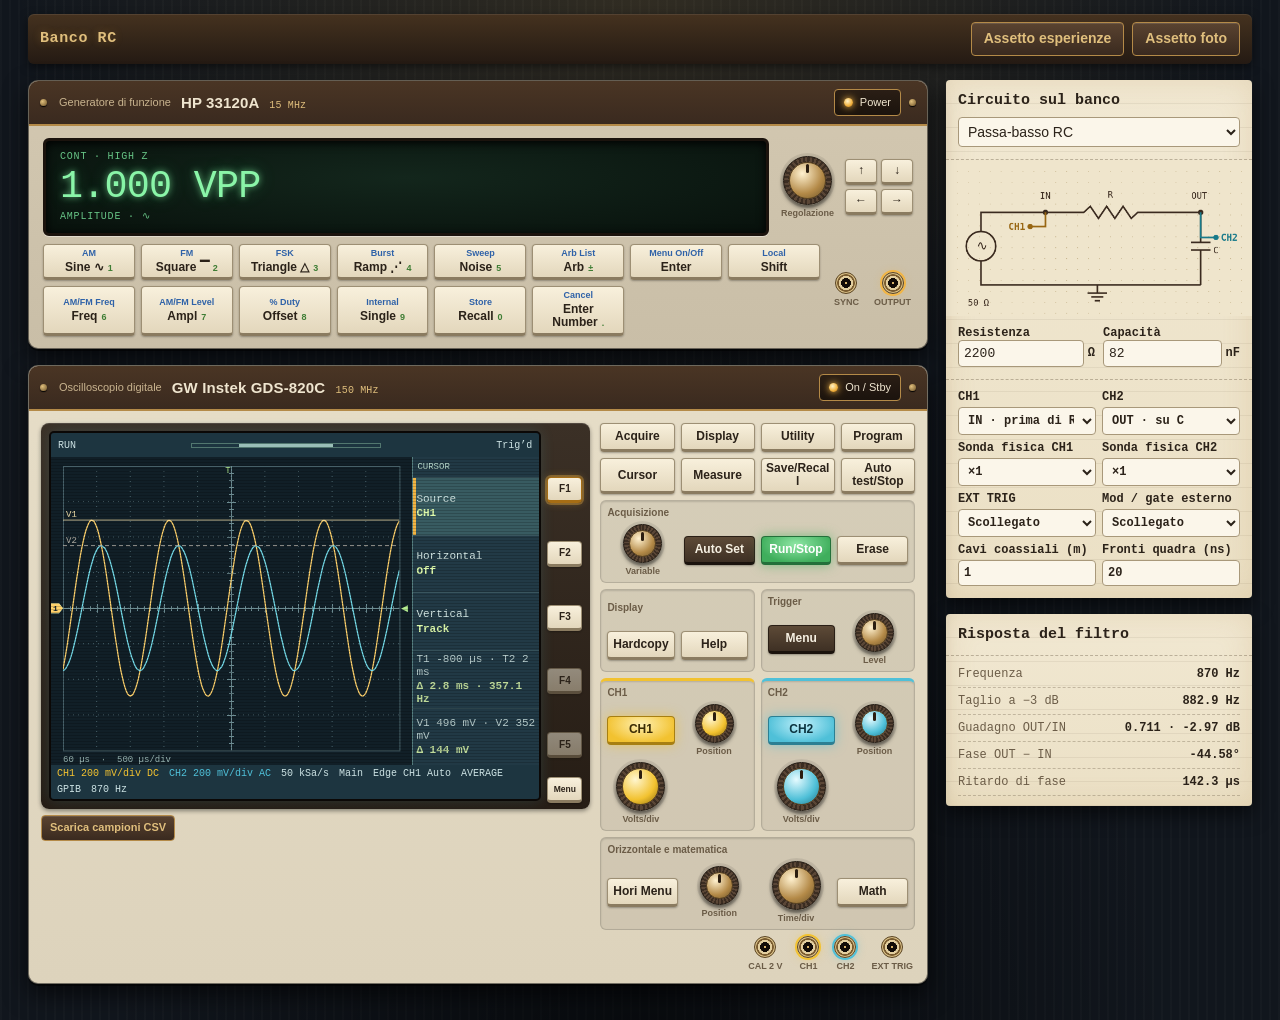
==== banco-rc.html @ 448e7e00 "Aggiunge assi del reticolo, marcatori dello zero e lettura della posizione Gli assi centrali hanno l" ====
<!doctype html>
<html lang="it">
  <head>
    <meta charset="utf-8" />
    <meta name="viewport" content="width=device-width,initial-scale=1" />
    <title>Banco RC · Laboratorio di misure</title>
    <meta name="theme-color" content="#3a2a1f" />
    <style>
/* Banco RC: laboratorio retrò in penombra. Legno scuro, bachelite crema,
   ottone, spie a incandescenza e fosfori verdi. Solo estetica: la
   disposizione dei comandi resta quella degli strumenti. */
:root {
  color-scheme: dark;
  --night: #11161d;
  --wood: #3a2a1f;
  --wood-dark: #241a13;
  --brass: #b48a48;
  --brass-light: #e0bf7d;
  --lamp: #f2b544;
  --lamp-soft: #f2b54455;
  --bakelite: #efe5cf;
  --bakelite-edge: #9d8f74;
  --hp-panel: #c9bea7;
  --gw-panel: #ddd3bc;
  --parchment: #ebe0c5;
  --ink: #2b2219;
  --ink-quiet: #6b5c47;
  --shift: #2f62a8;
  --digit: #3e7d34;
  --vfd: #8af5a8;
  --ch1: #f2c230;
  --ch2: #4fc0d8;
  --run: #3fae5c;
  --stop: #d2483c;
  --screen: #111e27;
  --ui: "Trebuchet MS", "Gill Sans", "Segoe UI", sans-serif;
  --type: "Courier New", Courier, monospace;
  --display: ui-monospace, "SF Mono", Consolas, monospace;
}
* {
  box-sizing: border-box;
}
body {
  margin: 0;
  min-height: 100vh;
  color: var(--bakelite);
  font: 14px/1.4 var(--ui);
  background-color: var(--night);
  background-image:
    radial-gradient(ellipse 70% 55% at 50% 0%, #f2b54424, transparent 70%),
    radial-gradient(ellipse at 50% 120%, #00000099, transparent 60%),
    repeating-linear-gradient(90deg, #ffffff05 0 2px, transparent 2px 9px);
}
button,
input,
select {
  font: inherit;
  color: inherit;
  border-radius: 4px;
}
button {
  cursor: pointer;
}
button:disabled {
  cursor: default;
}
button:focus-visible,
a:focus-visible,
input:focus-visible,
select:focus-visible {
  outline: 2px solid var(--lamp);
  outline-offset: 2px;
  box-shadow: 0 0 0 5px var(--lamp-soft);
}
.bench {
  max-width: 1450px;
  margin: auto;
  padding: 14px 28px 36px;
}

/* Barra superiore: un listello di legno con due interruttori in ottone. */
.toolbar {
  display: flex;
  align-items: center;
  justify-content: space-between;
  gap: 12px;
  margin-bottom: 16px;
  padding: 8px 12px;
  border-radius: 6px;
  background: linear-gradient(#45321f, var(--wood-dark));
  box-shadow:
    inset 0 1px 0 #ffffff14,
    0 3px 10px #00000080;
}
.product {
  font: 600 15px var(--type);
  letter-spacing: 0.04em;
  color: var(--brass-light);
  text-shadow: 0 0 8px #f2b54440;
}
.toolbar-actions {
  display: flex;
  gap: 8px;
  flex-wrap: wrap;
}
.toolbar-actions button,
.under-screen button {
  padding: 6px 12px;
  border: 1px solid var(--brass);
  background: linear-gradient(#5a4330, #3a2a1f);
  color: var(--brass-light);
  font-weight: 600;
  box-shadow: inset 0 1px 0 #ffffff1c;
  transition:
    background-color 0.15s,
    box-shadow 0.15s,
    color 0.15s;
}
.toolbar-actions button:hover,
.under-screen button:hover:not(:disabled) {
  color: #fff3d6;
  box-shadow:
    inset 0 1px 0 #ffffff26,
    0 0 10px var(--lamp-soft);
}
.toolbar-actions button:active,
.under-screen button:active:not(:disabled) {
  translate: 0 1px;
  box-shadow: inset 0 2px 4px #00000080;
}
.under-screen button:disabled {
  opacity: 0.45;
}

.workbench {
  display: grid;
  grid-template-columns: minmax(0, 1fr) 306px;
  gap: 18px;
  align-items: start;
}
.stack,
.sidebar {
  display: grid;
  gap: 16px;
  min-width: 0;
}

/* Strumenti: pannelli di bachelite con cornice di legno e viti d'ottone. */
.instrument {
  position: relative;
  min-width: 0;
  overflow: hidden;
  color: var(--ink);
  border-radius: 10px;
  border: 1px solid #00000080;
  box-shadow:
    inset 0 1px 0 #ffffff66,
    0 10px 24px #000000a6,
    0 2px 0 #00000080;
}
.generator {
  background: linear-gradient(#d3c8b1, var(--hp-panel));
}
.scope {
  background: linear-gradient(#e6ddc7, var(--gw-panel));
}
.rail {
  position: relative;
  display: flex;
  align-items: center;
  gap: 10px;
  padding: 8px 14px 8px 30px;
  color: var(--bakelite);
  background: linear-gradient(#4a3524, var(--wood));
  border-bottom: 2px solid var(--brass);
}
.rail::before,
.rail::after {
  content: "";
  position: absolute;
  top: 50%;
  width: 7px;
  height: 7px;
  margin-top: -3.5px;
  border-radius: 50%;
  background: radial-gradient(circle at 35% 35%, var(--brass-light), #6c5228);
  box-shadow: 0 1px 1px #000;
}
.rail::before {
  left: 11px;
}
.rail::after {
  right: 11px;
}
.rail > span {
  font-size: 11px;
  color: #c9b48f;
}
.rail h2 {
  margin: 0;
  font: 700 15px var(--ui);
  letter-spacing: 0.01em;
}
.rail small {
  margin-left: 6px;
  font: 10px var(--type);
  color: var(--brass-light);
  white-space: nowrap;
}
.power {
  margin-left: auto;
  margin-right: 12px;
  display: flex;
  align-items: center;
  gap: 7px;
  padding: 5px 9px;
  font-size: 11px;
  white-space: nowrap;
  color: var(--bakelite);
  background: linear-gradient(#2a1e15, #1b130d);
  border: 1px solid var(--brass);
}
.power i {
  width: 9px;
  height: 9px;
  border-radius: 50%;
  background: #4b2c22;
  box-shadow: inset 0 1px 2px #000;
  transition:
    background-color 0.2s,
    box-shadow 0.2s;
}
.power.live i {
  background: radial-gradient(circle at 40% 35%, #fff2c8, var(--lamp) 55%, #b46d12);
  box-shadow:
    0 0 6px var(--lamp),
    0 0 14px var(--lamp-soft);
}

/* Generatore: display a fluorescenza e legende blu (Shift) e verdi (cifre). */
.gen-body {
  display: grid;
  grid-template-columns: minmax(0, 1fr) auto;
  gap: 12px;
  padding: 12px 14px 8px;
}
.generator-screen {
  display: flex;
  flex-direction: column;
  justify-content: space-between;
  min-height: 91px;
  padding: 9px 14px;
  font-family: var(--display);
  color: var(--vfd);
  background: radial-gradient(ellipse at 50% 40%, #13261c, #08110c);
  border: 3px solid #1b130d;
  border-radius: 6px;
  box-shadow:
    inset 0 2px 10px #000,
    0 1px 0 #ffffff66;
}
.g-status,
.g-bottom {
  min-height: 1.18em;
  font-size: 10px;
  letter-spacing: 0.08em;
  color: #67c486;
}
.g-reading {
  font-size: clamp(23px, 3vw, 39px);
  line-height: 1.2;
  letter-spacing: -0.02em;
  text-shadow:
    0 0 6px #8af5a8aa,
    0 0 18px #3ddc7a55;
  overflow-wrap: anywhere;
}
.g-reading .flash {
  animation: digit-flash 1s steps(1) infinite;
}
@keyframes digit-flash {
  50% {
    opacity: 0.25;
  }
}
@media (prefers-reduced-motion: reduce) {
  .g-reading .flash {
    animation: none;
    text-decoration: underline;
  }
}
.gen-manual {
  display: flex;
  align-items: center;
  gap: 11px;
}
.gen-bottom {
  display: grid;
  grid-template-columns: minmax(0, 1fr) auto;
  gap: 12px;
  padding: 0 14px 12px;
}
.gen-keys {
  display: grid;
  grid-template-columns: repeat(8, minmax(0, 1fr));
  gap: 6px;
}

/* Tasti in bachelite: si abbassano quando premuti, si accendono come spie. */
.key {
  min-width: 0;
  min-height: 33px;
  padding: 3px 4px;
  font: 600 clamp(9px, 1vw, 12px) / 1.1 var(--ui);
  color: var(--ink);
  overflow-wrap: anywhere;
  background: linear-gradient(#f8f0dc, #e3d7bc);
  border: 1px solid var(--bakelite-edge);
  border-bottom: 3px solid #8a7b60;
  box-shadow: 0 1px 2px #0000004d;
  transition:
    background 0.12s,
    color 0.12s,
    box-shadow 0.12s,
    border-color 0.12s;
}
.key:hover:not(:disabled) {
  background: linear-gradient(#fff8e8, #ece1c7);
  box-shadow:
    0 1px 2px #0000004d,
    0 0 0 2px #f2b54433;
}
.key:active:not(:disabled) {
  translate: 0 2px;
  border-bottom-width: 1px;
  box-shadow: inset 0 2px 4px #00000059;
}
.key:disabled {
  opacity: 0.5;
}
.key .alt {
  display: block;
  margin-bottom: 3px;
  font: 600 9px var(--ui);
  color: var(--shift);
  transition:
    color 0.12s,
    background-color 0.12s;
}
.key .digit {
  margin-left: 4px;
  font: 700 9px var(--ui);
  color: var(--digit);
  transition:
    color 0.12s,
    background-color 0.12s;
}
/* Shift acceso: le funzioni blu si illuminano, le principali si attenuano. */
.generator.shift .gen-keys .key {
  color: #8d8270;
}
.generator.shift .gen-keys .key .alt {
  color: #fff;
  background: var(--shift);
  border-radius: 3px;
  box-shadow: 0 0 8px #2f62a899;
}
/* Enter Number: le cifre verdi diventano i tasti del tastierino. */
.generator.entry .gen-keys .key .digit {
  padding: 0 4px;
  color: #fff;
  background: var(--digit);
  border-radius: 3px;
  box-shadow: 0 0 8px #3e7d3499;
}
.key.slate {
  color: #f6f0e2;
  background: linear-gradient(#5d4a37, #3e3024);
  border-color: #2a1f16;
  border-bottom-color: #1b130d;
}
.key.slate:hover:not(:disabled) {
  background: linear-gradient(#6b5641, #47372a);
}
/* Spie: ambra per i tasti attivi, verde e rosso per Run/Stop. */
.key.active {
  color: #2b1a05;
  background: radial-gradient(ellipse at 50% 30%, #ffe3a3, var(--lamp) 70%);
  border-color: #a66d14;
  box-shadow:
    0 0 10px var(--lamp-soft),
    inset 0 0 6px #fff4d088;
}
.key.active .alt,
.key.active .digit {
  color: #4a2e08;
}
#g-shift.active {
  color: #fff;
  background: radial-gradient(ellipse at 50% 30%, #6d9be0, var(--shift) 75%);
  border-color: #1f467d;
  box-shadow: 0 0 12px #2f62a8aa;
}
#g-shift.active .alt {
  color: #e2ecff;
}
#s-run.active {
  color: #fff;
  background: radial-gradient(ellipse at 50% 30%, #8ee6a4, var(--run) 75%);
  border-color: #23703a;
  box-shadow: 0 0 12px #3fae5c99;
}
#s-run.stopped {
  color: #fff;
  background: radial-gradient(ellipse at 50% 30%, #f29a8f, var(--stop) 75%);
  border-color: #8a2a22;
  box-shadow: 0 0 12px #d2483c99;
}
.key.ch1.active {
  color: #3b2c05;
  background: radial-gradient(ellipse at 50% 30%, #fff0b0, var(--ch1) 75%);
  border-color: #a77f12;
  box-shadow: 0 0 12px #f2c23099;
}
.key.ch2.active {
  color: #0c3440;
  background: radial-gradient(ellipse at 50% 30%, #bff0fb, var(--ch2) 75%);
  border-color: #2b7f93;
  box-shadow: 0 0 12px #4fc0d899;
}
#s-math.active {
  color: #3a0f38;
  background: radial-gradient(ellipse at 50% 30%, #fbd6f9, #e59ce1 75%);
  border-color: #a25a9e;
  box-shadow: 0 0 12px #e59ce199;
}
.arrowpad {
  display: grid;
  grid-template-columns: repeat(2, 32px);
  gap: 4px;
}
.arrowpad .key {
  min-height: 26px;
}

/* Manopole zigrinate con cappuccio in ottone; colorate sui canali. */
.knob-wrap {
  display: flex;
  flex-direction: column;
  align-items: center;
  justify-content: center;
  gap: 3px;
  min-width: 0;
  text-align: center;
}
.dial {
  position: relative;
  flex: 0 0 auto;
  width: 39px;
  height: 39px;
  border-radius: 50%;
  border: 1px solid #1f1710;
  background: repeating-conic-gradient(#3b2d22 0deg 6deg, #5a4636 6deg 12deg);
  box-shadow:
    0 3px 4px #0000008c,
    0 0 0 3px #00000014;
  touch-action: none;
  cursor: grab;
  transform: rotate(var(--angle, 0deg));
  transition: box-shadow 0.15s;
}
.dial:active {
  cursor: grabbing;
}
.dial:hover {
  box-shadow:
    0 3px 4px #0000008c,
    0 0 0 3px var(--lamp-soft);
}
.dial.large {
  width: 49px;
  height: 49px;
}
.dial::before {
  content: "";
  position: absolute;
  inset: 5px;
  border-radius: 50%;
  background: radial-gradient(circle at 35% 30%, #fff1cf, var(--brass) 60%, #6e5429);
  border: 1px solid #5b4422;
}
.dial::after {
  content: "";
  position: absolute;
  top: 7px;
  left: calc(50% - 1.5px);
  width: 3px;
  height: 9px;
  border-radius: 3px;
  background: #2b1d10;
}
.section-ch1 .dial::before {
  background: radial-gradient(circle at 35% 30%, #fff6cf, var(--ch1) 60%, #8f6d0c);
}
.section-ch2 .dial::before {
  background: radial-gradient(circle at 35% 30%, #e6fbff, var(--ch2) 60%, #22758a);
}
.knob-wrap span {
  font: 600 9px var(--ui);
  color: var(--ink-quiet);
}

/* Connettori BNC: l'anello si accende col colore del segnale collegato. */
.g-jacks,
.scope-jacks {
  display: flex;
  align-items: center;
  gap: 11px;
}
.jack {
  display: flex;
  flex-direction: column;
  align-items: center;
  gap: 3px;
  padding: 2px;
  border: 0;
  background: none;
  font: 700 9px var(--ui);
  color: var(--ink-quiet);
  white-space: nowrap;
}
.jack i {
  width: 22px;
  height: 22px;
  border-radius: 50%;
  border: 1px solid #5b4422;
  background: radial-gradient(
    circle,
    #d8b36b 0 8%,
    #120c08 9% 34%,
    #e3cf9f 36% 49%,
    #7a5c30 52% 60%,
    #d6bd85 64% 77%,
    #6e5429 78%
  );
  transition: box-shadow 0.2s;
}
.jack:hover i {
  box-shadow: 0 0 0 3px var(--lamp-soft);
}
.jack.connected i {
  box-shadow:
    0 0 0 2px var(--lamp),
    0 0 10px var(--lamp-soft);
}
#bnc-ch1.connected i {
  box-shadow:
    0 0 0 2px var(--ch1),
    0 0 10px #f2c23088;
}
#bnc-ch2.connected i {
  box-shadow:
    0 0 0 2px var(--ch2),
    0 0 10px #4fc0d888;
}

/* Oscilloscopio: cornice scura e schermo con righe di scansione. */
.scope-body {
  display: grid;
  grid-template-columns: minmax(0, 1fr) 36%;
  gap: 10px;
  padding: 12px 12px 0;
}
.scope-monitor {
  display: grid;
  grid-template-columns: minmax(0, 1fr) 35px;
  gap: 6px;
  padding: 8px;
  border-radius: 8px;
  background: linear-gradient(#3b3026, #261d15);
  box-shadow:
    inset 0 1px 0 #ffffff1f,
    0 2px 4px #00000066;
}
.lcd {
  min-width: 0;
  overflow: hidden;
  color: #cce2e3;
  font: 10px var(--display);
  background: var(--screen);
  border: 2px solid #0b0806;
  border-radius: 5px;
  box-shadow:
    0 0 14px #4fc0d826,
    inset 0 0 18px #000000a6;
}
.lcd-top {
  display: flex;
  align-items: center;
  justify-content: space-between;
  gap: 7px;
  height: 24px;
  padding: 0 7px;
  white-space: nowrap;
  background: #1d3540;
}
.memory {
  position: relative;
  width: 40%;
  height: 5px;
  border: 1px solid #52776f;
}
.memory::before {
  content: "";
  position: absolute;
  inset: 0 var(--view-right, 25%) 0 var(--view-left, 25%);
  background: #9abeb7;
}
.lcd-body {
  position: relative;
  display: grid;
  grid-template-columns: minmax(0, 1fr) 26%;
  height: clamp(218px, 24vw, 311px);
}
.lcd-body::after {
  content: "";
  position: absolute;
  inset: 0;
  pointer-events: none;
  background: repeating-linear-gradient(#00000000 0 2px, #0000002e 2px 3px);
}
.no-menu .lcd-body {
  grid-template-columns: minmax(0, 1fr);
}
#trace {
  display: block;
  width: 100%;
  height: 100%;
  min-width: 0;
}
.screen-menu {
  display: grid;
  grid-template-rows: 20px repeat(5, minmax(0, 1fr));
  min-width: 0;
  background: #213945;
  border-left: 1px solid #557e7f;
}
.screen-menu[hidden],
.help-pane[hidden],
.notice[hidden] {
  display: none;
}
.screen-title {
  padding: 5px 4px;
  overflow: hidden;
  font-size: 9px;
  color: #bddecf;
  white-space: nowrap;
  text-overflow: ellipsis;
}
.softrow {
  padding: 2px 3px;
  overflow: hidden;
  text-align: left;
  white-space: normal;
  font: clamp(8px, 0.9vw, 11px) / 1.15 var(--display);
  color: #d5e9e6;
  background: #223a46;
  border: 0;
  border-top: 1px solid #39555e;
  border-radius: 0;
  transition: background-color 0.12s;
}
.softrow:hover:not(:disabled) {
  background: #2c4a57;
}
.softrow b {
  display: block;
  margin-top: 2px;
  font-weight: 550;
  color: #ddf9aa;
  overflow-wrap: anywhere;
}
.softrow.selected {
  background: #385b61;
  box-shadow: inset 3px 0 0 var(--lamp);
}
.softrow:disabled {
  opacity: 0.84;
}
.help-pane {
  position: absolute;
  inset: 0 26% 0 0;
  margin: 0;
  padding: 10px;
  overflow: auto;
  white-space: pre-wrap;
  line-height: 1.6;
  background: #172b35;
}
.no-menu .help-pane {
  right: 0;
}
.lcd-status {
  display: flex;
  flex-wrap: wrap;
  align-items: center;
  gap: 5px 10px;
  min-height: 30px;
  padding: 4px 6px;
  line-height: 1.1;
  background: #1d3540;
}
.lcd-status span:first-child {
  color: var(--ch1);
}
.lcd-status span:nth-child(2) {
  color: var(--ch2);
}
.lcd.off .lcd-top,
.lcd.off .lcd-body,
.lcd.off .lcd-status {
  visibility: hidden;
}
.scope-soft {
  display: grid;
  grid-template-rows: repeat(5, 1fr) 22px;
  gap: 4px;
  align-items: center;
  padding-top: 29px;
}
.scope-soft .key {
  min-height: 26px;
  padding-inline: 0;
  font: 700 10px var(--ui);
  white-space: nowrap;
  overflow-wrap: normal;
}
#menu-toggle {
  font-size: 8.5px;
}
/* Il tasto F accanto alla voce selezionata si accende come la voce. */
.scope-soft .key.selected {
  border-color: #a66d14;
  box-shadow:
    0 0 0 2px var(--lamp-soft),
    0 0 8px var(--lamp-soft);
}
.under-screen {
  display: flex;
  align-items: center;
  gap: 8px;
  padding-top: 6px;
}
.under-screen button {
  padding: 4px 8px;
  font-size: 11px;
}
.scope-controls {
  display: grid;
  grid-template-columns: repeat(4, minmax(0, 1fr));
  align-content: start;
  gap: 6px;
}
.scope-controls .key {
  min-height: 29px;
}
.control-group {
  grid-column: span 2;
  display: grid;
  grid-template-columns: repeat(2, minmax(0, 1fr));
  align-items: center;
  gap: 6px;
  min-width: 0;
  padding: 6px;
  background: #00000010;
  border: 1px solid #00000024;
  border-radius: 6px;
  box-shadow: inset 0 1px 2px #00000026;
}
.control-group.full {
  grid-column: span 4;
  grid-template-columns: repeat(4, minmax(0, 1fr));
}
.control-group h3 {
  grid-column: 1/-1;
  margin: 0;
  font: 700 10px var(--ui);
  color: var(--ink-quiet);
}
.section-ch1 {
  border-top: 3px solid var(--ch1);
}
.section-ch2 {
  border-top: 3px solid var(--ch2);
}
.scope-jacks {
  justify-content: flex-end;
  padding: 4px 12px 10px;
}

/* Schede laterali: fogli di quaderno battuti a macchina. */
.lab-card {
  overflow: hidden;
  color: var(--ink);
  border-radius: 4px;
  background:
    repeating-linear-gradient(#00000000 0 23px, #6b5c4718 23px 24px),
    linear-gradient(#f1e8d2, var(--parchment));
  box-shadow:
    0 8px 20px #00000099,
    inset 0 0 30px #b48a4830;
}
.lab-card header {
  display: grid;
  gap: 8px;
  padding: 12px;
  border-bottom: 1px dashed #6b5c4766;
}
.lab-card h2 {
  margin: 0;
  font: 700 15px var(--type);
}
.lab-card select,
.lab-card input {
  width: 100%;
  min-width: 0;
  padding: 5px;
  color: var(--ink);
  background: #fbf6ea;
  border: 1px solid #a8987a;
}
.lab-card select:hover,
.lab-card input:hover {
  border-color: var(--brass);
}
.lab-card input:invalid {
  border-color: var(--stop);
  box-shadow: 0 0 0 2px #d2483c33;
}
.lab-card label {
  font: 600 12px var(--type);
}
.parameter-row {
  display: grid;
  grid-template-columns: 1fr 1fr;
  gap: 8px;
  padding: 10px 12px 12px;
}
.parameter-row label span {
  display: flex;
  align-items: center;
  gap: 4px;
}
.parameter-row input {
  font: 13px var(--type);
}
#schematic {
  display: block;
  width: 100%;
  height: auto;
}
.patch {
  display: grid;
  grid-template-columns: 1fr 1fr;
  gap: 6px;
  padding: 10px 12px 12px;
  border-top: 1px dashed #6b5c4766;
  font-size: 11px;
}
.patch label {
  display: grid;
  gap: 3px;
}
.results {
  margin: 0;
  padding: 5px 12px 10px;
}
.results div {
  display: flex;
  justify-content: space-between;
  gap: 6px;
  padding: 6px 0;
  border-bottom: 1px dashed #6b5c4755;
}
.results dt {
  font: 12px var(--type);
  color: var(--ink-quiet);
}
.results dd {
  margin: 0;
  font: 700 12px var(--type);
  text-align: right;
  font-variant-numeric: tabular-nums;
}

/* Avvisi: un cartellino che si accende in basso a destra. */
.notice {
  position: fixed;
  right: 14px;
  bottom: 14px;
  z-index: 5;
  max-width: min(400px, 90vw);
  padding: 10px 14px;
  color: var(--bakelite);
  background: linear-gradient(#45321f, var(--wood-dark));
  border: 1px solid var(--brass);
  border-left: 4px solid var(--lamp);
  border-radius: 5px;
  box-shadow: 0 6px 16px #000000b3;
}
.sr-only {
  position: absolute;
  width: 1px;
  height: 1px;
  overflow: hidden;
  clip-path: inset(50%);
}
dialog {
  max-width: min(360px, 90vw);
  padding: 17px;
  color: var(--ink);
  background: linear-gradient(#f1e8d2, var(--parchment));
  border: 1px solid var(--brass);
  border-radius: 6px;
  box-shadow: 0 12px 36px #000000b3;
}
dialog::backdrop {
  background: #0b0f14b3;
}
dialog h2 {
  margin: 0;
  font: 700 18px var(--type);
}
dialog form,
dialog label {
  display: grid;
  gap: 8px;
}
dialog form > div {
  display: flex;
  justify-content: flex-end;
  gap: 8px;
}
dialog input,
dialog select {
  padding: 5px;
  color: var(--ink);
  background: #fbf6ea;
  border: 1px solid #a8987a;
}

@media (max-width: 1200px) {
  .workbench {
    grid-template-columns: minmax(0, 1fr) 250px;
  }
  .bench {
    padding-inline: 20px;
  }
}
@media (max-width: 1000px) {
  .workbench {
    grid-template-columns: 1fr;
  }
  .sidebar {
    grid-template-columns: 1fr 1fr;
  }
  .lcd-body {
    height: clamp(230px, 34vw, 330px);
  }
  .key {
    font-size: 11px;
  }
}
@media (max-width: 620px) {
  .bench {
    padding: 10px 8px 24px;
  }
  .toolbar {
    padding: 6px 8px;
  }
  .toolbar-actions button {
    padding: 5px 8px;
    font-size: 12px;
  }
  .rail > span {
    display: none;
  }
  .gen-keys {
    grid-template-columns: repeat(4, minmax(0, 1fr));
  }
  .gen-body,
  .gen-bottom {
    gap: 6px;
    padding-inline: 8px;
  }
  .generator-screen {
    padding-inline: 7px;
  }
  .scope-body {
    grid-template-columns: 1fr;
    padding-inline: 6px;
  }
  .scope-controls .key {
    min-height: 33px;
  }
  .sidebar {
    grid-template-columns: 1fr;
  }
  .lcd-body {
    height: 230px;
  }
  .screen-title {
    font-size: 8px;
  }
  .softrow {
    font-size: 9px;
  }
}
@media (prefers-reduced-motion: reduce) {
  .key,
  .dial,
  .jack i,
  .power i,
  .softrow {
    transition: none;
  }
}
    </style>
  </head>
  <body>
    <main class="bench">
      <header class="toolbar">
        <span class="product">Banco RC</span>
        <div class="toolbar-actions">
          <button type="button" id="lab-preset">Assetto esperienze</button
          ><button type="button" id="reset-lab">Assetto foto</button>
        </div>
      </header>
      <div class="workbench">
        <div class="stack">
          <section class="instrument generator" aria-labelledby="gen-title">
            <header class="rail">
              <span>Generatore di funzione</span>
              <h2 id="gen-title">HP 33120A <small>15 MHz</small></h2>
              <button id="g-power" class="power" title="Accensione generatore">
                <i></i> Power
              </button>
            </header>
            <div class="gen-body">
              <div class="generator-screen" id="generator-screen">
                <div class="g-status" id="g-status"></div>
                <output class="g-reading" id="g-reading"></output>
                <div class="g-bottom" id="g-bottom"></div>
              </div>
              <div class="gen-manual" id="gen-manual"></div>
            </div>
            <div class="gen-bottom">
              <div class="gen-keys" id="gen-keys"></div>
              <div class="g-jacks" id="g-jacks"></div>
            </div>
          </section>
          <section class="instrument scope" aria-labelledby="scope-title">
            <header class="rail">
              <span>Oscilloscopio digitale</span>
              <h2 id="scope-title">
                GW Instek GDS-820C <small>150 MHz</small>
              </h2>
              <button id="s-power" class="power" title="Accensione o standby">
                <i></i> On / Stby
              </button>
            </header>
            <div class="scope-body">
              <div class="scope-left">
                <div class="scope-monitor">
                  <div class="lcd" id="lcd">
                    <div class="lcd-top">
                      <span id="run-state">RUN</span
                      ><span class="memory" aria-hidden="true"></span
                      ><span id="trigger-state"></span>
                    </div>
                    <div class="lcd-body">
                      <canvas
                        id="trace"
                        aria-label="Graticolo e forme d’onda di CH1 e CH2"
                      ></canvas>
                      <div id="screen-menu" class="screen-menu"></div>
                      <pre
                        class="help-pane"
                        id="help-pane"
                        hidden
                        tabindex="0"
                      ></pre>
                    </div>
                    <div class="lcd-status" id="lcd-status"></div>
                  </div>
                  <div id="scope-soft" class="scope-soft"></div>
                </div>
                <div class="under-screen">
                  <button id="csv" type="button">Scarica campioni CSV</button>
                </div>
              </div>
              <div class="scope-controls" id="scope-controls"></div>
            </div>
            <div class="scope-jacks" id="scope-jacks"></div>
          </section>
        </div>
        <aside class="sidebar">
          <section class="lab-card">
            <header>
              <h2>Circuito sul banco</h2>
              <label for="circuit" class="sr-only"
                >Configurazione circuito</label
              ><select id="circuit">
                <option value="rc">Passa-basso RC</option>
                <option value="direct">Collegamento diretto</option>
                <option value="open">Uscita scollegata</option>
              </select>
            </header>
            <canvas
              id="schematic"
              width="560"
              height="286"
              role="img"
              aria-label="Schema elettrico con resistenza in serie, condensatore verso massa e nodi IN e OUT"
            ></canvas>
            <div class="parameter-row" id="parameters">
              <label
                >Resistenza
                <span
                  ><input
                    id="resistance"
                    type="number"
                    min="1"
                    max="10000000"
                    step="any"
                    value="2200"
                  />
                  Ω</span
                ></label
              ><label
                >Capacità
                <span
                  ><input
                    id="capacitance"
                    type="number"
                    min="0.001"
                    max="10000000"
                    step="any"
                    value="82"
                  />
                  nF</span
                ></label
              >
            </div>
            <div class="patch" id="patch"></div>
          </section>
          <section class="lab-card">
            <header><h2>Risposta del filtro</h2></header>
            <dl class="results" id="response"></dl>
          </section>
        </aside>
      </div>
      <p id="notice" class="notice" role="status" hidden></p>
    </main>
    <script>
"use strict";

const Physics = (() => {
  const TAU = 2 * Math.PI;
  const clamp = (x, min, max) => Math.min(max, Math.max(min, x));
  const frac = (x) => x - Math.floor(x);
  const mix = (a, b, f) => a + (b - a) * f;

  // Costanti fisiche del banco.
  // GDS-820C: ingresso 1 MΩ ±2 % con circa 22 pF (manuale, cap. 8).
  // Cavo coassiale RG-58 C/U: circa 101 pF/m (valore nominale di catalogo).
  // Sonda ×10 compensata: 10 MΩ con 10–15 pF alla punta (dispense del corso).
  // Accoppiamento AC: banda da 10 Hz a −3 dB (manuale, cap. 8).
  // Cavo RG-58: 50 Ω, fattore di velocità 0,66, cioè circa 5 ns/m.
  const SCOPE_R = 1e6,
    SCOPE_C = 22e-12,
    CABLE_C_PER_M = 101e-12,
    CABLE_DELAY_PER_M = 1 / (0.66 * 299792458),
    PROBE_TIP_C = 13e-12,
    AC_CORNER_HZ = 10;
  // Fronti del generatore (User's Guide, cap. 8): quadra < 20 ns,
  // triangolo, rampa e arbitrarie 40 ns tipici. La sinusoide è piatta.
  const EDGE_DEFAULT = 20e-9,
    EDGE_SLOW = 40e-9;
  const cableDelay = (lab) => (lab.cable ?? 1) * CABLE_DELAY_PER_M;
  function edgeTau(g, lab) {
    if (g.wave === "SQUARE") return (lab.genEdge ?? EDGE_DEFAULT) / 2.2;
    if (["TRIANGLE", "RAMP", "ARB"].includes(g.wave)) return EDGE_SLOW / 2.2;
    return 0;
  }

  const defaults = {
    "EXP RISE": (p) => Math.exp(5 * (p - 1)),
    "EXP FALL": (p) => Math.exp(-5 * p),
    "NEG RAMP": (p) => 1 - 2 * p,
    SINC: (p) => {
      const x = 6 * (2 * p - 1) * Math.PI;
      return Math.abs(x) < 1e-9 ? 1 : Math.sin(x) / x;
    },
    CARDIAC: (p) => {
      const peaks = [
        [0.18, 0.13, 0.038],
        [0.38, -0.14, 0.017],
        [0.41, 1, 0.014],
        [0.44, -0.24, 0.02],
        [0.68, 0.25, 0.065],
      ];
      return peaks.reduce(
        (sum, [center, height, width]) =>
          sum + height * Math.exp(-((p - center) ** 2) / (2 * width ** 2)),
        0,
      );
    },
  };
  const factoryArbs = Object.fromEntries(
    Object.entries(defaults).map(([name, fn]) => [
      name,
      Array.from({ length: 512 }, (_, i) => fn(i / 511)),
    ]),
  );
  const normalizations = new WeakMap();
  function arbValue(points, p) {
    if (!normalizations.has(points)) {
      const lo = Math.min(...points),
        hi = Math.max(...points);
      normalizations.set(points, [lo, hi]);
    }
    const [lo, hi] = normalizations.get(points);
    const i = p * points.length;
    return hi === lo
      ? 0
      : (2 *
          (mix(
            points[Math.floor(i)],
            points[(Math.floor(i) + 1) % points.length],
            frac(i),
          ) -
            lo)) /
          (hi - lo) -
          1;
  }
  function noise(i) {
    let n = (i | 0) ^ 0x11fb972c;
    n = Math.imul(n ^ (n >>> 16), 0x45d9f3b);
    n = Math.imul(n ^ (n >>> 16), 0x45d9f3b);
    return ((n ^ (n >>> 16)) >>> 0) / 2147483648 - 1;
  }
  function shape(name, phase, duty = 50, points = factoryArbs["EXP RISE"]) {
    const p = frac(phase);
    switch (name) {
      case "SINE":
        return Math.sin(TAU * p);
      case "SQUARE":
        return p < duty / 100 ? 1 : -1;
      case "TRIANGLE":
        return 1 - 4 * Math.abs(p - 0.5);
      case "RAMP":
        return 2 * p - 1;
      case "ARB":
        return arbValue(points, p);
      case "NOISE":
        return noise(Math.floor(phase));
      default:
        return 0;
    }
  }
  function source(g, t, external) {
    if (!g.on) return 0;
    const { freq, amp, offset, wave, mode, settings } = g;
    const scale = g.term === "50 Ω" ? 2 : 1;
    const modTime = g.singleMode ? t - g.firedAt : t;
    const fmFreq = g.fmFreq ?? g.modFreq;
    let phase = t * freq,
      amplitude = amp / 2;
    if (mode === "AM") {
      const m =
        settings.amSource === "INT"
          ? shape(settings.amShape, t * g.modFreq)
          : external(t);
      // Profondità 0 %: metà dell'ampiezza impostata; 100 %: l'ampiezza
      // impostata al picco della modulante (User's Guide, «Modulation Depth»).
      amplitude *= (1 + (g.depth / 100) * m) / 2;
    }
    if (mode === "FM") {
      // Integrale della modulante: la fase resta continua.
      const cycles = t * fmFreq;
      const integral = periodicPrimitive(settings.fmShape, cycles);
      phase += (g.deviation * integral) / fmFreq;
    }
    if (mode === "FSK") {
      if (settings.fskSource === "INT") {
        const elapsed = t * settings.fskRate;
        const high =
          (Math.floor(elapsed / 2) + Math.max(0, frac(elapsed / 2) * 2 - 1)) /
          settings.fskRate;
        phase += (settings.fskFreq - freq) * high;
      } else {
        const elapsed = t * (external.periodHz ?? 0);
        if (elapsed) {
          const high =
            (Math.floor(elapsed) / 2 + Math.min(0.5, frac(elapsed))) /
            external.periodHz;
          phase += (settings.fskFreq - freq) * high;
        }
      }
    }
    if (mode === "BURST") {
      const elapsed = g.singleMode
        ? modTime
        : frac(t * settings.burstRate) / settings.burstRate;
      const start = settings.burstPhase / 360;
      if (settings.burstSource === "EXT") {
        phase = t * freq + start;
        if (external(t) <= 0) phase = start;
      } else {
        phase =
          elapsed < 0 || elapsed * freq >= settings.burstCount
            ? start
            : elapsed * freq + start;
      }
    }
    if (mode === "SWEEP") {
      const { startFreq, stopFreq, sweepTime, sweepMode } = settings;
      const x = g.singleMode
        ? clamp(modTime, 0, sweepTime)
        : frac(t / sweepTime) * sweepTime;
      const logRatio = Math.log(stopFreq / startFreq);
      phase =
        sweepMode === "LOG" && Math.abs(logRatio) > 1e-10
          ? (startFreq * sweepTime * Math.expm1((logRatio * x) / sweepTime)) /
            logRatio
          : startFreq * x + ((stopFreq - startFreq) * x * x) / (2 * sweepTime);
      const totalPhase =
        sweepMode === "LOG" && Math.abs(logRatio) > 1e-10
          ? (sweepTime * (stopFreq - startFreq)) / logRatio
          : (sweepTime * (startFreq + stopFreq)) / 2;
      phase += g.singleMode
        ? Math.min(0, modTime) * startFreq +
          Math.max(0, modTime - sweepTime) * stopFreq
        : Math.floor(t / sweepTime) * totalPhase;
    }
    if (wave === "NOISE") phase = t * 20e6;
    return (
      scale *
      (offset +
        amplitude *
          shape(wave, phase, g.duty, g.arbs[g.arb] ?? factoryArbs[g.arb]))
    );
  }
  const primitives = {};
  function periodicPrimitive(name, phase) {
    if (name === "SINE") return (1 - Math.cos(TAU * phase)) / TAU;
    if (!primitives[name]) {
      const values = [0];
      for (let i = 0; i < 1024; i++)
        values.push(values.at(-1) + shape(name, (i + 0.5) / 1024) / 1024);
      primitives[name] = values;
    }
    const values = primitives[name];
    const pos = 1024 * frac(phase),
      i = Math.floor(pos);
    return (
      Math.floor(phase) * values.at(-1) +
      mix(values[i], values[i + 1], frac(pos))
    );
  }

  const cAdd = (a, b) => [a[0] + b[0], a[1] + b[1]];
  const cMul = (a, b) => [a[0] * b[0] - a[1] * b[1], a[0] * b[1] + a[1] * b[0]];
  const cDiv = (a, b) => {
    const d = b[0] * b[0] + b[1] * b[1];
    return [(a[0] * b[0] + a[1] * b[1]) / d, (a[1] * b[0] - a[0] * b[1]) / d];
  };
  const polar = (z) => ({
    gain: Math.hypot(...z),
    phase: Math.atan2(z[1], z[0]),
  });

  // Carico di un ingresso: cavo BNC diretto (×1) oppure sonda compensata.
  function inputLoad(probe) {
    return probe === 1
      ? { conductance: 1 / SCOPE_R, cap: SCOPE_C, cable: true }
      : { conductance: 1 / (probe * SCOPE_R), cap: PROBE_TIP_C, cable: false };
  }
  function load(lab, node) {
    const cable = CABLE_C_PER_M * (lab.cable ?? 1);
    const direct = lab.circuit === "direct";
    const here = (n) => n === node || (direct && node === "in" && n === "out");
    // Nel collegamento diretto il cavo del generatore entra nel primo canale.
    let shared = direct && node === "in";
    let conductance = 0,
      cap = 0;
    for (const c of lab.channels) {
      if (!here(c.node)) continue;
      const input = inputLoad(c.probe);
      conductance += input.conductance;
      cap += input.cap;
      if (input.cable) {
        if (shared) shared = false;
        else cap += cable;
      }
    }
    if (here(lab.ext)) {
      conductance += 1 / SCOPE_R;
      cap += SCOPE_C + cable;
    }
    // Il cavo del generatore è una linea adattata (Rs = Z0 = 50 Ω): al suo
    // capo il nodo vede di nuovo 50 Ω con la tensione ritardata, senza la
    // capacità del cavo. I cavi verso l'oscilloscopio sono tronchi aperti:
    // fino a circa 20 MHz per 1–2 m equivalgono alla loro capacità.
    return { conductance, cap };
  }

  function transfer(lab, hz) {
    if (lab.circuit === "open")
      return [
        [0, 0],
        [0, 0],
      ];
    const delay = TAU * hz * cableDelay(lab);
    const lag = [Math.cos(delay), -Math.sin(delay)];
    return nodeTransfer(lab, hz).map((h) => cMul(h, lag));
  }
  function nodeTransfer(lab, hz) {
    const input = load(lab, "in"),
      output = load(lab, "out");
    const w = TAU * hz;
    const yi = [input.conductance, w * input.cap];
    if (lab.circuit === "direct") {
      const h = cDiv([1, 0], cAdd([1, 0], cMul([50, 0], yi)));
      return [h, h];
    }
    const yo = [output.conductance, w * (output.cap + lab.c)];
    const ratio = cDiv([1, 0], cAdd([1, 0], cMul([lab.r, 0], yo)));
    const h1 = cDiv(
      [1, 0],
      cAdd([1, 0], cMul([50, 0], cAdd(yi, cMul(yo, ratio)))),
    );
    return [h1, cMul(h1, ratio)];
  }

  function response(lab, hz) {
    const pair = transfer(lab, hz);
    const ratio = pair[0][0] || pair[0][1] ? cDiv(pair[1], pair[0]) : [0, 0];
    const out = load(lab, "out");
    return {
      ...polar(ratio),
      cutoff:
        lab.circuit === "rc"
          ? (1 / lab.r + out.conductance) / (TAU * (lab.c + out.cap))
          : Infinity,
    };
  }

  // Integratore esatto del circuito per un ingresso costante su ogni passo.
  function stepper(lab, dt) {
    const input = load(lab, "in"),
      output = load(lab, "out");
    if (lab.circuit === "open") return () => [0, 0];
    const dc = nodeTransfer(lab, 0).map((z) => z[0]);
    if (lab.circuit === "direct") {
      const q = input.cap
        ? Math.exp((-dt * (0.02 + input.conductance)) / input.cap)
        : 0;
      return (state, u) => {
        const v = dc[0] * u + q * (state[0] - dc[0] * u);
        return [v, v];
      };
    }
    const gr = 1 / lab.r,
      gi = 0.02 + input.conductance + gr;
    const go = gr + output.conductance,
      co = output.cap + lab.c;
    if (!input.cap) {
      const q = Math.exp((-dt * (go - (gr * gr) / gi)) / co);
      return (state, u) => {
        const v = dc[1] * u + q * (state[1] - dc[1] * u);
        return [(0.02 * u + gr * v) / gi, v];
      };
    }
    const a = -gi / input.cap,
      b = gr / input.cap,
      c = gr / co,
      d = -go / co;
    const distance = Math.hypot(a - d, 2 * Math.sqrt(b * c));
    const fast = (a + d - distance) / 2;
    const slow = (gi * go - gr * gr) / (input.cap * co * fast);
    const fastFactor = Math.exp(dt * fast),
      slowFactor = Math.exp(dt * slow);
    const k = (slowFactor - fastFactor) / (slow - fast);
    const e00 = fastFactor + k * (a - fast),
      e11 = fastFactor + k * (d - fast);
    return (state, u) => {
      const x = state[0] - dc[0] * u,
        y = state[1] - dc[1] * u;
      return [dc[0] * u + e00 * x + k * b * y, dc[1] * u + k * c * x + e11 * y];
    };
  }

  // Costante di tempo più rapida del circuito, per scegliere il passo.
  function fastestTau(lab) {
    if (lab.circuit === "open") return Infinity;
    const cap = load(lab, "in").cap;
    return cap ? 50 * cap : Infinity;
  }

  // Regime periodico ai nodi IN e OUT su un periodo del generatore.
  function steadyTable(g, lab, minTau = Infinity) {
    const period = 1 / g.freq;
    const tau = Math.min(minTau, fastestTau(lab));
    const wanted = Number.isFinite(tau) ? period / (tau / 4) : 0;
    const points = clamp(2 ** Math.ceil(Math.log2(Math.max(1, wanted))), 2048, 131072);
    const dt = period / points;
    const advance = stepper(lab, dt);
    const delay = cableDelay(lab);
    let forcing = Float64Array.from({ length: points }, (_, i) =>
      source(g, (i + 0.5) * dt - delay, () => 0),
    );
    const tg = edgeTau(g, lab);
    if (tg && dt < 20 * tg) forcing = firstOrder(forcing, dt, tg, false, null);
    const run = (state) => {
      for (const value of forcing) state = advance(state, value);
      return state;
    };
    const v = run([0, 0]),
      x = run([1, 0]),
      y = run([0, 1]);
    const a = 1 - (x[0] - v[0]),
      b = -(y[0] - v[0]),
      c = -(x[1] - v[1]),
      d = 1 - (y[1] - v[1]);
    const det = a * d - c * b;
    let state =
      Math.abs(det) > 1e-14
        ? [(d * v[0] - b * v[1]) / det, (a * v[1] - c * v[0]) / det]
        : [0, 0];
    const values = [new Float64Array(points), new Float64Array(points)];
    for (let i = 0; i < points; i++) {
      values[0][i] = state[0];
      values[1][i] = state[1];
      state = advance(state, forcing[i]);
    }
    return { period, dt, values };
  }

  // Evoluzione non periodica (modulazioni, rumore) su un intervallo.
  function transientTable(g, lab, t0, t1, external, minTau = Infinity) {
    const highest =
      g.wave === "NOISE"
        ? 20e6
        : Math.max(
            g.freq,
            g.freq + g.deviation * (g.mode === "FM"),
            g.mode === "FSK" ? g.settings.fskFreq : 0,
            g.mode === "SWEEP" ? g.settings.startFreq : 0,
            g.mode === "SWEEP" ? g.settings.stopFreq : 0,
          );
    const warm = Math.min(lab.r * lab.c * 5, t1 - t0);
    const start = t0 - warm;
    const tau = Math.min(minTau, fastestTau(lab));
    const byEdges = Number.isFinite(tau) ? (t1 - start) / (tau / 2) : 0;
    const n = clamp(
      Math.ceil(Math.max((t1 - start) * highest * 36, byEdges)),
      1024,
      40000,
    );
    const dt = (t1 - start) / n;
    const advance = stepper(lab, dt);
    const dc = nodeTransfer(lab, 0).map((z) => z[0]);
    const delay = cableDelay(lab);
    // Stato iniziale: punto di lavoro in continua per il valor medio della
    // sorgente, così anche le costanti di tempo lunghe partono a regime.
    let mean = 0;
    for (let i = 0; i < 4096; i++)
      mean += source(g, start + ((i + 0.5) * (t1 - start)) / 4096, external) / 4096;
    let state = dc.map((h) => h * mean);
    const values = [new Float64Array(n + 1), new Float64Array(n + 1)];
    const tg = edgeTau(g, lab),
      edge = tg && dt < 20 * tg ? Math.exp(-dt / tg) : 0;
    let u = mean;
    for (let i = 0; i <= n; i++) {
      if (i) {
        const raw = source(g, start + (i - 0.5) * dt - delay, external);
        u = edge ? edge * u + (1 - edge) * raw : raw;
        state = advance(state, u);
      }
      values[0][i] = state[0];
      values[1][i] = state[1];
    }
    return { start, dt, values };
  }

  const periodicLookup = (values, period) => {
    const n = values.length;
    return (t) => {
      const p = frac(t / period) * n,
        i = Math.floor(p) % n;
      return mix(values[i], values[(i + 1) % n], p - Math.floor(p));
    };
  };
  const linearLookup = (values, start, dt) => (t) => {
    const p = clamp((t - start) / dt, 0, values.length - 1 - 1e-9);
    const i = Math.floor(p);
    return mix(values[i], values[i + 1], p - i);
  };

  function steady(g, lab) {
    const scale = g.term === "50 Ω" ? 2 : 1;
    if (!g.on || lab.circuit === "open") return () => [0, 0];
    if (g.wave === "SINE") {
      const dc = transfer(lab, 0).map((z) => scale * g.offset * z[0]);
      const ac = transfer(lab, g.freq).map(polar);
      return (t) =>
        ac.map(
          ({ gain, phase }, i) =>
            dc[i] +
            ((scale * g.amp) / 2) * gain * Math.sin(TAU * g.freq * t + phase),
        );
    }
    const table = steadyTable(g, lab);
    const a = periodicLookup(table.values[0], table.period),
      b = periodicLookup(table.values[1], table.period);
    return (t) => [a(t), b(t)];
  }

  function signal(g, lab, t0, t1, external) {
    if (g.mode === "CONT" && g.wave !== "NOISE") return steady(g, lab);
    if (!g.on) return () => [0, 0];
    const table = transientTable(g, lab, t0, t1, external);
    const a = linearLookup(table.values[0], table.start, table.dt),
      b = linearLookup(table.values[1], table.start, table.dt);
    return (t) => [a(t), b(t)];
  }

  // Stadio d'ingresso dell'oscilloscopio: accoppiamento AC (passa-alto a
  // 10 Hz) e banda analogica (passa-basso del primo ordine a 150 MHz o al
  // limite di 20 MHz). Il primo ordine dà un tempo di salita 0,35/B: 2,3 ns.
  function frontEndGain(spec, hz) {
    let h = [1, 0];
    if (spec.ac) {
      const x = hz / AC_CORNER_HZ;
      h = cDiv([0, x], [1, x]);
    }
    return cDiv(h, [1, hz / spec.bw]);
  }
  function firstOrder(u, dt, tau, highpass, init) {
    const n = u.length,
      out = new Float64Array(n);
    const a = Math.exp(-dt / tau);
    let x = init;
    if (init === null) {
      // Regime periodico: x(0) = x(T).
      let r = 0;
      for (let i = 0; i < n; i++) r = a * r + (1 - a) * u[i];
      x = r / -Math.expm1((-n * dt) / tau);
    }
    for (let i = 0; i < n; i++) {
      x = a * x + (1 - a) * u[i];
      out[i] = highpass ? u[i] - x : x;
    }
    return out;
  }
  function frontEndTable(u, dt, spec, periodic, bias = 0) {
    let y = u;
    if (spec.ac)
      y = firstOrder(y, dt, 1 / (TAU * AC_CORNER_HZ), true, periodic ? null : bias);
    const tl = 1 / (TAU * spec.bw);
    if (dt < 20 * tl) y = firstOrder(y, dt, tl, false, periodic ? null : y[0]);
    return y;
  }

  const videoStandards = {
    ntsc: { lines: 525, fields: 60000 / 1001 },
    pal: { lines: 625, fields: 50 },
    secam: { lines: 625, fields: 50 },
  };
  function videoAt(kind, t) {
    const { lines, fields } = videoStandards[kind];
    const lineTime = 2 / (lines * fields);
    const phase = frac(t / lineTime);
    if (phase < 0.074) return -0.3;
    if (phase < 0.18 || phase > 0.97) return 0;
    return 0.1 + 0.55 * Math.sin((Math.PI * (phase - 0.18)) / 0.79) ** 2;
  }
  // Uscita di compensazione sonde: onda quadra 0–2 V a 1 kHz.
  const calibrationAt = (t) => (frac(1000 * t) < 0.5 ? 2 : 0);

  function periodicNode(fn, period, spec, points = 4096) {
    const dt = period / points;
    const u = Float64Array.from({ length: points }, (_, i) => fn(i * dt));
    return periodicLookup(frontEndTable(u, dt, spec, true), period);
  }

  // Tensione all'ingresso BNC di ogni canale dopo lo stadio analogico.
  // specs[i] = { node, ac, bw }. Restituisce t → [v0, v1, ...].
  function analog(g, lab, specs, t0, t1, external) {
    const scale = g.term === "50 Ω" ? 2 : 1;
    const minTau = Math.min(...specs.map((spec) => 1 / (TAU * spec.bw)));
    const on = g.on && lab.circuit !== "open";
    const periodic = g.mode === "CONT" && g.wave !== "NOISE";
    const dc = transfer(lab, 0).map((z) => scale * g.offset * z[0]);
    let table = null,
      transient = null;
    const fns = specs.map((spec) => {
      const node = spec.node;
      if (node === "cal")
        return periodicNode(calibrationAt, 1e-3, spec);
      if (node in videoStandards) {
        const { lines, fields } = videoStandards[node];
        return periodicNode((t) => videoAt(node, t), 2 / (lines * fields), spec, 2048);
      }
      if (node !== "in" && node !== "out") return () => 0;
      if (!on) return () => 0;
      const k = node === "in" ? 0 : 1;
      if (periodic && g.wave === "SINE") {
        const h = cMul(transfer(lab, g.freq)[k], frontEndGain(spec, g.freq));
        const { gain, phase } = polar(h);
        const a = ((scale * g.amp) / 2) * gain,
          w = TAU * g.freq,
          d = spec.ac ? 0 : dc[k];
        return (t) => d + a * Math.sin(w * t + phase);
      }
      if (periodic) {
        table ??= steadyTable(g, lab, minTau);
        const y = frontEndTable(table.values[k], table.dt, spec, true);
        return periodicLookup(y, table.period);
      }
      transient ??= transientTable(g, lab, t0, t1, external, minTau);
      const u = transient.values[k];
      const y = frontEndTable(u, transient.dt, spec, false, u.reduce((a, b) => a + b, 0) / u.length);
      return linearLookup(y, transient.start, transient.dt);
    });
    return (t) => fns.map((fn) => fn(t));
  }

  function crossings(values, level, rising, dt, start = 0) {
    const result = [];
    for (let i = 1; i < values.length; i++) {
      const a = values[i - 1],
        b = values[i];
      if (rising ? a < level && b >= level : a > level && b <= level)
        result.push(start + (i - 1 + (level - a) / (b - a)) * dt);
    }
    return result;
  }
  // Passaggi per un livello con isteresi: un nuovo passaggio conta solo dopo
  // che il segnale è tornato oltre la banda dal lato opposto.
  function crossingsWithHysteresis(values, level, rising, dt, band) {
    const result = [];
    let armed = false;
    for (let i = 1; i < values.length; i++) {
      const a = values[i - 1],
        b = values[i];
      if (rising ? b < level - band : b > level + band) armed = true;
      if (armed && (rising ? a < level && b >= level : a > level && b <= level)) {
        result.push((i - 1 + (level - a) / (b - a)) * dt);
        armed = false;
      }
    }
    return result;
  }
  function measures(values, dt, measuredPeriod) {
    if (values.length < 2) return {};
    let lo = Infinity,
      hi = -Infinity,
      sum = 0,
      square = 0;
    for (const v of values) {
      lo = Math.min(lo, v);
      hi = Math.max(hi, v);
      sum += v;
      square += v * v;
    }
    const vpp = hi - lo,
      middle = (hi + lo) / 2;
    // Vhi e Vlo: livello più frequente di ciascuna metà (media dei campioni
    // della classe). Se l'istogramma non ha un picco netto, come in una rampa,
    // si usano il massimo e il minimo.
    const bins = new Uint32Array(64),
      sums = new Float64Array(64);
    if (vpp)
      for (const v of values) {
        const k = Math.min(63, Math.floor(((v - lo) / vpp) * 64));
        bins[k]++;
        sums[k] += v;
      }
    const level = (from, to, fallback) => {
      let index = from,
        total = 0;
      for (let i = from; i < to; i++) {
        total += bins[i];
        if (bins[i] > bins[index]) index = i;
      }
      const distinct = bins[index] >= Math.max(3, (2.5 * total) / (to - from));
      return distinct ? sums[index] / bins[index] : fallback;
    };
    const vhi = vpp ? level(32, 64, hi) : hi,
      vlo = vpp ? level(0, 32, lo) : lo;
    const hysteresis = 0.1 * vpp;
    const up = crossingsWithHysteresis(values, middle, true, dt, hysteresis),
      down = crossingsWithHysteresis(values, middle, false, dt, hysteresis);
    const period = measuredPeriod ?? up[1] - up[0];
    const positiveEnd = down.find((t) => t > up[0]);
    const negativeEnd = up.find((t) => t > down[0]);
    function transition(rising) {
      const a = crossings(
        values,
        vlo + (rising ? 0.1 : 0.9) * (vhi - vlo),
        rising,
        dt,
      )[0];
      const b = crossings(
        values,
        vlo + (rising ? 0.9 : 0.1) * (vhi - vlo),
        rising,
        dt,
      ).find((t) => t >= a);
      return b - a;
    }
    const first = Math.ceil(up[0] / dt),
      last = Math.ceil(up[1] / dt);
    const average =
      last > first
        ? values.slice(first, last).reduce((a, b) => a + b, 0) / (last - first)
        : sum / values.length;
    return {
      Vpp: vpp,
      Vamp: vhi - vlo,
      Vavg: average,
      Vrms: Math.sqrt(square / values.length),
      Vhi: vhi,
      Vlo: vlo,
      Vmax: hi,
      Vmin: lo,
      Freq: 1 / period,
      Period: period,
      Risetime: transition(true),
      Falltime: transition(false),
      "+Width": positiveEnd - up[0],
      "−Width": negativeEnd - down[0],
      Duty: ((positiveEnd - up[0]) / period) * 100,
    };
  }

  // Spettro di ampiezza (valore efficace per bin) su N campioni qualsiasi,
  // con il guadagno coerente della finestra compensato.
  function spectrum(data, window) {
    const n = data.length;
    if (n < 2) return new Float64Array(1);
    const x = new Float64Array(n);
    let sum = 0;
    for (let i = 0; i < n; i++) {
      const p = (TAU * i) / (n - 1);
      const weight =
        {
          Hanning: 0.5 - 0.5 * Math.cos(p),
          Blackman: 0.42 - 0.5 * Math.cos(p) + 0.08 * Math.cos(2 * p),
          Flattop:
            0.21557895 -
            0.41663158 * Math.cos(p) +
            0.277263158 * Math.cos(2 * p) -
            0.083578947 * Math.cos(3 * p) +
            0.006947368 * Math.cos(4 * p),
        }[window] ?? 1;
      x[i] = (Number.isFinite(data[i]) ? data[i] : 0) * weight;
      sum += weight;
    }
    const cos = Float64Array.from({ length: n }, (_, i) => Math.cos((TAU * i) / n));
    const sin = Float64Array.from({ length: n }, (_, i) => Math.sin((TAU * i) / n));
    const half = Math.floor(n / 2);
    const out = new Float64Array(half + 1);
    for (let k = 0; k <= half; k++) {
      let re = 0,
        im = 0,
        index = 0;
      for (let i = 0; i < n; i++) {
        re += x[i] * cos[index];
        im -= x[i] * sin[index];
        index += k;
        if (index >= n) index -= n;
      }
      out[k] =
        (Math.hypot(re, im) / sum) *
        (k === 0 || (n % 2 === 0 && k === half) ? 1 : Math.SQRT2);
    }
    return out;
  }

  return {
    clamp,
    mix,
    shape,
    factoryArbs,
    load,
    transfer,
    response,
    signal,
    analog,
    frontEndGain,
    source,
    crossings,
    measures,
    spectrum,
    videoStandards,
    videoAt,
    calibrationAt,
    constants: { SCOPE_R, SCOPE_C, CABLE_C_PER_M, CABLE_DELAY_PER_M, PROBE_TIP_C, AC_CORNER_HZ, EDGE_DEFAULT },
  };
})();

if (typeof module !== "undefined") module.exports = Physics;
    </script>
    <script>
"use strict";
const $ = (id) => document.getElementById(id);
const { clamp, mix } = Physics;
const copy = (value) => structuredClone(value);
const next = (items, value, delta = 1) =>
  items[
    (Math.max(0, items.indexOf(value)) +
      (delta % items.length) +
      items.length) %
      items.length
  ];
const palette = ["#ffd26c", "#76deec", "#f0a5ef", "#aada91", "#f3a77d"];
const timeSteps = Array.from({ length: 11 }, (_, i) =>
  [1, 2.5, 5].map((v) => Number((v * 10 ** (i - 9)).toPrecision(3))),
)
  .flat()
  .filter((v) => v <= 10);
const voltSteps = Array.from({ length: 4 }, (_, i) =>
  [1, 2, 5].map((v) => v * 10 ** (i - 3)),
)
  .flat()
  .filter((v) => v >= 0.002);
const lengths = [500, 1250, 2500, 5000, 12500, 25000, 50000, 125000];
const measureNames = [
  "—",
  "Vpp",
  "Vamp",
  "Vavg",
  "Vrms",
  "Vhi",
  "Vlo",
  "Vmax",
  "Vmin",
  "Freq",
  "Period",
  "Risetime",
  "Falltime",
  "+Width",
  "−Width",
  "Duty",
];
const channel = () => ({
  on: true,
  scale: 0.2,
  pos: 0,
  coupling: "DC",
  invert: false,
  bw: false,
  probe: 1,
});
const scopeDefault = () => ({
  on: true,
  running: true,
  menu: "Cursor",
  menuOn: true,
  channels: [channel(), { ...channel(), coupling: "AC" }],
  time: 0.0005,
  pos: 60e-6,
  horizontal: "Main",
  zoom: 0.00025,
  trigType: "Edge",
  trigSource: "CH1",
  trigMode: "Auto",
  level: 0,
  slope: "Rising",
  trigCoupling: "DC",
  reject: "Off",
  noiseReject: false,
  videoStandard: "NTSC",
  videoField: "Line",
  videoLine: 1,
  pulseWhen: "<",
  pulseWidth: 0.0005,
  delayType: "Time",
  delayTime: 0.001,
  delayEvents: 2,
  delayLevel: "USER",
  startLevel: 0,
  acq: "Average",
  avg: 16,
  recordLength: 500,
  draw: "Vector",
  persist: false,
  contrast: 75,
  grid: "Full",
  math: false,
  operation: "CH1+CH2",
  mathPos: 0,
  fftSource: 0,
  fftWindow: "Hanning",
  fftUnit: 20,
  fftPos: 0,
  fftCursorF: [1, 2],
  fftCursorM: [0, -1],
  selected: "CH1",
  cursorSource: 0,
  cursorTMode: "Off",
  cursorVMode: "Track",
  // Cursori in divisioni dal centro del reticolo: restano fermi sullo schermo
  // e la lettura segue la scala (T1 −800 µs, T2 2 ms, V1 496 mV, V2 352 mV
  // nella foto, a 500 µs/div e 200 mV/div).
  cursorT: [-1.6, 4],
  cursorV: [2.48, 1.76],
  metrics: ["Vpp", "Freq", "Vrms", "Period", "—"],
  slot: 1,
  saveType: "Setup",
  refSource: "CH1",
  refSlot: "A",
  refs: { A: false, B: false },
  refY: { A: 0, B: 0 },
  lang: "English",
  beep: "Off",
  printer: "HP",
  iface: "GPIB",
  addr: 1,
  baud: 9600,
  parity: "None",
  stopBits: 1,
  goSource: 0,
  goTolerance: 10,
  goTemplate: "Auto",
  goPosition: 0,
  goAction: "Continue",
  goWhen: "Violating",
  goActive: false,
  programMode: "Edit",
  programStep: 1,
  programItem: "Memory",
  programCycles: 1,
  programFrom: 1,
  programTo: 1,
  programBound: "From",
});
const genDefault = () => ({
  on: true,
  freq: 870,
  amp: 1,
  offset: 0,
  wave: "SINE",
  mode: "CONT",
  term: "HIGH Z",
  duty: 50,
  modFreq: 100,
  fmFreq: 10,
  depth: 100,
  deviation: 100,
  arb: "EXP RISE",
  arbs: {},
  singleMode: false,
  firedAt: 0,
  settings: {
    amShape: "SINE",
    amSource: "INT",
    fmShape: "SINE",
    burstCount: 1,
    burstRate: 100,
    burstPhase: 0,
    burstSource: "INT",
    fskFreq: 100,
    fskRate: 10,
    fskSource: "INT",
    startFreq: 100,
    stopFreq: 1000,
    sweepTime: 1,
    sweepMode: "LINEAR",
    powerOn: "DEFAULT",
    comma: "ON",
    hpib: 10,
    iface: "HP-IB",
    baud: 9600,
    parity: "NONE",
    calCount: 0,
  },
});
// Stato all'accensione del 33120A (User's Guide, p. 123). Le voci di sistema
// e di interfaccia restano in memoria non volatile.
function factoryGen(previous = genDefault()) {
  const base = genDefault();
  const kept = ["powerOn", "comma", "hpib", "iface", "baud", "parity", "calCount"];
  return {
    ...base,
    on: true,
    freq: 1000,
    amp: 0.1,
    term: "50 Ω",
    arbs: previous.arbs,
    settings: {
      ...base.settings,
      ...Object.fromEntries(kept.map((k) => [k, previous.settings[k]])),
    },
  };
}
const labDefault = () => ({
  circuit: "rc",
  r: 2200,
  c: 82e-9,
  channels: [
    { node: "in", probe: 1 },
    { node: "out", probe: 1 },
  ],
  ext: "none",
  mod: "none",
  cable: 1,
  // Fronti della quadra del 33120A: dichiarati < 20 ns (User's Guide, cap. 8).
  genEdge: 20e-9,
});
let g = genDefault(),
  s = scopeDefault(),
  lab = labDefault();
let menuGroup = 0,
  menuIndex = 0,
  menuLevel = -1,
  menuValue,
  genShift = false,
  digit = 0;
let genField = "amp",
  genUnit = "Vpp",
  genEntry = null,
  genArbDraft,
  genAction = null,
  genReadout = "";
let genQueue = [],
  calibrated = false,
  menuEdited = false;
let preferredRow = 0,
  help = null,
  undo = null,
  capture,
  clearScreen = false;
let cachedRows,
  menuSignature = "",
  noticeTimer,
  runningProgram,
  goCount = [0, 0];
// Lettura della posizione verticale mentre si gira POSITION (manuale,
// figura 5-2): resta a schermo per qualche secondo.
let positionReadout = null;
let lastFrame = 0,
  overlay = [],
  changeRevision = 0;
const epoch = performance.now();
const now = () => (performance.now() - epoch) / 1000;
const marks = {
  SINE: "∿",
  SQUARE: "▔▁",
  TRIANGLE: "△",
  RAMP: "⋰",
  NOISE: "Noise",
  ARB: "Arb",
  DC: "DC",
};

function stored(key, fallback) {
  try {
    return JSON.parse(localStorage.getItem("banco-rc-" + key)) ?? fallback;
  } catch {
    return fallback;
  }
}
function save(key, value) {
  try {
    localStorage.setItem("banco-rc-" + key, JSON.stringify(value));
    return true;
  } catch {
    say("Memoria locale non disponibile");
    return false;
  }
}
function say(message) {
  $("notice").textContent = message;
  $("notice").hidden = false;
  clearTimeout(noticeTimer);
  noticeTimer = setTimeout(() => {
    $("notice").hidden = true;
  }, 4200);
}
function changed(reacquire = true) {
  if (reacquire) {
    clearScreen = false;
    lastTrigger = -Infinity;
    changeRevision++;
    if (s.running) {
      pending = null;
      nextArm = 0;
    }
  }
  render();
}
function si(n, unit, digits = 4) {
  if (!Number.isFinite(n)) return "—";
  if (n === 0) return "0 " + unit;
  const scale = [
    [1e9, "G"],
    [1e6, "M"],
    [1e3, "k"],
    [1, ""],
    [1e-3, "m"],
    [1e-6, "µ"],
    [1e-9, "n"],
    [1e-12, "p"],
  ].find(([x]) => Math.abs(n) >= x) ?? [1e-12, "p"];
  return (
    Number((n / scale[0]).toPrecision(digits))
      .toString()
      .replace("e+", "e") +
    " " +
    scale[1] +
    unit
  );
}
function scaleStep(list, x, d) {
  if (!list.length) return x;
  const current = list.reduce(
    (best, value, i) =>
      Math.abs(Math.log(value / x)) < Math.abs(Math.log(list[best] / x))
        ? i
        : best,
    0,
  );
  return list[clamp(current + d, 0, list.length - 1)];
}
function button(label, action, options = {}) {
  const b = document.createElement("button");
  b.type = "button";
  b.className = "key " + (options.className ?? "");
  if (options.id) b.id = options.id;
  if (options.alt) {
    const alt = document.createElement("span");
    alt.className = "alt";
    alt.textContent = options.alt;
    b.append(alt);
  }
  b.append(label);
  if (options.digit) {
    const n = document.createElement("span");
    n.className = "digit";
    n.textContent = options.digit;
    b.append(n);
  }
  if (options.title) b.title = options.title;
  b.addEventListener("click", action);
  return b;
}
function dial(id, label, action, large = false) {
  const wrap = document.createElement("div");
  wrap.className = "knob-wrap";
  const cap = document.createElement("button");
  cap.type = "button";
  cap.id = id;
  cap.className = large ? "dial large" : "dial";
  cap.setAttribute("aria-label", label);
  cap.title = label + " · trascina, usa la rotella o premi le frecce";
  const caption = document.createElement("span");
  caption.textContent = label;
  wrap.append(cap, caption);
  let angle = -22,
    origin,
    travel = 0;
  const turn = (delta) => {
    angle += 15 * delta;
    cap.style.setProperty("--angle", angle + "deg");
    action(delta);
  };
  cap.addEventListener(
    "wheel",
    (e) => {
      e.preventDefault();
      turn(e.deltaY < 0 ? 1 : -1);
    },
    { passive: false },
  );
  cap.addEventListener("keydown", (e) => {
    if (
      [
        "ArrowUp",
        "ArrowRight",
        "ArrowDown",
        "ArrowLeft",
        " ",
        "Enter",
      ].includes(e.key)
    ) {
      e.preventDefault();
      turn(["ArrowDown", "ArrowLeft"].includes(e.key) ? -1 : 1);
    }
  });
  cap.addEventListener("pointerdown", (e) => {
    origin = [e.clientX, e.clientY];
    travel = 0;
    cap.setPointerCapture(e.pointerId);
  });
  cap.addEventListener("pointermove", (e) => {
    if (!origin) return;
    const total = Math.trunc(
      (e.clientX - origin[0] + origin[1] - e.clientY) / 8,
    );
    if (total !== travel) {
      turn(clamp(total - travel, -12, 12));
      travel = total;
    }
  });
  for (const type of ["pointerup", "pointercancel", "lostpointercapture"])
    cap.addEventListener(type, () => {
      origin = null;
    });
  cap.addEventListener("click", (e) => {
    if (travel === 0 && e.detail > 0) turn(e.shiftKey ? -1 : 1);
  });
  return wrap;
}
const genGroups = [
  "A: MOD MENU",
  "B: SWP MENU",
  "C: EDIT MENU",
  "D: SYS MENU",
  "E: I/O MENU",
  "F: CAL MENU",
];
const numberItem = (name, key, min, max, unit, step) => ({
  name,
  key,
  min,
  max,
  unit,
  step,
});
const choice = (name, key, options) => ({ name, key, options });
const command = (name, fn) => ({ name, fn });
const waves = ["SINE", "SQUARE", "TRIANGLE", "RAMP"];
const modulationShapes = [...waves, "NOISE", "ARB"];
function genItems() {
  const arbNames = Object.keys(g.arbs);
  return [
    [
      choice("AM SHAPE", "amShape", modulationShapes),
      choice("AM SOURCE", "amSource", ["INT", "EXT"]),
      choice("FM SHAPE", "fmShape", modulationShapes),
      numberItem("BURST CNT", "burstCount", 1, 50000, "", 1),
      numberItem("BURST RATE", "burstRate", 0.01, 50000, "Hz", 1),
      numberItem("BURST PHAS", "burstPhase", -360, 360, "°", 1),
      choice("BURST SRC", "burstSource", ["INT", "EXT"]),
      numberItem("FSK FREQ", "fskFreq", 0.01, maxFrequency(), "Hz", 10),
      numberItem("FSK RATE", "fskRate", 0.01, 50000, "Hz", 1),
      choice("FSK SRC", "fskSource", ["INT", "EXT"]),
    ],
    [
      numberItem("START F", "startFreq", 0.01, maxFrequency(), "Hz", 10),
      numberItem("STOP F", "stopFreq", 0.01, maxFrequency(), "Hz", 10),
      numberItem("SWP TIME", "sweepTime", 0.001, 500, "s", 0.01),
      choice("SWP MODE", "sweepMode", ["LINEAR", "LOG"]),
    ],
    [
      command("NEW ARB", () => openArb()),
      ...(genArbDraft
        ? [
            command("POINTS", () => openArb("points")),
            command("LINE EDIT", () => openArb("line")),
            command("POINT EDIT", () => openArb("point")),
            command("INVERT", () => {
              genArbDraft = genArbDraft.map((x) => -x);
              say("Campioni invertiti");
            }),
            command("SAVE AS", () => openArb("save")),
          ]
        : []),
      command("DELETE", () =>
        arbNames.length
          ? openArb("delete")
          : say("Nessuna forma d’onda utente"),
      ),
    ],
    [
      choice("OUT TERM", "term", ["50 Ω", "HIGH Z"]),
      choice("POWER ON", "powerOn", ["DEFAULT", "LAST STATE"]),
      command("ERROR", () =>
        setGenMessage(genQueue.length ? genQueue.shift() : "0  NO ERROR"),
      ),
      command("TEST", () => setGenMessage("VIRTUAL TEST OK")),
      choice("COMMA", "comma", ["OFF", "ON"]),
      command("REVISION", () => setGenMessage("WEB · FW N/D")),
    ],
    [
      numberItem("HPIB ADDR", "hpib", 0, 30, "", 1),
      choice("INTERFACE", "iface", ["HP-IB", "RS-232"]),
      choice("BAUD RATE", "baud", [300, 600, 1200, 2400, 4800, 9600]),
      choice("PARITY", "parity", ["NONE", "EVEN", "ODD"]),
      command("LANGUAGE", () => setGenMessage("SCPI")),
    ],
    [
      command(calibrated ? "UNSECURED" : "SECURED", setCalibrationLock),
      ...(calibrated
        ? [
            command("CALIBRATE", () => {
              g.settings.calCount++;
              setGenMessage("VIRTUAL CAL");
            }),
          ]
        : []),
      command("CAL COUNT", () => setGenMessage(String(g.settings.calCount))),
      command("MESSAGE", () => setGenMessage("WEB SIM")),
    ],
  ];
}
function maxFrequency() {
  const points = g.arbs[g.arb]?.length ?? 0;
  const limit =
    {
      SINE: 15e6,
      SQUARE: 15e6,
      TRIANGLE: 1e5,
      RAMP: 1e5,
      ARB: points >= 12288 ? 200e3 : points >= 8193 ? 2.5e6 : 5e6,
    }[g.wave] ?? 15e6;
  // In burst la portante non supera 5 MHz (User's Guide, cap. 8).
  return g.mode === "BURST" ? Math.min(limit, 5e6) : limit;
}
// Le forme arbitrarie che non usano tutta la scala del DAC hanno un'ampiezza
// massima ridotta: la SINC arriva a 6,084 Vpp su 50 Ω (User's Guide, p. 59).
function arbAmplitudeFactor() {
  if (g.wave !== "ARB") return 1;
  const points = g.arbs[g.arb] ?? Physics.factoryArbs[g.arb];
  return Math.min(1, (Math.max(...points) - Math.min(...points)) / 2);
}
// Vincoli fra ampiezza e offset: |Voffset| + Vpp/2 ≤ Vmax e |Voffset| ≤ 2·Vpp,
// con Vmax = 5 V su 50 Ω e 10 V ad alta impedenza (User's Guide, pp. 60–62).
function rangeG(field) {
  const half = g.term === "HIGH Z" ? 10 : 5;
  const offset = Math.abs(g.offset);
  const offsetLimit =
    g.wave === "DC" ? half : Math.min(half - g.amp / 2, 2 * g.amp);
  return {
    freq: [0.0001, maxFrequency()],
    amp: [
      Math.max(g.term === "HIGH Z" ? 0.1 : 0.05, offset / 2),
      Math.min(2 * half * arbAmplitudeFactor(), 2 * (half - offset)),
    ],
    offset: [-offsetLimit, offsetLimit],
    duty: g.freq <= 5e6 ? [20, 80] : [40, 60],
    modFreq: [0.01, 20000],
    fmFreq: [0.01, 10000],
    depth: [0, 120],
    deviation: [0.01, Math.max(0.01, Math.min(g.freq, 15e6 - g.freq))],
  }[field];
}
function editGen(field, value) {
  if (!Number.isFinite(value)) {
    genQueue.push("DATA OUT OF RANGE");
    return;
  }
  const [lo, hi] = rangeG(field);
  // Dal pannello lo strumento corregge il valore e mostra MAX o MIN VALUE.
  if (value > hi * (1 + 1e-12)) setGenMessage("MAX VALUE");
  else if (value < lo * (1 - 1e-12) - 1e-15) setGenMessage("MIN VALUE");
  g[field] = Number(clamp(value, lo, hi).toPrecision(10));
  if (field === "freq") {
    g.duty = clamp(g.duty, ...rangeG("duty"));
    g.deviation = clamp(g.deviation, ...rangeG("deviation"));
    g.settings.startFreq = Math.min(g.settings.startFreq, maxFrequency());
    g.settings.stopFreq = Math.min(g.settings.stopFreq, maxFrequency());
  }
}
function genUnits() {
  if (["freq", "modFreq", "fmFreq", "deviation"].includes(genField))
    return [
      ["MHz", 1e6],
      ["kHz", 1e3],
      ["Hz", 1],
    ];
  // Le frecce confermano in V; con Shift in mV (User's Guide, pp. 20–21:
  // 50 mVrms si ottengono con «Shift ↓»).
  const milli = genShift ? 0.001 : 1,
    m = genShift ? "m" : "";
  if (genField === "amp")
    return [
      [m + "Vpp", milli],
      [m + "Vrms", milli],
      ["dBm", 1],
    ];
  if (genField === "offset")
    return [
      [m + "V", milli],
      [m + "V", milli],
      [m + "V", milli],
    ];
  return [
    ["%", 1],
    ["%", 1],
    ["%", 1],
  ];
}
function waveRms() {
  switch (g.wave) {
    case "SINE":
      return 1 / (2 * Math.SQRT2);
    case "SQUARE":
      return 0.5;
    case "ARB": {
      const points = g.arbs[g.arb] ?? Physics.factoryArbs[g.arb];
      return (
        0.5 *
        Math.sqrt(
          points.reduce(
            (sum, _, i) =>
              sum +
              Physics.shape("ARB", i / points.length, g.duty, points) ** 2,
            0,
          ) / points.length,
        )
      );
    }
    default:
      return 1 / (2 * Math.sqrt(3));
  }
}
function commitNumber(index, current = false) {
  if (!genEntry) return;
  const unit = current ? genUnit : genUnits()[index][0];
  const factor = current ? 1 : genUnits()[index][1];
  const raw = Number(genEntry.replace(",", "."));
  if (genEntry.trim() && Number.isFinite(raw)) {
    let value = raw * factor;
    if (/rms/i.test(unit)) value /= waveRms();
    if (unit === "dBm") {
      if (g.term === "HIGH Z") {
        setGenMessage("dBm REQUIRES 50 Ω");
        genEntry = null;
        return;
      }
      value = Math.sqrt(50 * 0.001 * 10 ** (raw / 10)) / waveRms();
    }
    editGen(genField, value);
    if (genField === "amp") genUnit = unit.replace(/^m/, "");
  }
  genEntry = null;
}
function setGenMessage(message) {
  genReadout = message;
}
function chooseGenWave(wave) {
  g.wave = wave;
  if (["NOISE", "DC"].includes(wave)) {
    g.mode = "CONT";
    genField = wave === "DC" ? "offset" : "amp";
  }
  const before = [g.freq, g.amp];
  editGen("freq", g.freq);
  // Cambiando funzione ampiezza e offset si adattano ai nuovi limiti.
  if (wave !== "DC") {
    g.amp = clamp(g.amp, ...rangeG("amp"));
    g.offset = clamp(g.offset, ...rangeG("offset"));
  }
  if (g.freq !== before[0]) setGenMessage("FREQ LIMIT");
  else if (g.amp !== before[1]) setGenMessage("AMPL LIMIT");
  else if (genReadout === "MAX VALUE") genReadout = "";
}
function currentGenItem() {
  return genItems()[menuGroup][menuIndex];
}
function enterGen() {
  if (genAction) {
    if (genAction.type === "state") {
      const states = stored("genStates", {});
      if (genAction.store) {
        states[genAction.slot] = g;
        if (save("genStates", states)) say("Stato generatore salvato");
      } else {
        const saved =
          genAction.slot === 0
            ? stored("genLast", null)
            : states[genAction.slot];
        if (saved) {
          const arbs = g.arbs;
          g = { ...genDefault(), ...saved, on: true, arbs };
          if (
            !Object.hasOwn(arbs, g.arb) &&
            !Object.hasOwn(Physics.factoryArbs, g.arb)
          )
            g.arb = "SINC";
        } else say("Memoria vuota");
      }
    } else if (genAction.type === "arb") {
      g.arb = genAction.name;
      chooseGenWave("ARB");
    }
    genAction = null;
    return;
  }
  if (genEntry !== null) {
    commitNumber(2, true);
    return;
  }
  if (menuLevel < 0) return;
  if (menuLevel !== 2) {
    moveGenMenu(1);
    return;
  }
  const item = currentGenItem();
  if (item.fn) item.fn();
  else if (item.key === "term") {
    const factor = menuValue === g.term ? 1 : menuValue === "HIGH Z" ? 2 : 0.5;
    g.term = menuValue;
    g.amp *= factor;
    g.offset *= factor;
    if (g.term === "HIGH Z" && genUnit === "dBm") genUnit = "Vpp";
  } else g.settings[item.key] = menuValue;
  if (!item.fn) setGenMessage("ENTERED");
  menuEdited = false;
  menuLevel = -1;
}
function moveGenMenu(d) {
  menuLevel = clamp(menuLevel + d, 0, 2);
  if (menuLevel === 2) {
    const item = currentGenItem();
    menuValue = item.key === "term" ? g.term : g.settings[item.key];
  }
}
function genRotate(d) {
  if (!g.on) return;
  genReadout = "";
  if (genAction?.type === "state")
    genAction.slot = clamp(genAction.slot + d, genAction.store ? 1 : 0, 3);
  else if (genAction?.type === "arb")
    genAction.name = next(
      [...Object.keys(Physics.factoryArbs), ...Object.keys(g.arbs)],
      genAction.name,
      d,
    );
  else if (menuLevel === 0) {
    menuGroup = (menuGroup + (d % 6) + 6) % 6;
    menuIndex = 0;
  } else if (menuLevel === 1)
    menuIndex =
      (menuIndex +
        (d % genItems()[menuGroup].length) +
        genItems()[menuGroup].length) %
      genItems()[menuGroup].length;
  else if (menuLevel === 2) {
    const item = currentGenItem();
    menuEdited = true;
    if (item.options) menuValue = next(item.options, menuValue, d);
    if (item.step)
      menuValue = Number(
        clamp(
          menuValue + d * item.step * 10 ** digit,
          item.min,
          item.max,
        ).toPrecision(10),
      );
  } else if (genEntry === null) {
    const v = g[genField];
    const base = {
      freq: 1,
      amp: 0.01,
      offset: 0.01,
      duty: 1,
      modFreq: 1,
      fmFreq: 1,
      depth: 1,
      deviation: 1,
    }[genField];
    editGen(genField, v + d * base * 10 ** digit);
  }
  changed();
}
function genArrow(key) {
  if (!g.on) return;
  genReadout = "";
  if (genShift && key === "left" && genEntry === null) {
    genShift = false;
    menuLevel = 1;
    changed(false);
    return;
  }
  if (genEntry !== null) {
    if (key === "left") genEntry = genEntry.slice(0, -1);
    else {
      commitNumber(["up", "down", "right"].indexOf(key));
      genShift = false;
    }
  } else if (menuLevel >= 0 && ["up", "down"].includes(key))
    moveGenMenu(key === "up" ? -1 : 1);
  else if (
    (menuLevel >= 0 && (menuLevel < 2 || currentGenItem().options)) ||
    genAction
  ) {
    genRotate(["left", "up"].includes(key) ? -1 : 1);
    return;
  } else if (key === "left" || key === "right")
    digit = clamp(digit + (key === "left" ? 1 : -1), -4, 7);
  changed();
}
function genKey(key, digitKey) {
  if (key === "power") {
    if (g.on) {
      save("genLast", g);
      g.on = false;
    } else {
      const prior = stored("genLast", g);
      const arbs = g.arbs;
      g =
        g.settings.powerOn === "LAST STATE"
          ? { ...prior, on: true, arbs }
          : factoryGen(g);
      genField = "freq";
      genUnit = "Vpp";
    }
    menuLevel = -1;
    genEntry = null;
    genShift = false;
    genAction = null;
    genReadout = "";
    changed();
    return;
  }
  if (!g.on) return;
  genReadout = "";
  if (key === "Shift") {
    genShift = !genShift;
    changed(false);
    return;
  }
  if (genShift && key === "Enter") {
    if (menuLevel >= 0) setGenMessage(menuEdited ? "NOT ENTERED" : "EXITING");
    menuEdited = false;
    menuLevel = menuLevel < 0 ? 0 : -1;
    genShift = false;
    genEntry = null;
    genAction = null;
    changed(false);
    return;
  }
  if (genShift && key === "Enter Number") {
    genEntry = null;
    genShift = false;
    genAction = null;
    menuLevel = -1;
    changed(false);
    return;
  }
  if (key === "Enter") {
    enterGen();
    changed();
    return;
  }
  if (genEntry !== null && digitKey) {
    if (digitKey === "±")
      genEntry = genEntry.startsWith("-") ? genEntry.slice(1) : "-" + genEntry;
    else if (
      genEntry.length < 14 &&
      (digitKey !== "." || !genEntry.includes("."))
    )
      genEntry += digitKey;
    changed(false);
    return;
  }
  menuLevel = -1;
  genAction = null;
  const shift = genShift;
  genShift = false;
  if ([...waves, "NOISE", "ARB"].includes(key)) {
    if (shift && key === "ARB") genAction = { type: "arb", name: g.arb };
    else if (shift) {
      const m = {
        SINE: "AM",
        SQUARE: "FM",
        TRIANGLE: "FSK",
        RAMP: "BURST",
        NOISE: "SWEEP",
      }[key];
      if (["DC", "NOISE"].includes(g.wave)) chooseGenWave("SINE");
      g.mode = g.mode === m ? "CONT" : m;
      g.singleMode = false;
      const carrier = g.freq;
      editGen("freq", g.freq);
      if (g.freq !== carrier) setGenMessage("FREQ LIMIT");
      // Il campo «AM/FM» segue la modulazione attiva.
      if (genField === "modFreq" || genField === "fmFreq")
        genField = g.mode === "FM" ? "fmFreq" : "modFreq";
      if (genField === "depth" || genField === "deviation")
        genField = g.mode === "FM" ? "deviation" : "depth";
    } else chooseGenWave(key);
  }
  if (key === "Freq") {
    genField = shift ? (g.mode === "FM" ? "fmFreq" : "modFreq") : "freq";
    digit = 0;
  }
  if (key === "Ampl") {
    genField = shift ? (g.mode === "FM" ? "deviation" : "depth") : "amp";
    digit = 0;
  }
  if (key === "Offset") {
    if (shift && g.wave !== "SQUARE") setGenMessage("SQUARE ONLY");
    else {
      genField = shift ? "duty" : "offset";
      digit = 0;
    }
  }
  if (key === "Single") {
    if (shift) g.singleMode = false;
    else if (["BURST", "SWEEP"].includes(g.mode)) {
      g.singleMode = true;
      g.firedAt = now();
    } else say("Single disponibile per burst e sweep");
  }
  if (key === "Recall")
    genAction = { type: "state", slot: shift ? 1 : 0, store: shift };
  if (key === "Enter Number" && genEntry === null) genEntry = "";
  changed();
}

const fieldLabels = {
  freq: "FREQUENCY",
  amp: "AMPLITUDE",
  offset: "DC OFFSET",
  duty: "% DUTY",
  modFreq: "AM FREQ",
  fmFreq: "FM FREQ",
  depth: "AM DEPTH",
  deviation: "FM DEVIATION",
};
function renderGenerator() {
  $("g-power").classList.toggle("live", g.on);
  $("g-power").setAttribute("aria-pressed", g.on);
  $("g-shift").classList.toggle("active", genShift);
  $("g-shift").setAttribute("aria-pressed", genShift);
  // Stato del pannello per i colori: legende blu con Shift, cifre verdi in
  // Enter Number.
  const panel = $("g-power").closest(".generator");
  panel.classList.toggle("shift", g.on && genShift);
  panel.classList.toggle("entry", g.on && genEntry !== null);
  const status = $("g-status"),
    reading = $("g-reading"),
    bottom = $("g-bottom");
  if (!g.on) {
    status.textContent = "";
    reading.textContent = "";
    bottom.textContent = "";
    return;
  }
  status.textContent = [
    genShift ? "SHIFT" : "",
    g.mode,
    g.singleMode ? "TRIG" : "",
    g.term,
  ]
    .filter(Boolean)
    .join("  ·  ");
  bottom.textContent =
    fieldLabels[genField] +
    "  ·  " +
    marks[g.wave] +
    (g.wave === "ARB" ? " " + g.arb : "");
  if (genReadout) {
    reading.textContent = genReadout;
    return;
  }
  if (genEntry !== null) {
    reading.textContent = genEntry || "0";
    bottom.textContent =
      genUnits()
        .map(([u], i) => ["↑", "↓", "→"][i] + " " + u)
        .join("   ") + (genShift ? "" : "   Shift: mV") + "   ← Cancella";
    return;
  }
  if (genAction?.type === "arb") {
    reading.textContent = genAction.name;
    bottom.textContent = "ARB LIST · ENTER";
    return;
  }
  if (genAction?.type === "state") {
    reading.textContent =
      (genAction.store ? "STORE " : "RECALL ") + genAction.slot;
    bottom.textContent = "STATE MEMORY · ENTER";
    return;
  }
  if (menuLevel >= 0) {
    const item = currentGenItem();
    reading.textContent =
      menuLevel === 0
        ? genGroups[menuGroup]
        : menuLevel === 1
          ? menuIndex + 1 + ": " + item.name
          : item.fn
            ? "ENTER"
            : item.step
              ? si(menuValue, item.unit)
              : String(menuValue);
    bottom.textContent =
      menuLevel === 0
        ? "MENU · ↓ comandi"
        : menuLevel === 1
          ? genGroups[menuGroup] + " · ↓ parametro"
          : item.name + " · ENTER";
    return;
  }
  showWithFlashingDigit(reading, genDisplay(genField, g[genField]));
}
// La cifra lampeggiante è quella che la manopola modifica (User's Guide,
// «Front-Panel Number Entry»): ← e → la spostano.
function showWithFlashingDigit(target, text) {
  const base = { freq: 1, modFreq: 1, fmFreq: 1, deviation: 1, amp: 0.01, offset: 0.01 }[genField];
  const v = Math.abs(g[genField]);
  let factor = null;
  if (base === 1) factor = v >= 1e6 ? 1e6 : v >= 1e3 ? 1e3 : v >= 1 ? 1 : 1e-3;
  else if (genField === "offset" || /pp$/i.test(genUnit)) factor = v >= 1 || v === 0 ? 1 : 1e-3;
  const place = factor && Math.round(Math.log10((base * 10 ** digit) / factor));
  const number = text.split(" ")[0];
  const whole = number.replace(/^[+-]/, "").split(".")[0].length;
  // Indice della cifra con quel peso, contando solo le cifre del numero.
  const target_ = place === null || !factor ? -1 : whole - 1 - place;
  let seen = -1,
    at = -1;
  for (let i = 0; i < number.length && at < 0; i++)
    if (/\d/.test(number[i]) && ++seen === target_) at = i;
  if (at < 0) {
    target.textContent = text;
    return;
  }
  const flash = document.createElement("span");
  flash.className = "flash";
  flash.textContent = text[at];
  target.replaceChildren(text.slice(0, at), flash, text.slice(at + 1));
}
// Formati del display a fluorescenza del 33120A (User's Guide, pp. 19–24):
// frequenza su 8 cifre con separatori «,» per le migliaia dopo il punto
// decimale (menu COMMA), ampiezza e offset su 4 cifre.
function genDisplay(field, v) {
  const group = g.settings.comma === "ON";
  const digits = (x, n) => {
    const whole = Math.max(1, Math.floor(Math.log10(Math.abs(x) || 1)) + 1);
    const text = Math.abs(x).toFixed(Math.max(0, n - whole));
    if (!group || !text.includes(".")) return text;
    const [a, b] = text.split(".");
    return a + "." + b.replace(/(\d{3})(?=\d)/g, "$1,");
  };
  const hz = (x) => {
    const [factor, unit] =
      x >= 1e6 ? [1e6, "MHz"] : x >= 1e3 ? [1e3, "KHz"] : x >= 1 ? [1, "Hz"] : [1e-3, "mHz"];
    return digits(x / factor, 8) + " " + unit;
  };
  const level = (x, suffix) =>
    Math.abs(x) >= 1
      ? digits(x, 4) + " V" + suffix
      : digits(x * 1000, 4) + " mV" + suffix;
  switch (field) {
    case "freq":
    case "modFreq":
    case "fmFreq":
    case "deviation":
      return hz(v);
    case "amp": {
      if (genUnit === "dBm") {
        const dbm = Number((10 * Math.log10((v * waveRms()) ** 2 / (50 * 0.001))).toFixed(2));
        return (dbm < 0 ? "-" : "+") + Math.abs(dbm).toFixed(2) + " dBm";
      }
      const rms = /rms/i.test(genUnit);
      return level(rms ? v * waveRms() : v, rms ? "RMS" : "PP");
    }
    case "offset": {
      const sign = v < 0 ? "-" : "+";
      if (v === 0 || Math.abs(v) >= 1) return sign + Math.abs(v).toFixed(3) + " VDC";
      const mv = Math.abs(v) * 1000;
      return sign + mv.toFixed(mv >= 100 ? 1 : 2).padStart(5, "0") + " mVDC";
    }
    default:
      return v + " %" + (field === "duty" ? " DUTY" : field === "depth" ? " DEPTH" : "");
  }
}
function setCalibrationLock() {
  if (calibrated) {
    calibrated = false;
    setGenMessage("SECURED");
    return;
  }
  const code = window.prompt("Codice di calibrazione virtuale · HP033120");
  if (code === null) return;
  if (code.trim().toUpperCase() !== "HP033120") {
    genQueue.push("CAL CODE INVALID");
    setGenMessage("CAL CODE INVALID");
    return;
  }
  calibrated = true;
  setGenMessage("UNSECURED");
}
function openArb(mode = "new") {
  const dlg = document.createElement("dialog"),
    form = document.createElement("form");
  form.method = "dialog";
  const title = document.createElement("h2");
  title.textContent = {
    new: "New Arb",
    points: "Points",
    line: "Line Edit",
    point: "Point Edit",
    save: "Save As",
    delete: "Delete Arb",
  }[mode];
  form.append(title);
  const field = (label, value, min, max) => {
    const l = document.createElement("label"),
      i = document.createElement("input");
    i.required = true;
    i.value = value;
    if (min !== undefined) {
      i.type = "number";
      i.min = min;
      i.max = max;
      i.step = "any";
    }
    l.append(label, i);
    form.append(l);
    return i;
  };
  const length = genArbDraft?.length ?? 8;
  let commit;
  if (mode === "new" || mode === "delete") {
    const select = document.createElement("select");
    const entries =
      mode === "new"
        ? ["NEW", ...Object.keys(Physics.factoryArbs), ...Object.keys(g.arbs)]
        : Object.keys(g.arbs);
    entries.forEach((n) => select.add(new Option(n, n)));
    form.append(select);
    commit = () => {
      const n = select.value;
      if (mode === "new")
        genArbDraft =
          n === "NEW"
            ? Array(8).fill(0)
            : [...(g.arbs[n] ?? Physics.factoryArbs[n])];
      else {
        delete g.arbs[n];
        if (g.arb === n) g.arb = "EXP RISE";
        save("arbs", g.arbs);
      }
    };
  }
  if (mode === "points") {
    const size = field("Numero di campioni", length, 8, 16000);
    commit = () => {
      const prev = genArbDraft;
      genArbDraft = Array.from(
        { length: Math.round(size.valueAsNumber) },
        (_, i) => prev[i] ?? 0,
      );
    };
  }
  if (mode === "line" || mode === "point") {
    const from = field("Punto iniziale", 1, 1, length),
      a = field("Valore iniziale", 0, -1, 1);
    const to =
      mode === "line" ? field("Punto finale", length, 1, length) : from;
    const b = mode === "line" ? field("Valore finale", 1, -1, 1) : a;
    commit = () => {
      const first = Math.floor(from.valueAsNumber) - 1,
        last = Math.floor(to.valueAsNumber) - 1;
      for (let i = Math.min(first, last); i <= Math.max(first, last); i++)
        genArbDraft[i] = mix(
          a.valueAsNumber,
          b.valueAsNumber,
          (i - first) / (last - first || 1),
        );
    };
  }
  if (mode === "save") {
    const name = field("Nome", "USER1");
    name.maxLength = 8;
    name.pattern = "[A-Za-z0-9_]+";
    commit = () => {
      const n = name.value.toUpperCase();
      if (
        Object.hasOwn(Physics.factoryArbs, n) ||
        (!Object.hasOwn(g.arbs, n) && Object.keys(g.arbs).length >= 4)
      ) {
        say("Nome riservato o memoria Arb piena");
        return;
      }
      g.arbs[n] = [...genArbDraft];
      g.arb = n;
      genArbDraft = null;
      chooseGenWave("ARB");
      save("arbs", g.arbs);
    };
  }
  const actions = document.createElement("div");
  actions.append(button("Annulla", () => dlg.close()));
  const ok = document.createElement("button");
  ok.className = "key slate";
  ok.textContent = "Enter";
  actions.append(ok);
  form.append(actions);
  dlg.append(form);
  document.body.append(dlg);
  form.addEventListener("submit", () => {
    commit();
    changed();
  });
  dlg.addEventListener("close", () => dlg.remove(), { once: true });
  dlg.showModal();
}
function setupGenerator() {
  $("g-power").onclick = () => genKey("power");
  for (const [key, label, alt, num] of [
    ["SINE", "Sine ∿", "AM", "1"],
    ["SQUARE", "Square ▔", "FM", "2"],
    ["TRIANGLE", "Triangle △", "FSK", "3"],
    ["RAMP", "Ramp ⋰", "Burst", "4"],
    ["NOISE", "Noise", "Sweep", "5"],
    ["ARB", "Arb", "Arb List", "±"],
    ["Enter", "Enter", "Menu On/Off"],
    ["Shift", "Shift", "Local"],
    ["Freq", "Freq", "AM/FM Freq", "6"],
    ["Ampl", "Ampl", "AM/FM Level", "7"],
    ["Offset", "Offset", "% Duty", "8"],
    ["Single", "Single", "Internal", "9"],
    ["Recall", "Recall", "Store", "0"],
    ["Enter Number", "Enter Number", "Cancel", "."],
  ])
    $("gen-keys").append(
      button(label, () => genKey(key, num), {
        id: "g-" + key.toLowerCase().replace(" ", "-"),
        alt,
        digit: num,
        title: alt ? key + " · Shift " + alt : key,
      }),
    );
  // Uscita DC: si tiene premuto Offset o un tasto di funzione della prima
  // fila per più di 2 s (User's Guide, p. 24). Non esiste un tasto DC.
  for (const id of ["g-sine", "g-square", "g-triangle", "g-ramp", "g-noise", "g-arb", "g-offset"]) {
    const key = $(id);
    let timer = null;
    const cancel = () => {
      clearTimeout(timer);
      timer = null;
    };
    key.title += " · tieni premuto 2 s per l’uscita DC";
    key.addEventListener("pointerdown", () => {
      cancel();
      timer = setTimeout(() => {
        timer = null;
        key.dataset.held = "1";
        if (!g.on) return;
        genShift = false;
        genEntry = null;
        genAction = null;
        menuLevel = -1;
        chooseGenWave("DC");
        changed();
      }, 2000);
    });
    for (const type of ["pointerup", "pointerleave", "pointercancel"])
      key.addEventListener(type, cancel);
    key.addEventListener(
      "click",
      (e) => {
        if (key.dataset.held) {
          delete key.dataset.held;
          e.stopImmediatePropagation();
        }
      },
      true,
    );
  }
  const arrows = document.createElement("div");
  arrows.className = "arrowpad";
  for (const [key, label, title] of [
    ["up", "↑", "MHz / mVpp"],
    ["down", "↓", "kHz / mVrms"],
    ["left", "←", "Back Space / Recall Menu"],
    ["right", "→", "Hz / dBm"],
  ]) {
    arrows.append(
      button(label, () => genArrow(key), { id: "g-" + key, title }),
    );
  }
  $("gen-manual").append(
    dial("g-dial", "Regolazione", genRotate, true),
    arrows,
  );
}

const cursorLabels = {
  English: ["Cursor", "Source", "Horizontal", "Vertical"],
  Italiano: ["Cursore", "Sorgente", "Orizzontale", "Verticale"],
  繁體中文: ["游標", "訊號源", "水平", "垂直"],
  简体中文: ["光标", "信号源", "水平", "垂直"],
  Français: ["Curseur", "Source", "Horizontal", "Vertical"],
  Deutsch: ["Cursor", "Quelle", "Horizontal", "Vertikal"],
  한국어: ["커서", "소스", "수평", "수직"],
  Русский: ["Курсор", "Источник", "Горизонталь", "Вертикаль"],
  Suomi: ["Kohdistin", "Lähde", "Vaaka", "Pysty"],
  Español: ["Cursor", "Fuente", "Horizontal", "Vertical"],
  Polski: ["Kursor", "Źródło", "Poziomo", "Pionowo"],
};
const messages = {
  Acquire:
    "Sample acquisisce una misura per intervallo. Peak Detect conserva gli estremi. Average riduce il rumore ripetendo l’acquisizione.",
  Display: "Scegli vettori o punti, persistenza, contrasto e graticolo.",
  Cursor:
    "F1 sceglie la sorgente. F2 seleziona T1, T2 o entrambi. F3 seleziona V1, V2 o entrambi. Regola con VARIABLE.",
  Measure:
    "Ogni softkey seleziona una misura. Ripremi per scorrere o usa VARIABLE in entrambe le direzioni.",
  Utility:
    "Impostazioni di interfaccia, lingua, stampante, autocalibrazione e Go/No Go.",
  "Save/Recall":
    "Salva 15 configurazioni o due tracce di riferimento. Usa VARIABLE per regolare la voce selezionata.",
  Program:
    "Ogni passo richiama una configurazione salvata e apre un menu. F5 salva il programma in Edit e lo avvia in Play.",
  "Run/Stop":
    "Ferma o riavvia l’acquisizione. In Single riattiva l’attesa del prossimo trigger.",
  Trigger:
    "Seleziona Edge, Video, Pulse o Delay. Adatta il livello di trigger con LEVEL.",
  Horizontal:
    "Main, Window e Window Zoom controllano la scala temporale. XY mostra CH2 rispetto a CH1.",
  CH1: "Controlla accoppiamento, inversione, limite di banda e attenuazione di CH1.",
  CH2: "Controlla accoppiamento, inversione, limite di banda e attenuazione di CH2.",
  Math: "Somma, differenza o spettro FFT. La FFT visualizza il valore RMS per bin in dBV.",
  Erase: "Pulisce il display e le tracce accumulate.",
  Hardcopy: "Scarica una copia PNG del display.",
  "Auto Set":
    "Imposta scala verticale, scala orizzontale e trigger in base ai segnali presenti.",
  "Auto test/Stop": "Interrompe la riproduzione del programma.",
};
function scopeKey(name, action) {
  if (!s.on) return;
  if (help !== null) {
    help = name;
    render();
    return;
  }
  if (s.goActive && name !== "Utility") s.goActive = false;
  clearScreen = false;
  preferredRow = 0;
  s.menuOn = true;
  if (action) action();
  else s.menu = name;
  changed(
    ![
      "Display",
      "Cursor",
      "Measure",
      "Save/Recall",
      "Utility",
      "Program",
      "Erase",
      "Hardcopy",
    ].includes(name),
  );
}
function toggleChannel(i) {
  scopeKey("CH" + (i + 1), () => {
    const name = "CH" + (i + 1);
    if (s.menu === name || !s.channels[i].on)
      s.channels[i].on = !s.channels[i].on;
    s.menu = name;
    s.selected = name;
  });
}
function setHorizontal(mode) {
  s.horizontal = mode;
  if (mode === "Roll") s.time = Math.max(0.2, s.time);
  if (mode === "Window Zoom") s.zoom = Math.min(s.zoom, s.time / 2);
}
function scopeRows() {
  const row = (label, value, action, knob, acquire = true) => ({
    label,
    value,
    action,
    knob,
    acquire,
  });
  const select = (label, key, options, format = String, acquire = true) =>
    row(
      label,
      format(s[key]),
      () => {
        s[key] = next(options, s[key]);
      },
      (d) => {
        s[key] = next(options, s[key], d);
      },
      acquire,
    );
  const number = (
    label,
    key,
    min,
    max,
    step,
    format = String,
    acquire = true,
  ) =>
    row(
      label,
      format(s[key]),
      () => {},
      (d) => {
        s[key] = clamp(
          s[key] + d * (typeof step === "function" ? step() : step),
          min,
          max,
        );
      },
      acquire,
    );
  const toggle = (label, key, acquire = true) =>
    row(
      label,
      s[key] ? "On" : "Off",
      () => {
        s[key] = !s[key];
      },
      null,
      acquire,
    );
  const info = (label, value) => row(label, value, null);
  const back = (menu) =>
    row(
      "Indietro",
      "",
      () => {
        s.menu = menu;
        preferredRow = 0;
      },
      null,
      false,
    );
  const openMenu = (label, menu) =>
    row(
      label,
      "",
      () => {
        s.menu = menu;
        preferredRow = 0;
      },
      null,
      false,
    );
  const volts2 = (x) => si(x, "V"),
    time2 = (x) => si(x, "s");
  const languages = [
    "English",
    "繁體中文",
    "简体中文",
    "Français",
    "Deutsch",
    "Italiano",
    "한국어",
    "Русский",
    "Suomi",
    "Español",
    "Polski",
  ];
  switch (s.menu) {
    case "CH1":
    case "CH2": {
      const ch = s.channels[Number(s.menu.at(-1)) - 1];
      return [
        row("Coupling", ch.coupling, () => {
          ch.coupling = next(["DC", "AC", "GND"], ch.coupling);
        }),
        row("Invert", ch.invert ? "On" : "Off", () => {
          ch.invert = !ch.invert;
        }),
        row("BW Limit", ch.bw ? "20 MHz" : "Full", () => {
          ch.bw = !ch.bw;
        }),
        row("Probe", "×" + ch.probe, () => {
          ch.probe = next([1, 10, 100], ch.probe);
        }),
        info("Impedance", "1 MΩ"),
      ];
    }
    case "Acquire":
      return [
        ["Sample", "Sample"],
        ["Peak Detect", "Peak"],
        ["Average", "Average"],
      ]
        .map(([label, key]) =>
          row(
            label,
            s.acq === key ? (key === "Average" ? "×" + s.avg : "●") : "",
            () => {
              // Già in Average, ogni pressione di F3 passa al numero di medie
              // successivo; VARIABLE lo regola nei due versi.
              if (key === "Average" && s.acq === "Average")
                s.avg = next([2, 4, 8, 16, 32, 64, 128, 256], s.avg);
              s.acq = key;
            },
            key === "Average"
              ? (d) => {
                  s.avg = scaleStep([2, 4, 8, 16, 32, 64, 128, 256], s.avg, d);
                }
              : null,
          ),
        )
        .concat([
          null,
          row(
            "Mem Leng",
            effectiveLength().toLocaleString("it-IT"),
            () => {
              const available = lengths.filter((n) => lengthAvailable(n, s.time));
              s.recordLength = next(available, effectiveLength());
            },
            (d) => {
              const available = lengths.filter((n) => lengthAvailable(n, s.time));
              s.recordLength = next(available, effectiveLength(), d);
            },
          ),
        ]);
    case "Display":
      return [
        select("Type", "draw", ["Vector", "Dot"], String, false),
        toggle("Accumulate", "persist", false),
        row(
          "Refresh",
          "",
          () => {
            overlay = [];
          },
          null,
          false,
        ),
        number("Contrast", "contrast", 0, 100, 2, (n) => n + "%", false),
        select("Graticule", "grid", ["Full", "Axes", "Frame"], String, false),
      ];
    case "Horizontal":
      return ["Main", "Window", "Window Zoom", "Roll", "XY"].map((name) =>
        row(name, s.horizontal === name ? "●" : "", () => setHorizontal(name)),
      );
    case "Trigger": {
      const type = select("Type", "trigType", [
        "Edge",
        "Video",
        "Pulse",
        "Delay",
      ]);
      const src = select(
        "Source",
        "trigSource",
        s.trigType === "Video" || s.trigType === "Delay"
          ? ["CH1", "CH2"]
          : ["CH1", "CH2", "EXT", "Line"],
      );
      const mode = select(
        "Mode",
        "trigMode",
        s.trigSource === "EXT"
          ? ["Auto", "Normal", "Single"]
          : ["Auto", "Auto Level", "Normal", "Single"],
      );
      const slope = select("Slope", "slope", ["Rising", "Falling"]);
      if (s.trigType === "Pulse")
        return [
          type,
          src,
          mode,
          row(
            "When " + s.pulseWhen,
            time2(s.pulseWidth),
            () => {
              s.pulseWhen = next(["<", ">", "=", "≠"], s.pulseWhen);
            },
            (d) => {
              s.pulseWidth = clamp(s.pulseWidth * 1.1 ** d, 20e-9, 10);
            },
          ),
          slope,
        ];
      if (s.trigType === "Video")
        return [
          type,
          src,
          select("Standard", "videoStandard", ["NTSC", "PAL", "SECAM"]),
          slope,
          row(
            s.videoField,
            s.videoField === "Line" ? "All" : s.videoLine,
            () => {
              s.videoField = next(["Line", "Field 1", "Field 2"], s.videoField);
              s.videoLine = 1;
            },
            (d) => {
              s.videoLine = clamp(
                s.videoLine + d,
                1,
                (s.videoStandard === "NTSC" ? 263 : 313) -
                  (s.videoField === "Field 2"),
              );
            },
          ),
        ];
      if (s.trigType === "Delay")
        return [
          type,
          row(
            "By Time",
            time2(s.delayTime),
            () => {
              s.delayType = "Time";
            },
            (d) => {
              s.delayType = "Time";
              s.delayTime = clamp(s.delayTime * 1.1 ** d, 1e-7, 1.3e-3);
            },
          ),
          row(
            "By Event",
            s.delayEvents,
            () => {
              s.delayType = "Event";
            },
            (d) => {
              s.delayType = "Event";
              s.delayEvents = clamp(s.delayEvents + d, 2, 65000);
            },
          ),
          row(
            "Start · " + s.delayLevel,
            s.delayLevel === "USER" ? volts2(s.startLevel) : "",
            () => {
              s.delayLevel = next(["USER", "TTL", "ECL"], s.delayLevel);
            },
            (d) => {
              s.startLevel = clamp(s.startLevel + d * 0.1, -12, 12);
            },
          ),
          row(
            "Main",
            s.trigSource + " · " + s.slope,
            () => {
              s.trigSource = next(["CH1", "CH2"], s.trigSource);
            },
            (d) => {
              if (d) s.slope = next(["Rising", "Falling"], s.slope);
            },
          ),
        ];
      return [type, src, mode, null, openMenu("Slope/Coupling", "Trig Detail")];
    }
    case "Trig Detail":
      return [
        select("Slope", "slope", ["Rising", "Falling"]),
        select("Coupling", "trigCoupling", ["DC", "AC"]),
        select("Rejection", "reject", ["Off", "LF", "HF"]),
        toggle("Noise Rej", "noiseReject"),
        back("Trigger"),
      ];
    case "Cursor": {
      const [, sourceLabel, horizontalLabel, verticalLabel] =
        cursorLabels[s.lang] ?? cursorLabels.English;
      if (s.cursorSource === 2 && !fftActive()) s.cursorSource = 0;
      const onMath = s.cursorSource === 2;
      const c = s.channels[Math.min(1, s.cursorSource)],
        factor = c.probe;
      const fft = onMath ? fftData() : null;
      const hzPerDiv = fft?.hzPerDiv ?? NaN;
      // Cursori a passi di un punto del display: 1/25 di divisione.
      const modeRow = (time) => {
        const key = time ? "cursorTMode" : "cursorVMode",
          values = onMath
            ? time
              ? s.fftCursorF
              : s.fftCursorM
            : time
              ? s.cursorT
              : s.cursorV,
          prefix = time ? "T" : "V";
        return row(
          time ? horizontalLabel : verticalLabel,
          s[key],
          () => {
            s[key] = next([prefix + "1", prefix + "2", "Track", "Off"], s[key]);
          },
          (d) => {
            // Un punto del display per scatto: 1/25 di divisione.
            const step = 1 / DISPLAY_POINTS_PER_DIV;
            for (const i of [0, 1])
              if (s[key] === prefix + (i + 1) || s[key] === "Track")
                values[i] = Number((values[i] + d * step).toPrecision(12));
          },
          false,
        );
      };
      const sources = fftActive() ? [0, 1, 2] : [0, 1];
      const sourceRow = select(
        sourceLabel,
        "cursorSource",
        sources,
        (i) => (i === 2 ? "MATH" : "CH" + (i + 1)),
        false,
      );
      if (onMath) {
        const [f1, f2] = s.fftCursorF.map((v) => v * hzPerDiv);
        const [m1, m2] = s.fftCursorM.map((v) => (v - s.fftPos) * s.fftUnit);
        return [
          sourceRow,
          modeRow(true),
          modeRow(false),
          info(
            "f1 " + si(f1, "Hz") + " · f2 " + si(f2, "Hz"),
            "Δ " + si(Math.abs(f2 - f1), "Hz") + " · Div " + si(hzPerDiv, "Hz"),
          ),
          info(
            "M1 " + m1.toFixed(2) + " dB · M2 " + m2.toFixed(2) + " dB",
            "Δ " + Math.abs(m2 - m1).toFixed(2) + " dB",
          ),
        ];
      }
      // Letture riferite al centro del reticolo (manuale, p. 59).
      const [t1, t2] = s.cursorT.map((v) => v * visibleTime());
      const [v1, v2] = s.cursorV.map((v) => v * c.scale);
      const dt = t2 - t1,
        dv = v2 - v1;
      return [
        sourceRow,
        modeRow(true),
        modeRow(false),
        info(
          "T1 " + time2(t1) + " · T2 " + time2(t2),
          "Δ " + time2(Math.abs(dt)) + " · " + si(1 / Math.abs(dt), "Hz"),
        ),
        info(
          "V1 " +
            volts2(v1 * factor) +
            " · V2 " +
            volts2(v2 * factor),
          "Δ " + volts2(Math.abs(dv * factor)),
        ),
      ];
    }
    case "Measure":
      return s.metrics.map((metric, i) =>
        row(
          metric,
          metric === "—" ? "" : metricsLabel(i),
          () => {
            s.metrics[i] = next(measureNames, metric);
          },
          (d) => {
            s.metrics[i] = next(measureNames, metric, d);
          },
          false,
        ),
      );
    case "Math":
      if (s.operation === "FFT")
        return [
          select("Operation", "operation", ["CH1+CH2", "CH1−CH2", "FFT"], String, false),
          select("Source", "fftSource", [0, 1], (i) => "CH" + (i + 1), false),
          select(
            "Window",
            "fftWindow",
            ["Rectangular", "Blackman", "Hanning", "Flattop"],
            String,
            false,
          ),
          number(
            "Position",
            "fftPos",
            -4,
            4,
            0.04,
            (n) => (n * s.fftUnit).toFixed(1) + " dB",
            false,
          ),
          select("Unit/div", "fftUnit", [20, 10, 5, 2, 1], (n) => n + " dB", false),
        ];
      return [
        select("Operation", "operation", ["CH1+CH2", "CH1−CH2", "FFT"], String, false),
        number(
          "Position",
          "mathPos",
          -8,
          8,
          0.04,
          (n) => n.toFixed(2) + " div",
          false,
        ),
        info("Scale", si(mathScale(), "V") + "/div"),
        null,
        null,
      ];
    case "Save/Recall":
      return s.saveType === "Setup"
        ? [
            select("Type", "saveType", ["Setup", "Waveform"], String, false),
            row("Default Setup", "", factoryScope),
            select(
              "Memory",
              "slot",
              Array.from({ length: 15 }, (_, i) => i + 1),
              (i) => "M" + String(i).padStart(2, "0"),
              false,
            ),
            row("Save", "", saveSetup, null, false),
            row("Recall", "", () => recallSetup(s.slot)),
          ]
        : [
            select("Type", "saveType", ["Setup", "Waveform"], String, false),
            select(
              "Source",
              "refSource",
              ["CH1", "CH2", "MATH"],
              String,
              false,
            ),
            select("Trace", "refSlot", ["A", "B"], (n) => "Ref " + n, false),
            row("Save", "", saveTrace, null, false),
            row(
              "Trace",
              s.refs[s.refSlot] ? "On" : "Off",
              () => {
                if (refData[s.refSlot]) s.refs[s.refSlot] = !s.refs[s.refSlot];
                else say("Traccia di riferimento vuota");
              },
              (d) => {
                s.refY[s.refSlot] += d * 0.1;
              },
              false,
            ),
          ];
    case "Utility":
      return [
        openMenu("Printer Menu", "Printer"),
        openMenu("Interface Menu", "Interface"),
        select("Beep", "beep", ["Off", "Low", "High", "Mixed"], String, false),
        select("Language", "lang", languages, String, false),
        openMenu("More", "Utility More"),
      ];
    case "Utility More":
      return [
        row(
          "Self Cal",
          "Virtual",
          () => say("Autocalibrazione virtuale completata"),
          null,
          false,
        ),
        openMenu("System Inform", "System"),
        openMenu("Go-No Go", "Go-No Go"),
        select("No Go When", "goWhen", ["Violating", "Inside"], String, false),
        back("Utility"),
      ];
    case "Printer":
      return [
        select("Type", "printer", ["HP"], String, false),
        row("Hardcopy", "PNG", hardcopy, null, false),
        null,
        null,
        back("Utility"),
      ];
    case "Interface":
      return [
        select("Type", "iface", ["RS232", "USB", "GPIB"], String, false),
        s.iface === "GPIB"
          ? number("Addr", "addr", 1, 30, 1, String, false)
          : s.iface === "RS232"
            ? select(
                "Baud",
                "baud",
                [2400, 4800, 9600, 19200, 38400],
                String,
                false,
              )
            : null,
        s.iface === "RS232"
          ? select("Stop bit", "stopBits", [1, 2], String, false)
          : null,
        s.iface === "RS232"
          ? select("Parity", "parity", ["Odd", "Even", "None"], String, false)
          : null,
        back("Utility"),
      ];
    case "System":
      return [
        info("Model", "GDS-820C"),
        info("Firmware", "N/D · Virtual"),
        info("Bandwidth", "150 MHz"),
        info("Memory", "125 kpts"),
        back("Utility More"),
      ];
    case "Go-No Go":
      return [
        openMenu("Template Edit", "Template"),
        select("Source", "goSource", [0, 1], (i) => "CH" + (i + 1), false),
        select(
          "No Go",
          "goAction",
          ["Stop", "Continue", "Beep+Stop", "Beep+Continue"],
          String,
          false,
        ),
        row("Go-No Go", s.goActive ? "On" : "Off", switchGo, null, false),
        row(
          "Ratio",
          goCount.join(" / "),
          () => {
            goCount = [0, 0];
          },
          null,
          false,
        ),
      ];
    case "Template": {
      const type = select(
        "Template",
        "goTemplate",
        ["Max", "Min", "Auto"],
        String,
        false,
      );
      if (s.goTemplate === "Auto")
        return [
          type,
          select("Source", "goSource", [0, 1], (i) => "CH" + (i + 1), false),
          number(
            "Tolerance",
            "goTolerance",
            0.4,
            40,
            0.4,
            (n) => n.toFixed(1) + "%",
            false,
          ),
          row("Save & Create", "", () => createTemplate("Auto"), null, false),
          back("Go-No Go"),
        ];
      const ref = s.goTemplate === "Max" ? "A" : "B";
      return [
        type,
        info("Source", "Ref " + ref),
        number(
          "Position",
          "goPosition",
          -4,
          4,
          0.04,
          (n) => n.toFixed(2) + " div",
          false,
        ),
        row("Save", "", () => createTemplate(ref), null, false),
        back("Go-No Go"),
      ];
    }
    case "Program":
      return programRows(row, select, number);
    case "Auto Set":
      return [
        null,
        null,
        null,
        null,
        row("Undo Autoset", "", () => {
          if (undo) {
            const previous = undo;
            undo = null;
            s = previous;
          } else say("Nessun Autoset da annullare");
        }),
      ];
    default:
      return [];
  }
}

const setupKeys = Object.keys(scopeDefault()).filter(
  (k) =>
    ![
      "on",
      "running",
      "slot",
      "goActive",
      "programMode",
      "programStep",
      "programItem",
      "programCycles",
      "programFrom",
      "programTo",
      "programBound",
    ].includes(k),
);
let refData = stored("refs", {}),
  template = null;
function scopeSetup() {
  return copy(Object.fromEntries(setupKeys.map((k) => [k, s[k]])));
}
function saveSetup() {
  const setups = stored("setups", {});
  setups[s.slot] = scopeSetup();
  if (save("setups", setups)) say("Configurazione salvata in M" + s.slot);
}
function recallSetup(slot) {
  const setup = stored("setups", {})[slot];
  if (!setup) {
    say("Configurazione M" + slot + " vuota");
    return false;
  }
  Object.assign(s, setup, { slot });
  return true;
}
function factoryScope() {
  const previous = s;
  s = {
    ...scopeDefault(),
    running: previous.running,
    menu: "Save/Recall",
    time: 0.001,
    acq: "Sample",
    cursorTMode: "Off",
    cursorVMode: "Off",
    channels: [
      { ...channel(), scale: 2 },
      { ...channel(), scale: 2, on: false },
    ],
  };
}
function saveTrace() {
  if (!capture) {
    say("Nessuna acquisizione");
    return;
  }
  const source = s.refSource;
  const view = viewSlice();
  let values =
    source === "MATH"
      ? mathValues(view)
      : view.values[Number(source.at(-1)) - 1];
  if (!values?.length) {
    say("Sorgente non disponibile");
    return;
  }
  const stride = Math.ceil(values.length / 2500);
  const points = Array.from(values.filter((_, i) => i % stride === 0));
  refData[s.refSlot] = {
    points,
    dt: view.dt * stride,
    start: view.start,
    scale:
      source === "MATH"
        ? mathScale()
        : s.channels[Number(source.at(-1)) - 1].scale,
  };
  if (save("refs", refData)) say("Traccia salvata in Ref " + s.refSlot);
}
function createTemplate(source) {
  if (source === "Auto") {
    const view = viewSlice();
    const v = view.values[s.goSource];
    const stride = Math.max(1, Math.ceil(v.length / 2500));
    const points = Array.from(v.filter((_, i) => i % stride === 0));
    if (points.length < 2) {
      say("Acquisisci un segnale per creare il template");
      return;
    }
    const scale = s.channels[s.goSource].scale;
    const radius = (scale * s.goTolerance) / 10;
    const record = { dt: view.dt * stride, start: view.start, scale };
    refData.A = { ...record, points: points.map((x) => x + radius) };
    refData.B = { ...record, points: points.map((x) => x - radius) };
    template = { A: refData.A.points, B: refData.B.points };
  } else if (refData[source]) {
    const ref = refData[source];
    refData[source] = {
      ...ref,
      points: ref.points.map((x) => x + s.goPosition * ref.scale),
    };
    template = { ...template, [source]: refData[source].points };
    s.goPosition = 0;
  } else {
    say("Registra prima la traccia di riferimento");
    return;
  }
  if (save("refs", refData)) say("Template aggiornato");
}
function switchGo() {
  if (!s.goActive && !(template?.A && template?.B)) {
    say("Crea un template Auto o due riferimenti");
    return;
  }
  s.goActive = !s.goActive;
}
function ratioTest() {
  if (!s.goActive || !template) return;
  const values = viewSlice().values[s.goSource];
  if (!values.length) return;
  const sampleAt = (list, i) =>
    list[Math.round((i * (list.length - 1)) / Math.max(1, values.length - 1))];
  const bad = values.some((v, i) => {
    return v < sampleAt(template.B, i) || v > sampleAt(template.A, i);
  });
  goCount[1]++;
  if (s.goWhen === "Inside" ? bad : !bad) return;
  goCount[0]++;
  if (s.goAction.includes("Stop")) s.goActive = false;
  if (s.goAction.includes("Beep")) playBeep();
}

let program = stored("program", {}),
  audio;
const programMenus = ["Measure", "Cursor"];
function programListing() {
  const selected =
    s.programMode === "Edit" ? s.programStep : s["program" + s.programBound];
  const from = Math.min(10, Math.max(1, selected - 2));
  const lines = Array.from({ length: 6 }, (_, i) => {
    const n = from + i,
      step = program[n];
    const indicator =
      s.programMode === "Edit"
        ? n === s.programStep
          ? "›"
          : " "
        : n >= s.programFrom && n <= s.programTo
          ? "›"
          : " ";
    const columns = step
      ? [
          "M" + String(step.Memory).padStart(2, "0"),
          step.Menu.padEnd(9),
          step.Time ? step.Time + " s" : "Run/Stop",
        ]
      : ["—", "—".padEnd(9), "—"];
    return indicator + String(n).padStart(2, "0") + "   " + columns.join("   ");
  });
  return [
    "Program Setup",
    "",
    "Step Mem   Menu        StayTime",
    ...lines,
  ].join("\n");
}
function playBeep() {
  try {
    audio ??= new AudioContext();
    const tone = audio.createOscillator(),
      gain = audio.createGain();
    tone.frequency.value = s.beep === "Low" ? 480 : 1020;
    if (s.beep === "Mixed")
      tone.frequency.setValueAtTime(480, audio.currentTime + 0.04);
    gain.gain.value = 0.06;
    tone.connect(gain).connect(audio.destination);
    tone.start();
    tone.stop(audio.currentTime + 0.08);
  } catch {
    /* Audio is optional for local feedback. */
  }
}
function programRows(row, select, number) {
  const switchMode = select(
    "Mode",
    "programMode",
    ["Edit", "Play"],
    String,
    false,
  );
  if (s.programMode === "Edit") {
    const step = (program[s.programStep] ??= {
      Memory: 1,
      Menu: "Measure",
      Time: 3,
    });
    return [
      switchMode,
      number("Step", "programStep", 1, 15, 1, String, false),
      row(
        "Item " + s.programItem,
        step[s.programItem],
        () => {
          s.programItem = next(["Memory", "Menu", "Time"], s.programItem);
        },
        (d) => {
          const key = s.programItem;
          if (key === "Menu") step.Menu = next(programMenus, step.Menu, d);
          else
            step[key] = clamp(
              step[key] + d,
              key === "Time" ? 0 : 1,
              key === "Time" ? 99 : 15,
            );
        },
        false,
      ),
      null,
      row(
        "Save",
        "",
        () => {
          if (save("program", program))
            say("Programma salvato. Time 0 attende Run/Stop.");
        },
        null,
        false,
      ),
    ];
  }
  return [
    switchMode,
    number("Cycle", "programCycles", 1, 99, 1, String, false),
    row(
      "From → To",
      s.programFrom + " → " + s.programTo,
      () => {
        s.programBound = next(["From", "To"], s.programBound);
      },
      (d) => {
        const key = "program" + s.programBound;
        s[key] = clamp(s[key] + d, 1, 15);
      },
      false,
    ),
    null,
    row("Start", "", startProgram, null, false),
  ];
}
function startProgram() {
  const steps = Array.from(
    { length: Math.max(0, s.programTo - s.programFrom + 1) },
    (_, i) => program[s.programFrom + i],
  );
  const setups = stored("setups", {});
  if (!steps.length || steps.some((step) => !step || !setups[step.Memory])) {
    say("Definisci ogni passo e salva la configurazione associata");
    return;
  }
  runningProgram = {
    steps,
    index: 0,
    remaining: steps.length * s.programCycles,
    timer: null,
    waiting: false,
  };
  programStep();
}
function programStep() {
  if (!runningProgram) return;
  if (!runningProgram.remaining) {
    stopProgram();
    say("Riproduzione completata");
    return;
  }
  const current =
    runningProgram.steps[runningProgram.index++ % runningProgram.steps.length];
  runningProgram.remaining--;
  recallSetup(current.Memory);
  s.menu = current.Menu;
  s.running = true;
  runningProgram.waiting = current.Time === 0;
  if (current.Time > 0)
    runningProgram.timer = setTimeout(programStep, current.Time * 1000);
  changed();
}
function stopProgram() {
  if (runningProgram) clearTimeout(runningProgram.timer);
  runningProgram = null;
}
function autoset() {
  const a = Physics.transfer(lab, g.freq);
  const linked = lab.channels.map((ch) =>
    ch.node === "in" ? 0 : ch.node === "out" ? 1 : null,
  );
  if (
    !g.on ||
    g.freq < 30 ||
    lab.circuit === "open" ||
    linked.every((i) => i === null) ||
    g.wave === "DC"
  ) {
    say("Autoset richiede un segnale di almeno 30 Hz");
    return;
  }
  const min = 0.03;
  const amps = linked.map((i) =>
    i === null ? 0 : Math.hypot(...a[i]) * g.amp * (g.term === "50 Ω" ? 2 : 1),
  );
  if (Math.max(...amps) < min) {
    say("Autoset richiede almeno 30 mVpp");
    return;
  }
  undo = copy(s);
  for (const [i, c] of s.channels.entries()) {
    c.on = amps[i] >= min;
    const required = amps[i] / (5 * lab.channels[i].probe);
    if (c.on)
      c.scale = voltSteps.find((x) => x >= required) ?? voltSteps.at(-1);
    c.coupling = "DC";
    c.pos = 0;
    c.bw = false;
  }
  s.time = scaleStep(timeSteps, 0.35 / g.freq, 0);
  Object.assign(s, {
    running: true,
    acq: "Sample",
    draw: "Vector",
    horizontal: "Main",
    pos: 0,
    trigType: "Edge",
    slope: "Rising",
    trigMode: "Auto",
    trigCoupling: "DC",
    reject: "Off",
    trigSource: amps[0] >= amps[1] ? "CH1" : "CH2",
  });
  const ch = s.trigSource === "CH1" ? 0 : 1;
  s.level =
    (g.offset *
      Physics.transfer(lab, 0)[linked[ch]][0] *
      (g.term === "50 Ω" ? 2 : 1)) /
    lab.channels[ch].probe;
  s.menu = "Auto Set";
}
function horizontalScale(d) {
  const choices =
    s.horizontal === "Roll"
      ? timeSteps.filter((t) => t >= 0.2)
      : s.horizontal === "Window" || s.horizontal === "Window Zoom"
        ? timeSteps.filter((t) => t <= s.time / 2)
        : timeSteps;
  if (s.horizontal === "Window" || s.horizontal === "Window Zoom")
    s.zoom = scaleStep(choices, s.zoom, -d);
  else if (!s.running && capture && !capture.roll) {
    // Il fattore si conta dalla riga «500 punti» della tabella 5-2 con la
    // stessa frequenza di campionamento (manuale, p. 21, figura 5-11).
    const base = capture.equivalent ? capture.time : 25 / capture.fs;
    const i = timeSteps.indexOf(scaleStep(timeSteps, base, 0));
    const fastest = timeSteps[Math.max(0, i - 7)];
    s.time = scaleStep(choices.filter((t) => t >= fastest), s.time, -d);
  } else s.time = scaleStep(choices, s.time, -d);
}
function channelOffset(channel, delta) {
  const limit = channel.scale <= 0.05 ? 0.5 : channel.scale <= 0.5 ? 5 : 50;
  channel.pos = clamp(
    channel.pos + (delta * channel.scale) / 10,
    -limit,
    limit,
  );
}
function runScope() {
  if (runningProgram?.waiting) {
    programStep();
    return;
  }
  s.running = !s.running;
  if (s.running) {
    lastTrigger = -Infinity;
    pending = null;
    nextArm = 0;
    averageState = null;
  }
}
function softKey(i) {
  if (!s.on || help !== null || !s.menuOn) return;
  const r = scopeRows()[i];
  if (!r?.action) return;
  const type = s.trigType;
  r.action();
  if (s.trigType === "Video" && type !== "Video") s.slope = "Falling";
  preferredRow = i;
  if (
    (s.trigType === "Video" || s.trigType === "Delay") &&
    !["CH1", "CH2"].includes(s.trigSource)
  )
    s.trigSource = "CH1";
  if (s.trigMode === "Auto Level" && s.trigSource === "EXT")
    s.trigMode = "Auto";
  if (s.beep !== "Off") playBeep();
  changed(r.acquire);
}
function scopeVariable(d) {
  if (!s.on) return;
  if (help !== null) {
    $("help-pane").scrollTop += d * 20;
    return;
  }
  // Nel menu Math la manopola VARIABLE sposta sempre la traccia (manuale, p. 22).
  const r =
    s.menu === "Math" && s.math
      ? scopeRows()[s.operation === "FFT" ? 3 : 1]
      : scopeRows()[preferredRow];
  if (r?.knob) {
    r.knob(d);
    changed(r.acquire);
  }
}
function setupScope() {
  const controls = $("scope-controls");
  const key = (label, action, options = {}) =>
    button(label, () => scopeKey(options.name ?? label, action), options);
  $("s-power").onclick = () => {
    s.on = !s.on;
    if (!s.on) {
      stopProgram();
      capture = null;
      pending = null;
      averageState = null;
      etState = null;
      overlay = [];
      s.goActive = false;
      help = null;
    } else s.running = true;
    changed();
  };
  const menus = [
    "Acquire",
    "Display",
    "Utility",
    "Program",
    "Cursor",
    "Measure",
    "Save/Recall",
    "Auto test/Stop",
  ];
  for (const name of menus)
    controls.append(
      key(
        name,
        name === "Auto test/Stop"
          ? () => {
              stopProgram();
              s.menu = "Program";
            }
          : null,
        { id: "s-" + name.toLowerCase().replace(/[^a-z]+/g, "-") },
      ),
    );
  const group = (label, cls, ...controls) => {
    const box = document.createElement("section"),
      title = document.createElement("h3");
    box.className = "control-group " + cls;
    title.textContent = label;
    box.append(title, ...controls);
    return box;
  };
  const turn = (id, label, fn, large = false, acquire = true) =>
    dial(
      id,
      label,
      (d) => {
        if (s.on) {
          fn(d);
          changed(acquire);
        }
      },
      large,
    );
  controls.append(
    group(
      "Acquisizione",
      "full",
      dial("variable", "Variable", scopeVariable),
      key("Auto Set", autoset, { id: "s-autoset", className: "slate" }),
      key("Run/Stop", runScope, { id: "s-run" }),
      key(
        "Erase",
        () => {
          clearScreen = true;
          overlay = [];
          averageState = null;
          etState = null;
        },
        { id: "s-erase" },
      ),
    ),
  );
  controls.append(
    group(
      "Display",
      "",
      key("Hardcopy", hardcopy, { id: "s-hardcopy" }),
      button(
        "Help",
        () => {
          if (s.on) {
            help = help === null ? s.menu : null;
            render();
          }
        },
        { id: "s-help" },
      ),
    ),
  );
  controls.append(
    group(
      "Trigger",
      "",
      key(
        "Menu",
        () => {
          s.menu = "Trigger";
        },
        { id: "s-trigger", name: "Trigger", className: "slate" },
      ),
      turn("level", "Level", (d) => {
        const scale = s.channels[s.trigSource === "CH2" ? 1 : 0].scale;
        s.level = clamp(s.level + (d * scale) / 10, -50, 50);
      }),
    ),
  );
  for (const i of [0, 1]) {
    const label = "CH" + (i + 1);
    controls.append(
      group(
        label,
        "section-ch" + (i + 1),
        button(label, () => toggleChannel(i), {
          id: "s-" + label.toLowerCase(),
          className: label.toLowerCase(),
        }),
        turn(
          "position-" + i,
          "Position",
          (d) => {
            channelOffset(s.channels[i], d);
            positionReadout = { channel: i, until: performance.now() + 3000 };
          },
          false,
          false,
        ),
        turn(
          "scale-" + i,
          "Volts/div",
          (d) => {
            if (s.selected === "MATH" && fftActive())
              s.fftUnit = scaleStep([1, 2, 5, 10, 20], s.fftUnit, -d);
            else s.channels[i].scale = scaleStep(voltSteps, s.channels[i].scale, -d);
          },
          true,
        ),
      ),
    );
  }
  controls.append(
    group(
      "Orizzontale e matematica",
      "full",
      key(
        "Hori Menu",
        () => {
          s.menu = "Horizontal";
        },
        { id: "s-horizontal", name: "Horizontal" },
      ),
      turn(
        "h-position",
        "Position",
        (d) => {
          s.pos = clamp(
            s.pos + (d * visibleTime()) / 10,
            -s.time * 20,
            s.time * 1000,
          );
        },
        false,
        false,
      ),
      turn("time-div", "Time/div", horizontalScale, true),
      key(
        "Math",
        () => {
          s.math = s.menu === "Math" ? !s.math : true;
          s.menu = "Math";
          s.selected = s.math ? "MATH" : "CH1";
        },
        { id: "s-math" },
      ),
    ),
  );
  for (let i = 0; i < 5; i++)
    $("scope-soft").append(
      button("F" + (i + 1), () => softKey(i), { id: "f" + (i + 1) }),
    );
  $("scope-soft").append(
    button(
      "Menu",
      () => {
        if (s.on) {
          s.menuOn = !s.menuOn;
          changed(false);
        }
      },
      { id: "menu-toggle", title: "Menu On/Off" },
    ),
  );
}

let triggerStatus = "AUTO",
  lastTrigger = -Infinity;
// Stato del motore di acquisizione.
let pending = null,
  nextArm = 0,
  averageState = null,
  etState = null,
  rollState = null,
  analogCache = null;
const ADC_CODES_PER_DIV = 25,
  ADC_MIN = -128,
  ADC_MAX = 127,
  REALTIME_MAX = 100e6,
  DISPLAY_POINTS_PER_DIV = 25,
  PROCESSED_POINTS = 500;
const divisions = () => (s.menuOn ? 10 : 12);
const visibleTime = () => (s.horizontal === "Window Zoom" ? s.zoom : s.time);
const videoStandards = Physics.videoStandards;
const calibrationAt = Physics.calibrationAt;
const mainsAt = (t) => Math.sin(2 * Math.PI * 50 * t);
const fraction = (t) => t - Math.floor(t);
function syncAt(t) {
  if (!g.on || ["DC", "NOISE"].includes(g.wave)) return 0;
  const { settings, freq } = g;
  let high;
  switch (g.mode) {
    case "AM":
      high = fraction(t * g.modFreq * 2) < Math.max(4e-7 * g.modFreq, 0.01);
      break;
    case "FM":
      high = fraction(t * g.fmFreq * 2) < Math.max(4e-7 * g.fmFreq, 0.01);
      break;
    case "FSK":
      high =
        settings.fskSource === "INT"
          ? Math.abs(fraction((t * settings.fskRate) / 2) - 0.5) <
            Math.max(1e-7 * settings.fskRate, 0.01)
          : externalAt(t) > 0 && externalAt(t - 2e-7) <= 0;
      break;
    case "BURST": {
      if (settings.burstSource === "EXT") {
        high =
          Physics.source(
            { ...g, amp: 1, offset: 0, term: "HIGH Z" },
            t,
            externalAt,
          ) > 0;
        break;
      }
      const elapsed = g.singleMode
        ? t - g.firedAt
        : fraction(t * settings.burstRate) / settings.burstRate;
      high = elapsed < 0 || elapsed * freq >= settings.burstCount;
      break;
    }
    case "SWEEP":
      high = g.singleMode
        ? t < g.firedAt || t >= g.firedAt + settings.sweepTime
        : fraction(t / settings.sweepTime) > 0.995;
      break;
    default:
      high =
        g.wave === "ARB"
          ? fraction(t * freq) < Math.max(2e-7 * freq, 0.01)
          : Physics.shape(g.wave, t * freq, g.duty) > 0;
  }
  return high ? 3.3 : 0;
}
const externalAt = (t) =>
  lab.mod === "cal"
    ? calibrationAt(t) - 1
    : lab.mod === "line"
      ? mainsAt(t)
      : 0;
Object.defineProperty(externalAt, "periodHz", {
  get: () => (lab.mod === "cal" ? 1000 : lab.mod === "line" ? 50 : 0),
});

// Tabella 5-2 del manuale: la memoria copre circa 20 divisioni. La frequenza
// di campionamento è il valore 1-2,5-5 non superiore a L/(20·Time/div), con
// un massimo di 100 MSa/s in tempo reale. Sotto 250 ns/div, con 500 punti,
// lo strumento passa al campionamento in tempo equivalente (fino a 25 GSa/s).
function seriesFloor(x) {
  const e = Math.floor(Math.log10(x));
  let best = 0;
  for (const k of [e - 1, e])
    for (const m of [1, 2.5, 5]) {
      const v = Number((m * 10 ** k).toPrecision(3));
      if (v <= x * (1 + 1e-9)) best = v;
    }
  return best;
}
const lengthAvailable = (length, time) =>
  length === 500 || length / (20 * time) <= 125e6 * (1 + 1e-9);
function effectiveLength(time = s.time) {
  return [...lengths]
    .reverse()
    .find((length) => length <= s.recordLength && lengthAvailable(length, time));
}
function acquisitionPlan(time = s.time) {
  const length = effectiveLength(time);
  const required = length / (20 * time);
  if (required > 125e6 * (1 + 1e-9))
    return { length, fs: 25 / time, et: true, time };
  return {
    length,
    fs: Math.min(REALTIME_MAX, seriesFloor(required)),
    et: false,
    time,
  };
}

// Rumore dello stadio d'ingresso (stima, non dichiarata dal costruttore):
// 0,2 mV più 0,02 divisioni efficaci, riferiti al BNC.
let seed = 0x2545f491;
function uniform() {
  seed ^= seed << 13;
  seed ^= seed >>> 17;
  seed ^= seed << 5;
  return (seed >>> 0) / 4294967296;
}
function gaussian() {
  return (
    Math.sqrt(-2 * Math.log(uniform() + 1e-12)) * Math.cos(2 * Math.PI * uniform())
  );
}
const noiseSigma = (channel) => 0.2e-3 + 0.02 * channel.scale;

// Convertitore A/D a 8 bit: 25 livelli per divisione (manuale di
// programmazione, template da −100 a +100 su 8 divisioni), codici da −128 a
// +127 attorno al centro dello schermo. Oltre ±5,12 div il segnale satura.
function adc(volts, channel) {
  const lsb = channel.scale / ADC_CODES_PER_DIV;
  const code = clamp(Math.round((volts + channel.pos) / lsb), ADC_MIN, ADC_MAX);
  return code * lsb - channel.pos;
}

function channelSpecs() {
  const spec = (i) => ({
    node: lab.channels[i].node,
    ac: s.channels[i].coupling === "AC",
    bw: s.channels[i].bw ? 20e6 : 150e6,
  });
  return [
    spec(0),
    spec(1),
    {
      node: ["in", "out", "cal"].includes(lab.ext) ? lab.ext : "none",
      ac: false,
      bw: 150e6,
    },
  ];
}
const periodicSource = () => !g.on || (g.mode === "CONT" && g.wave !== "NOISE");
// Tensioni ai BNC (dopo accoppiamento e banda), memorizzate se periodiche.
function analogWindow(t0, t1) {
  if (periodicSource()) {
    if (analogCache?.revision !== changeRevision)
      analogCache = {
        revision: changeRevision,
        fn: Physics.analog(g, lab, channelSpecs(), 0, 1, externalAt),
      };
    return analogCache.fn;
  }
  return Physics.analog(g, lab, channelSpecs(), t0, t1, externalAt);
}
// Segnale visto dal canale dopo la sonda fisica e l'inversione.
function channelVolts(values, j) {
  const c = s.channels[j];
  if (c.coupling === "GND") return 0;
  return (values[j] / lab.channels[j].probe) * (c.invert ? -1 : 1);
}
function externalVolts(values, t) {
  if (lab.ext === "sync") return syncAt(t);
  if (lab.ext === "cal" || lab.ext === "in" || lab.ext === "out") return values[2];
  return 0;
}
function triggerSourceAt(fe, t) {
  if (s.trigSource === "Line") return mainsAt(t);
  const values = fe(t);
  if (s.trigSource === "EXT") return externalVolts(values, t);
  return channelVolts(values, s.trigSource === "CH2" ? 1 : 0);
}
function filterTrigger(values, dt) {
  if (s.trigCoupling !== "AC" && s.reject === "Off") return values;
  const q = Math.exp(-dt * 2 * Math.PI * (s.reject === "Off" ? 10 : 50000));
  let low = 0;
  const mean = values.reduce((a, b) => a + b, 0) / values.length;
  return values.map((v) => {
    const y = v - (s.trigCoupling === "AC" ? mean : 0);
    low = mix(y, low, q);
    return s.reject === "HF" ? low : s.reject === "LF" ? y - low : y;
  });
}
function signalPeriod() {
  if (s.trigSource === "Line") return 0.02;
  const node =
    s.trigSource === "EXT"
      ? lab.ext
      : lab.channels[s.trigSource === "CH2" ? 1 : 0].node;
  if (node === "cal") return 0.001;
  if (node === "sync" || node === "in" || node === "out")
    return 1 / (g.wave === "NOISE" ? 1e5 : g.freq);
  return 1 / g.freq;
}
// Il circuito di trigger è analogico: confronta il segnale continuo con il
// livello e marca l'istante dell'evento, indipendentemente dai campioni.
// Cerca il primo evento valido nell'intervallo [from, to].
function findTrigger(fe, from, to, period) {
  if (s.trigType === "Video") {
    const i = s.trigSource === "CH2" ? 1 : 0,
      node = lab.channels[i].node;
    if (
      node !== s.videoStandard.toLowerCase() ||
      s.channels[i].coupling === "GND" ||
      s.channels[i].invert !== (s.slope === "Rising")
    )
      return { time: null, hz: NaN };
    const { lines, fields } = videoStandards[node],
      line = 2 / (lines * fields),
      frame = 2 / fields;
    const first = s.videoField === "Field 2" ? Math.ceil(lines / 2) : 0;
    const fieldLines =
      s.videoField === "Field 2" ? Math.floor(lines / 2) : Math.ceil(lines / 2);
    const offset = (first + Math.min(fieldLines, s.videoLine) - 1) * line;
    const at =
      s.videoField === "Line"
        ? Math.ceil(from / line) * line
        : Math.ceil((from - offset) / frame) * frame + offset;
    return { time: at <= to ? at : null, hz: NaN };
  }
  const duration = Math.max(to - from, 1e-12);
  const n = clamp(Math.ceil((duration / period) * 90), 720, 20000);
  const dt = duration / n;
  const times = Array.from({ length: n + 1 }, (_, i) => from + i * dt);
  const values = filterTrigger(
    times.map((t) => triggerSourceAt(fe, t)),
    dt,
  );
  const min = Math.min(...values),
    max = Math.max(...values);
  const sourceIndex = s.trigSource === "CH2" ? 1 : 0;
  const sensitivity =
    (s.trigSource === "EXT"
      ? 0.05
      : s.trigSource === "Line"
        ? 0.1
        : Math.max(0.005, s.channels[sourceIndex].scale * 0.5)) *
    (s.noiseReject ? 2 : 1);
  if (max - min < sensitivity) return { time: null, hz: NaN };
  if (
    (s.trigMode === "Auto Level" ||
      (s.trigSource === "EXT" &&
        ["sync", "cal"].includes(lab.ext) &&
        s.level === 0)) &&
    (s.level <= min || s.level >= max)
  )
    s.level = (min + max) / 2;
  const r = s.slope === "Rising";
  const edges = Physics.crossings(values, s.level, r, dt, from);
  let candidates = edges;
  if (s.trigType === "Pulse") {
    const exit = Physics.crossings(values, s.level, !r, dt, from);
    const compare = (v) =>
      s.pulseWhen === "<"
        ? v < s.pulseWidth
        : s.pulseWhen === ">"
          ? v > s.pulseWidth
          : s.pulseWhen === "="
            ? Math.abs(v - s.pulseWidth) <= dt
            : Math.abs(v - s.pulseWidth) > dt;
    candidates = exit.filter((t) => {
      const entry = edges.findLast((e) => e < t);
      return entry !== undefined && compare(t - entry);
    });
  }
  if (s.trigType === "Delay") {
    const level =
      s.delayLevel === "TTL" ? 1.4 : s.delayLevel === "ECL" ? -1.3 : s.startLevel;
    const ext = Physics.crossings(
      times.map((t) => externalVolts(fe(t), t)),
      level,
      true,
      dt,
      from,
    );
    candidates = ext
      .map((t) => {
        const i = edges.findIndex(
          (e) => e >= t + (s.delayType === "Time" ? s.delayTime : 0),
        );
        return i < 0
          ? undefined
          : edges[i + (s.delayType === "Event" ? s.delayEvents - 1 : 0)];
      })
      .filter(Number.isFinite);
  }
  const interval = edges[1] - edges[0];
  return {
    time: candidates[0] ?? null,
    hz: Number.isFinite(interval) && interval > 0 ? 1 / interval : NaN,
  };
}

const isRoll = () =>
  s.horizontal === "Roll" ||
  (s.trigMode !== "Normal" &&
    s.trigMode !== "Single" &&
    s.time >= 0.25 &&
    s.horizontal !== "XY");
// Tempo morto fra due acquisizioni: elaborazione e trasferimento al display.
const deadTime = (length) => 0.01 + length * 0.4e-6;
// Acquisizioni al secondo dello strumento in Average (stima, non dichiarata):
// ogni acquisizione richiede il record intero più circa 5 ms di elaborazione.
const averageRate = (duration) => 1 / (duration + 0.005);

// Arma una nuova acquisizione: la memoria circolare deve prima riempire la
// parte di pre-trigger, poi si attende l'evento e la parte di post-trigger.
function armAcquisition(t) {
  const plan = acquisitionPlan();
  const duration = plan.et ? 20 * s.time : plan.length / plan.fs;
  const recordStart = s.pos - duration / 2;
  const pre = Math.max(0, -recordStart),
    post = Math.max(0, recordStart + duration);
  pending = {
    plan,
    duration,
    recordStart,
    pre,
    post,
    armedAt: t,
    from: t + pre,
    revision: changeRevision,
    trigger: null,
    hz: NaN,
  };
}
function serviceAcquisition(t) {
  if (!pending) {
    if (t < nextArm) return false;
    armAcquisition(t);
  }
  const p = pending;
  if (p.trigger === null) {
    const period = signalPeriod();
    if (t - p.from > 1) p.from = t - 1;
    // Finestra di ricerca: abbastanza periodi per trovare un fronte, ma con
    // un passo fine rispetto al periodo (90 punti per periodo).
    const searchSpan = Math.min(Math.max(40 * period, 1e-6), 0.02);
    // Il segnale futuro non è ancora arrivato: si cerca solo fino a «adesso».
    if (p.from > t + searchSpan) return false;
    const to = Math.max(p.from, t) + searchSpan;
    const fe = analogWindow(p.from - p.duration, to + p.duration);
    const found = findTrigger(fe, p.from, to, period);
    if (found.time !== null) {
      p.trigger = found.time;
      p.hz = found.hz;
      p.triggered = true;
    } else {
      p.from = to;
      const auto = s.trigMode === "Auto" || s.trigMode === "Auto Level";
      const timeout = Math.max(0.15, p.duration);
      if (auto && t - p.armedAt - p.pre > timeout) {
        p.trigger = t - p.post;
        p.triggered = false;
      } else {
        // In Normal e Single lo stato diventa «Trig?» finché manca l'evento;
        // in Auto resta l'ultimo stato fino al trigger forzato.
        if (!auto) triggerStatus = "Trig?";
        return false;
      }
    }
  }
  if (t < p.trigger + p.post) return false;
  completeAcquisition(p);
  pending = null;
  nextArm = t + deadTime(p.plan.length);
  return true;
}

// Costruisce il record: L campioni a 1/fs su un clock libero, con lo
// sfasamento fra clock e trigger misurato e corretto dallo strumento.
function completeAcquisition(p) {
  const { plan } = p;
  const dt = 1 / plan.fs;
  const absoluteStart = p.trigger + p.recordStart;
  const fe = analogWindow(absoluteStart - p.duration, absoluteStart + 2 * p.duration);
  const averaging = s.acq === "Average";
  const peak = s.acq === "Peak" && s.time >= 500e-9 && !plan.et;
  let values, extrema, start, length;
  if (plan.et) {
    ({ values, start, length } = equivalentTime(p, fe));
  } else {
    length = plan.length;
    const phase = averaging ? 0 : uniform();
    start = p.recordStart + phase * dt;
    values = [new Float64Array(length), new Float64Array(length)];
    extrema = peak
      ? values.map(() => [new Float64Array(length), new Float64Array(length)])
      : null;
    const hiRes = averaging && length > 500;
    // In Average un aggiornamento del display vale più acquisizioni dello
    // strumento: ognuna ha il suo rumore, quindi si mediano più conversioni.
    const batch =
      averaging && !hiRes && averageState?.key === averageKey()
        ? clamp(Math.round((now() - averageState.last) * averageRate(p.duration)), 1, 16)
        : 1;
    const adcPerSample = Math.max(1, dt * REALTIME_MAX);
    // Peak Detect e Average con memoria lunga usano più conversioni per
    // intervallo, entro un budget di calcolo per acquisizione.
    const budget = Math.max(12, Math.floor(2e5 / length));
    const sub = peak || hiRes ? Math.min(budget, Math.ceil(adcPerSample)) : 1;
    for (let i = 0; i < length; i++) {
      const t = p.trigger + start + i * dt;
      const pair = fe(t);
      for (let j = 0; j < 2; j++) {
        const c = s.channels[j];
        const sigma = noiseSigma(c);
        if (hiRes) {
          // Media su più conversioni nello stesso intervallo: risoluzione
          // migliore e rumore ridotto (manuale, p. 42).
          let sum = 0;
          for (let k = 0; k < sub; k++)
            sum += channelVolts(fe(t + (k * dt) / sub), j);
          values[j][i] =
            sum / sub + (sigma * gaussian()) / Math.sqrt(adcPerSample);
          continue;
        }
        const volts = channelVolts(pair, j);
        const first = adc(volts + sigma * gaussian(), c);
        let mean = first;
        for (let k = 1; k < batch; k++) mean += adc(volts + sigma * gaussian(), c);
        values[j][i] = mean / batch;
        if (peak) {
          let lo = first,
            hi = first;
          for (let k = 1; k < sub; k++) {
            const v = adc(channelVolts(fe(t + (k * dt) / sub), j) + sigma * gaussian(), c);
            lo = Math.min(lo, v);
            hi = Math.max(hi, v);
          }
          extrema[j][0][i] = lo;
          extrema[j][1][i] = hi;
        }
      }
    }
  }
  if (averaging && !plan.et && plan.length === 500) values = average(values, p, now());
  const triggered = p.triggered;
  triggerStatus = triggered ? "Trig’d" : "AUTO";
  if (triggered) lastTrigger = p.trigger;
  capture = {
    values,
    extrema,
    dt: plan.et ? (20 * s.time) / PROCESSED_POINTS : dt,
    start,
    length,
    hz: p.hz,
    fs: plan.fs,
    equivalent: plan.et,
    time: s.time,
    duration: p.duration,
    physical: lab.channels.map((c) => c.node),
    revision: p.revision,
  };
  if (s.trigMode === "Single" && triggered) s.running = false;
  clearScreen = false;
  ratioTest();
}
// Media di N acquisizioni allineate al trigger (solo con memoria di 500 punti).
// È una media mobile: dopo le prime N acquisizioni ognuna pesa 1/N, quindi più
// N è grande più la traccia impiega ad assestarsi. La media riparte solo se
// cambiano le impostazioni dell'oscilloscopio, non se cambia il segnale.
// Fra due aggiornamenti del display si contano le acquisizioni che lo
// strumento avrebbe fatto, secondo averageRate.
function averageKey() {
  return JSON.stringify([
    s.acq,
    s.avg,
    s.time,
    s.pos,
    s.recordLength,
    s.horizontal,
    s.channels.map((c) => [c.scale, c.pos, c.coupling, c.invert, c.bw]),
    [s.trigType, s.trigSource, s.trigMode, s.slope, s.level, s.trigCoupling, s.reject],
  ]);
}
function average(values, p, t) {
  const key = averageKey();
  if (averageState?.key !== key) {
    averageState = { key, count: 1, last: t, values: values.map((v) => Float64Array.from(v)) };
    return values;
  }
  const state = averageState;
  const n = Math.max(1, (t - state.last) * averageRate(p.duration));
  state.last = t;
  state.count += n;
  const weight =
    state.count <= s.avg ? n / state.count : 1 - (1 - 1 / s.avg) ** n;
  for (let j = 0; j < 2; j++)
    for (let i = 0; i < values[j].length; i++)
      state.values[j][i] += (values[j][i] - state.values[j][i]) * weight;
  return state.values.map((v) => Float64Array.from(v));
}
// Tempo equivalente asincrono: a ogni trigger il clock a 100 MSa/s ha uno
// sfasamento casuale; i campioni vanno nelle celle del record da 500 punti
// secondo il loro ritardo dal trigger. Il segnale deve essere ripetitivo.
function equivalentTime(p, fe) {
  const bins = PROCESSED_POINTS,
    dtEq = p.duration / bins;
  const key = p.revision + "|" + s.time + "|" + s.pos;
  if (etState?.key !== key)
    etState = {
      key,
      values: [new Float64Array(bins).fill(NaN), new Float64Array(bins).fill(NaN)],
    };
  const step = 1 / REALTIME_MAX;
  const passes = 24;
  for (let pass = 0; pass < passes; pass++) {
    const phase = uniform() * step;
    for (let t = p.recordStart + phase; t < p.recordStart + p.duration; t += step) {
      const bin = Math.floor((t - p.recordStart) / dtEq);
      if (bin < 0 || bin >= bins) continue;
      const values = fe(p.trigger + t);
      for (let j = 0; j < 2; j++)
        etState.values[j][bin] = adc(
          channelVolts(values, j) + noiseSigma(s.channels[j]) * gaussian(),
          s.channels[j],
        );
    }
  }
  return {
    values: etState.values.map((v) => Float64Array.from(v)),
    start: p.recordStart + dtEq / 2,
    length: bins,
  };
}
// Roll: le nuove acquisizioni entrano da destra senza attendere il trigger.
function rollAcquisition(t) {
  const plan = acquisitionPlan();
  const dt = 1 / plan.fs,
    span = divisions() * s.time;
  if (rollState?.revision !== changeRevision) rollState = { revision: changeRevision, since: t };
  const k0 = Math.ceil((t - span) / dt),
    k1 = Math.floor(t / dt);
  const length = Math.max(0, k1 - k0 + 1);
  const fe = analogWindow(t - 2 * span, t + span);
  const values = [new Float64Array(length), new Float64Array(length)];
  for (let i = 0; i < length; i++) {
    const time = (k0 + i) * dt;
    const pair = time < rollState.since ? null : fe(time);
    for (let j = 0; j < 2; j++)
      values[j][i] = pair
        ? adc(channelVolts(pair, j) + noiseSigma(s.channels[j]) * gaussian(), s.channels[j])
        : NaN;
  }
  triggerStatus = s.horizontal === "Roll" ? "ROLL" : "AUTO";
  capture = {
    values,
    extrema: null,
    dt,
    start: s.pos - span / 2 + (k0 * dt - (t - span)),
    length,
    hz: NaN,
    fs: plan.fs,
    equivalent: false,
    time: s.time,
    duration: length * dt,
    physical: lab.channels.map((c) => c.node),
    revision: changeRevision,
    roll: true,
  };
}

// I 500 punti elaborati: il record intero ricondotto a 500 punti
// (manuale, p. 13). Misure automatiche e FFT lavorano su questi.
function processedPoints(values) {
  if (!capture) return new Float64Array();
  if (values.length <= PROCESSED_POINTS) return values;
  const step = values.length / PROCESSED_POINTS;
  return Float64Array.from({ length: PROCESSED_POINTS }, (_, i) => {
    const x = i * step,
      k = Math.floor(x);
    return mix(values[k], values[Math.min(k + 1, values.length - 1)], x - k);
  });
}
const processedDt = () =>
  capture ? (capture.length * capture.dt) / Math.min(capture.length, PROCESSED_POINTS) : 0;

// Punti disegnati: 25 per divisione (250 col menu, 300 senza), presi dal
// record. Con l'acquisizione ferma si può esplorare la memoria.
function viewSlice() {
  const empty = [new Float64Array(), new Float64Array()];
  if (!capture)
    return { values: empty, times: new Float64Array(), dt: 0, start: 0, end: 0 };
  const cols = divisions(),
    span = cols * visibleTime(),
    left = s.pos - span / 2,
    right = left + span;
  const first = clamp(Math.ceil((left - capture.start) / capture.dt - 1e-9), 0, capture.length);
  const last = clamp(
    Math.floor((right - capture.start) / capture.dt + 1e-9),
    first - 1,
    capture.length - 1,
  );
  const count = last - first + 1;
  const points = cols * DISPLAY_POINTS_PER_DIV;
  const index =
    count <= points + 1
      ? Array.from({ length: Math.max(0, count) }, (_, i) => first + i)
      : Array.from({ length: points + 1 }, (_, j) => first + Math.round((j * (count - 1)) / points));
  const times = Float64Array.from(index, (i) => capture.start + i * capture.dt);
  const group = (k) => [
    k ? Math.floor((index[k - 1] + index[k]) / 2) + 1 : index[0],
    k < index.length - 1 ? Math.floor((index[k] + index[k + 1]) / 2) : index.at(-1),
  ];
  const extrema = capture.extrema?.map(([lo, hi]) => {
    const a = new Float64Array(index.length),
      b = new Float64Array(index.length);
    index.forEach((_, k) => {
      const [from, to] = group(k);
      let min = Infinity,
        max = -Infinity;
      for (let i = from; i <= to; i++) {
        min = Math.min(min, lo[i]);
        max = Math.max(max, hi[i]);
      }
      a[k] = min;
      b[k] = max;
    });
    return [a, b];
  });
  return {
    values: capture.values.map((v) => Float64Array.from(index, (i) => v[i])),
    extrema,
    times,
    dt: times.length > 1 ? times[1] - times[0] : capture.dt,
    start: times[0] ?? 0,
    end: times.at(-1) ?? 0,
  };
}
function mathScale() {
  return Math.max(...s.channels.map((c) => c.scale * c.probe));
}
function mathValues(view) {
  if (s.operation === "FFT") return null;
  const [a, b] = view.values;
  const sign = s.operation === "CH1+CH2" ? 1 : -1;
  return a.map(
    (v, i) => v * s.channels[0].probe + sign * b[i] * s.channels[1].probe,
  );
}
const fftActive = () => s.math && s.operation === "FFT";
// FFT sui 500 punti elaborati: 250 righe da 0 a fs/2, 25 righe per divisione.
function fftData() {
  if (!capture) return null;
  const c = s.channels[s.fftSource];
  const data = processedPoints(capture.values[s.fftSource]).map((v) => v * c.probe);
  const fs = 1 / processedDt();
  return { bins: Physics.spectrum(data, s.fftWindow), hzPerDiv: fs / 20, fs };
}
let metricCache = {};
function metricsLabel(i) {
  const key = s.metrics[i];
  return s.channels
    .map((c, ch) => {
      if (!c.on || !capture || capture.physical[ch] === "none") return "—";
      const n = metricCache[ch]?.[key];
      if (key === "Duty") return Number.isFinite(n) ? n.toFixed(1) + "%" : "—";
      return key === "Freq"
        ? si(n, "Hz")
        : ["Period", "Risetime", "Falltime", "+Width", "−Width"].includes(key)
          ? si(n, "s")
          : si(n * c.probe, "V");
    })
    .join(" / ");
}
function updateMetrics() {
  if (!capture) {
    metricCache = {};
    return;
  }
  const dt = processedDt();
  const start = capture.start;
  const measureT =
    s.cursorSource !== 2 && s.cursorTMode !== "Off" && s.cursorT[0] !== s.cursorT[1];
  metricCache = capture.values.map((all, j) => {
    let v = processedPoints(all);
    if (measureT) {
      const [from, to] = [Math.min(...s.cursorT), Math.max(...s.cursorT)].map(
        (div) => div * visibleTime() + s.pos,
      );
      const a = clamp(Math.ceil((from - start) / dt), 0, v.length);
      const b = clamp(Math.ceil((to - start) / dt), a, v.length);
      v = v.subarray(a, b);
    }
    const finite = v.filter(Number.isFinite);
    const result = Physics.measures(finite, dt);
    if (capture.extrema && !measureT) {
      const [lo, hi] = capture.extrema[j];
      result.Vmax = Math.max(...hi);
      result.Vmin = Math.min(...lo);
      result.Vpp = result.Vmax - result.Vmin;
    }
    return result;
  });
}

const canvas = $("trace"),
  ctx = canvas.getContext("2d");
let display = {};
function traceCanvas() {
  const box = canvas.getBoundingClientRect();
  if (!box.width || !box.height) return;
  const dpi = Math.min(2, devicePixelRatio || 1),
    w = box.width,
    h = box.height;
  const bw = Math.round(w * dpi),
    bh = Math.round(h * dpi);
  if (canvas.width !== bw || canvas.height !== bh) {
    canvas.width = bw;
    canvas.height = bh;
    overlay = [];
  }
  ctx.setTransform(dpi, 0, 0, dpi, 0, 0);
  ctx.fillStyle =
    "rgb(" +
    Math.round(11 + s.contrast * 0.08) +
    "," +
    Math.round(22 + s.contrast * 0.12) +
    "," +
    Math.round(29 + s.contrast * 0.13) +
    ")";
  ctx.fillRect(0, 0, w, h);
  const x = 12,
    y = 9,
    gw = w - 25,
    gh = h - 24,
    cols = divisions(),
    span = cols * visibleTime(),
    left = s.pos - span / 2;
  if (gw <= 0 || gh <= 0) return;
  const tx = (t) => x + ((t - left) / span) * gw;
  const vy = (v, scale, pos = 0) => y + gh * (0.5 - (v + pos) / (8 * scale));
  display = { x, y, gw, gh, tx, vy, span, left };
  ctx.strokeStyle = "#476068";
  ctx.lineWidth = 1;
  ctx.strokeRect(x + 0.5, y + 0.5, gw, gh);
  if (s.grid !== "Frame") {
    ctx.beginPath();
    ctx.setLineDash([1, 4]);
    for (let i = 1; i < cols; i++)
      if (s.grid === "Full" || i === cols / 2) {
        const xx = x + (gw * i) / cols;
        ctx.moveTo(xx, y);
        ctx.lineTo(xx, y + gh);
      }
    for (let i = 1; i < 8; i++)
      if (s.grid === "Full" || i === 4) {
        const yy = y + (gh * i) / 8;
        ctx.moveTo(x, yy);
        ctx.lineTo(x + gw, yy);
      }
    ctx.stroke();
    ctx.setLineDash([]);
    // Assi centrali X e Y con le tacche ogni 1/5 di divisione, come sul
    // reticolo dello strumento: riferimento per lo zero e le letture a occhio.
    const cx = Math.round(x + gw / 2) + 0.5,
      cy = Math.round(y + gh / 2) + 0.5;
    ctx.strokeStyle = "#6c8b91";
    ctx.beginPath();
    ctx.moveTo(x, cy);
    ctx.lineTo(x + gw, cy);
    ctx.moveTo(cx, y);
    ctx.lineTo(cx, y + gh);
    for (let k = 1; k < cols * 5; k++) {
      const xx = Math.round(x + (gw * k) / (cols * 5)) + 0.5,
        len = k % 5 ? 2.5 : 4.5;
      ctx.moveTo(xx, cy - len);
      ctx.lineTo(xx, cy + len);
    }
    for (let k = 1; k < 40; k++) {
      const yy = Math.round(y + (gh * k) / 40) + 0.5,
        len = k % 5 ? 2.5 : 4.5;
      ctx.moveTo(cx - len, yy);
      ctx.lineTo(cx + len, yy);
    }
    ctx.stroke();
  }
  ctx.font = "9px monospace";
  if (s.horizontal === "Window") {
    ctx.strokeStyle = "#d2e494";
    ctx.setLineDash([4, 3]);
    ctx.strokeRect(
      tx(s.pos - (s.zoom * cols) / 2),
      y,
      ((s.zoom * cols) / span) * gw,
      gh,
    );
    ctx.setLineDash([]);
  }
  const view = viewSlice(),
    count = view.values[0].length;
  ctx.save();
  ctx.beginPath();
  ctx.rect(x, y, gw, gh);
  ctx.clip();
  function plot(values, color, time, volts, showDots = false) {
    if (!values?.length) return;
    ctx.strokeStyle = color;
    ctx.fillStyle = color;
    ctx.lineWidth = 1.25;
    ctx.beginPath();
    let open = false;
    for (let i = 0; i < values.length; i++) {
      if (!Number.isFinite(values[i])) {
        open = false;
        continue;
      }
      const vx = time(i),
        v = volts(values[i]);
      if (showDots) ctx.fillRect(vx - 0.8, v - 0.8, 1.8, 1.8);
      else if (open) ctx.lineTo(vx, v);
      else ctx.moveTo(vx, v);
      open = true;
    }
    if (!showDots) ctx.stroke();
  }
  const fft = fftActive() ? fftData() : null;
  // Linea M dello spettro: 0 dB = 1 Vrms (manuale, p. 24).
  const fftY = (db) => y + gh * (0.5 - s.fftPos / 8) - (db / s.fftUnit) * (gh / 8);
  const fftX = (k) => x + (gw * k) / (DISPLAY_POINTS_PER_DIV * cols);
  if (capture && count && !clearScreen) {
    if (s.horizontal === "XY") {
      const a = s.channels[0],
        b = s.channels[1];
      plot(
        view.values[1],
        palette[1],
        (i) => x + gw * (0.5 + (view.values[0][i] + a.pos) / (cols * a.scale)),
        (v) => vy(v, b.scale, b.pos),
        s.draw === "Dot",
      );
    } else {
      const pointAt = (i) => tx(view.times[i]);
      if (s.persist) {
        ctx.globalAlpha = 0.17;
        for (const frame of overlay)
          frame.values.forEach((values, j) => {
            if (s.channels[j].on)
              plot(
                values,
                palette[j],
                (i) => tx(frame.times[i]),
                (v) => vy(v, s.channels[j].scale, s.channels[j].pos),
                s.draw === "Dot",
              );
          });
        ctx.globalAlpha = 1;
      }
      for (const [j, c] of s.channels.entries()) {
        if (!c.on) continue;
        if (view.extrema) {
          ctx.beginPath();
          ctx.strokeStyle = palette[j];
          ctx.lineWidth = 0.8;
          for (let i = 0; i < count; i++) {
            ctx.moveTo(pointAt(i), vy(view.extrema[j][0][i], c.scale, c.pos));
            ctx.lineTo(pointAt(i), vy(view.extrema[j][1][i], c.scale, c.pos));
          }
          ctx.stroke();
        }
        plot(
          view.values[j],
          palette[j],
          pointAt,
          (v) => vy(v, c.scale, c.pos),
          s.draw === "Dot",
        );
      }
      if (s.math)
        plot(
          mathValues(view),
          palette[2],
          pointAt,
          (v) => vy(v, mathScale(), s.mathPos * mathScale()),
          s.draw === "Dot",
        );
      for (const [j, key] of ["A", "B"].entries()) {
        const ref = refData[key];
        if (s.refs[key] && ref)
          plot(
            ref.points,
            palette[3 + j],
            (i) => tx(ref.start + i * ref.dt),
            (v) => vy(v, ref.scale, s.refY[key] * ref.scale),
          );
      }
      // Con la FFT attiva restano visibili anche le tracce dei canali accesi:
      // in laboratorio si spegneva CH1 per vedere meglio lo spettro.
      if (fft) {
        const bins = fft.bins.subarray(0, Math.min(fft.bins.length, DISPLAY_POINTS_PER_DIV * cols + 1));
        plot(
          Float64Array.from(bins, (v) => 20 * Math.log10(Math.max(v, 1e-9))),
          palette[2],
          fftX,
          (db) => clamp(fftY(db), y - 2, y + gh + 2),
          s.draw === "Dot",
        );
        ctx.fillStyle = palette[2];
        ctx.fillText("M", x + 2, clamp(fftY(0), y + 9, y + gh) - 2);
        ctx.fillText(
          "FFT CH" + (s.fftSource + 1) + " · " + si(fft.hzPerDiv, "Hz") + "/div · " + s.fftUnit + " dB/div · " + s.fftWindow,
          x + 14,
          y + 13,
        );
      }
    }
  }
  const cursorOnMath = fft && s.cursorSource === 2;
  // I cursori sono fissi sullo schermo, in divisioni dal centro, e restano
  // visibili con qualsiasi menu: si tolgono solo con Off nel menu Cursor.
  if (s.horizontal !== "XY") {
    ctx.lineWidth = 0.8;
    for (const [axis, values, active] of [
      ["T", cursorOnMath ? s.fftCursorF : s.cursorT, s.cursorTMode],
      ["V", cursorOnMath ? s.fftCursorM : s.cursorV, s.cursorVMode],
    ]) {
      if (active === "Off") continue;
      for (const [i, v] of values.entries()) {
        const q =
          axis === "T"
            ? cursorOnMath
              ? x + (gw * v) / cols
              : x + gw * (0.5 + v / cols)
            : y + gh * (0.5 - v / 8);
        ctx.strokeStyle = cursorOnMath && axis === "V" ? "#f08b80" : i ? "#b6b2a7" : "#f6e3ac";
        ctx.fillStyle = ctx.strokeStyle;
        ctx.setLineDash(i ? [4, 3] : []);
        ctx.beginPath();
        const name = cursorOnMath ? (axis === "T" ? "f" : "M") : axis;
        if (axis === "T") {
          ctx.moveTo(q, y);
          ctx.lineTo(q, y + gh);
          ctx.fillText(name + (i + 1), q + 3, y + 11);
        } else {
          ctx.moveTo(x, q);
          ctx.lineTo(x + gw, q);
          ctx.fillText(name + (i + 1), x + 3, q - 3);
        }
        ctx.stroke();
        ctx.setLineDash([]);
      }
    }
  }
  ctx.restore();
  if (s.horizontal !== "XY") {
    if (s.trigSource === "CH1" || s.trigSource === "CH2") {
      const c = s.channels[s.trigSource === "CH2" ? 1 : 0];
      const trigY = clamp(vy(s.level, c.scale, c.pos), y + 3, y + gh - 3);
      ctx.fillStyle = "#b5ed91";
      ctx.fillText("◀", x + gw + 2, trigY + 3);
    }
    ctx.fillStyle = "#b5ed91";
    ctx.fillText("T", clamp(tx(0), x, x + gw - 4) - 2, y + 7);
    // Indicatore dello zero di ogni canale sul bordo sinistro.
    [1, 0].forEach((j) => {
      const c = s.channels[j];
      if (!c.on) return;
      const zy = clamp(vy(0, c.scale, c.pos), y + 5, y + gh - 5);
      ctx.fillStyle = palette[j];
      ctx.beginPath();
      ctx.moveTo(0, zy - 5);
      ctx.lineTo(8, zy - 5);
      ctx.lineTo(12, zy);
      ctx.lineTo(8, zy + 5);
      ctx.lineTo(0, zy + 5);
      ctx.closePath();
      ctx.fill();
      ctx.fillStyle = "#10202a";
      ctx.font = "bold 8px monospace";
      ctx.fillText(String(j + 1), 2, zy + 3);
      ctx.font = "9px monospace";
    });
    ctx.fillStyle = "#9cb8b5";
    const timeText = si(s.pos, "s") + "  ·  " + si(visibleTime(), "s") + "/div";
    ctx.fillText(timeText, x, h - 3);
    if (positionReadout) {
      const c = s.channels[positionReadout.channel];
      const v = c.pos * c.probe;
      ctx.fillStyle = palette[positionReadout.channel];
      ctx.fillText(
        "CH" + (positionReadout.channel + 1) + " Position " + (v > 0 ? "+" : "") + si(v, "V"),
        x + ctx.measureText(timeText).width + 18,
        h - 3,
      );
    }
  }
}

function renderScope() {
  $("s-power").classList.toggle("live", s.on);
  $("s-power").setAttribute("aria-pressed", s.on);
  $("lcd").classList.toggle("off", !s.on);
  $("lcd").classList.toggle("no-menu", !s.menuOn);
  $("run-state").textContent = s.running ? "RUN" : "STOP";
  $("trigger-state").textContent = s.running
    ? triggerStatus
    : capture
      ? "HOLD"
      : "STOP";
  const triggerHz = capture?.hz >= 20 ? capture.hz : NaN;
  // Barra della memoria: parte del record visibile a schermo.
  const bar = document.querySelector(".memory");
  if (capture?.duration && !capture.roll) {
    const span = divisions() * visibleTime();
    const from = (s.pos - span / 2 - capture.start) / capture.duration,
      to = (s.pos + span / 2 - capture.start) / capture.duration;
    bar.style.setProperty("--view-left", clamp(from, 0, 1) * 100 + "%");
    bar.style.setProperty("--view-right", (1 - clamp(to, 0, 1)) * 100 + "%");
  }
  $("lcd-status").replaceChildren(
    ...[
      ...s.channels.map(
        (c, j) =>
          "CH" +
          (j + 1) +
          " " +
          (c.on ? si(c.scale * c.probe, "V") + "/div " + c.coupling : "Off"),
      ),
      (() => {
        const plan = capture && !s.running ? capture : acquisitionPlan();
        return (plan.equivalent || plan.et ? "ET " : "") + si(plan.fs, "Sa/s");
      })(),
      s.horizontal,
      s.trigType + " " + s.trigSource + " " + s.trigMode,
      s.acq.toUpperCase(),
      s.iface,
      si(triggerHz, "Hz"),
    ].map((str) => {
      const span = document.createElement("span");
      span.textContent = str;
      return span;
    }),
  );
  for (const i of [0, 1]) {
    const b = $("s-ch" + (i + 1));
    b.classList.toggle("active", s.on && s.channels[i].on);
    b.setAttribute("aria-pressed", s.on && s.channels[i].on);
  }
  $("s-run").classList.toggle("active", s.on && s.running);
  $("s-run").classList.toggle("stopped", s.on && !s.running);
  $("s-math").classList.toggle("active", s.on && s.math);
  $("s-help").classList.toggle("active", help !== null);
  $("csv").disabled = !capture;
  const pane = $("help-pane");
  pane.hidden = help === null && s.menu !== "Program";
  pane.textContent =
    help === null
      ? s.menu === "Program"
        ? programListing()
        : ""
      : help +
        "\n\n" +
        (messages[help] ??
          "Premi un tasto del pannello per leggere la sua funzione.");
  const menu = $("screen-menu");
  menu.hidden = !s.menuOn;
  if (s.menuOn) {
    cachedRows = scopeRows();
    const signature = JSON.stringify([
      s.menu,
      s.lang,
      preferredRow,
      help,
      s.on,
      cachedRows.map((r) => r && [r.label, r.value, !!r.action]),
    ]);
    if (signature !== menuSignature) {
      menuSignature = signature;
      const oldFocus = document.activeElement?.dataset.softRow;
      const title = document.createElement("span");
      title.className = "screen-title";
      const label =
        s.menu === "Cursor"
          ? (cursorLabels[s.lang] ?? cursorLabels.English)[0]
          : s.menu;
      title.textContent = label.toUpperCase();
      menu.replaceChildren(title);
      for (let i = 0; i < 5; i++) {
        const r = cachedRows[i],
          b = document.createElement("button");
        b.type = "button";
        b.className = "softrow" + (preferredRow === i ? " selected" : "");
        b.dataset.softRow = String(i);
        b.disabled = !r?.action || !s.on || help !== null;
        if (r) {
          const val = document.createElement("b");
          val.textContent = r.value;
          b.append(r.label, val);
        }
        b.onclick = () => softKey(i);
        menu.append(b);
      }
      if (oldFocus !== undefined)
        menu
          .querySelector('[data-soft-row="' + oldFocus + '"]')
          ?.focus({ preventScroll: true });
    }
  }
  for (let i = 0; i < 5; i++) {
    $("f" + (i + 1)).disabled =
      !s.on || !s.menuOn || !cachedRows?.[i]?.action || help !== null;
    $("f" + (i + 1)).classList.toggle("selected", s.on && s.menuOn && preferredRow === i);
  }
  traceCanvas();
}
const nodeNames = {
  in: "IN · prima di R",
  out: "OUT · su C",
  none: "Scollegato",
  cal: "Cal · 2 V / 1 kHz",
  sync: "Sync generatore",
  line: "Sinusoide 50 Hz",
  ntsc: "Video NTSC virtuale",
  pal: "Video PAL virtuale",
  secam: "Video SECAM virtuale",
};
const cableEntries = [
  {
    id: "patch-ch1",
    label: "CH1",
    choices: ["in", "out", "cal", "ntsc", "pal", "secam", "none"],
    get: () => lab.channels[0].node,
    set: (v) => (lab.channels[0].node = v),
  },
  {
    id: "patch-ch2",
    label: "CH2",
    choices: ["in", "out", "cal", "ntsc", "pal", "secam", "none"],
    get: () => lab.channels[1].node,
    set: (v) => (lab.channels[1].node = v),
  },
  {
    id: "patch-probe1",
    label: "Sonda fisica CH1",
    choices: [1, 10, 100],
    get: () => lab.channels[0].probe,
    set: (v) => (lab.channels[0].probe = Number(v)),
  },
  {
    id: "patch-probe2",
    label: "Sonda fisica CH2",
    choices: [1, 10, 100],
    get: () => lab.channels[1].probe,
    set: (v) => (lab.channels[1].probe = Number(v)),
  },
  {
    id: "patch-ext",
    label: "EXT TRIG",
    choices: ["none", "sync", "in", "out", "cal"],
    get: () => lab.ext,
    set: (v) => (lab.ext = v),
  },
  {
    id: "patch-mod",
    label: "Mod / gate esterno",
    choices: ["none", "cal", "line"],
    get: () => lab.mod,
    set: (v) => (lab.mod = v),
  },
];
function schematic() {
  const c = $("schematic").getContext("2d"),
    w = c.canvas.width,
    h = c.canvas.height;
  c.clearRect(0, 0, w, h);
  c.fillStyle = "#efe5cc";
  c.fillRect(0, 0, w, h);
  c.fillStyle = "#c8b68f";
  for (let x = 20; x < w; x += 20)
    for (let y = 20; y < h; y += 20) c.fillRect(x, y, 1.5, 1.5);
  c.lineWidth = 3;
  c.strokeStyle = "#3a2a1f";
  c.fillStyle = "#3a2a1f";
  c.font = "19px monospace";
  const line = (...points) => {
    c.beginPath();
    points.forEach(([x, y], i) => (i ? c.lineTo(x, y) : c.moveTo(x, y)));
    c.stroke();
  };
  const dot = (x, y) => {
    c.beginPath();
    c.arc(x, y, 5, 0, Math.PI * 2);
    c.fill();
  };
  const circuitY = 96,
    base = 229,
    input = 182,
    output = 466,
    sourceX = 64;
  c.beginPath();
  c.arc(sourceX, 158, 27, 0, Math.PI * 2);
  c.stroke();
  c.font = "24px monospace";
  c.fillText("∿", 56, 165);
  line(
    [sourceX, 131],
    [sourceX, circuitY],
    [lab.circuit === "open" ? 124 : input, circuitY],
  );
  line([sourceX, 185], [sourceX, base], [output, base]);
  c.font = "16px monospace";
  c.fillText("50 Ω", 40, 267);
  if (lab.circuit !== "open") {
    c.fillText("IN", input - 10, 71);
    c.fillText("OUT", output - 17, 71);
    dot(input, circuitY);
    dot(output, circuitY);
    if (lab.circuit === "rc") {
      line(
        [input, circuitY],
        [252, circuitY],
        [264, 85],
        [279, 107],
        [294, 85],
        [309, 107],
        [324, 85],
        [339, 107],
        [351, circuitY],
        [output, circuitY],
      );
      c.fillText("R", 296, 69);
      c.fillText("C", 489, 171);
      line([output, circuitY], [output, 151]);
      line([448, 151], [484, 151]);
      line([448, 165], [484, 165]);
      line([output, 165], [output, base]);
    } else line([input, circuitY], [output, circuitY]);
  } else {
    c.fillText("Aperto", 135, 101);
    c.beginPath();
    c.arc(124, circuitY, 4, 0, Math.PI * 2);
    c.stroke();
  }
  line([277, base], [277, 244]);
  line([259, 244], [295, 244]);
  line([266, 251], [288, 251]);
  line([272, 258], [282, 258]);
  if (lab.circuit !== "open")
    lab.channels.forEach((ch, i) => {
      if (!["in", "out"].includes(ch.node)) return;
      const x = ch.node === "in" ? input : output,
        side = i ? 1 : -1;
      c.strokeStyle = i ? "#187a8a" : "#986612";
      c.fillStyle = c.strokeStyle;
      const terminal = clamp(x + side * 28, 35, w - 40);
      line([x, circuitY], [x, 122 + i * 20], [terminal, 122 + i * 20]);
      dot(terminal, 122 + i * 20);
      c.font = "bold 17px monospace";
      c.textAlign = i ? "left" : "right";
      c.fillText("CH" + (i + 1), terminal + side * 9, 128 + i * 20);
      c.textAlign = "left";
    });
}
function renderLab() {
  for (const item of cableEntries) $(item.id).value = String(item.get());
  $("g-output").classList.toggle("connected", lab.circuit !== "open");
  $("g-sync").classList.toggle("connected", lab.ext === "sync");
  for (const [i, c] of lab.channels.entries())
    $("bnc-ch" + (i + 1)).classList.toggle("connected", c.node !== "none");
  $("bnc-ext").classList.toggle("connected", lab.ext !== "none");
  $("bnc-cal").classList.toggle(
    "connected",
    lab.channels.some((c) => c.node === "cal") ||
      lab.ext === "cal" ||
      lab.mod === "cal",
  );
  $("resistance").disabled = $("capacitance").disabled = lab.circuit !== "rc";
  schematic();
  const { gain, phase, cutoff } = Physics.response(lab, g.freq);
  const enabled =
    lab.circuit !== "open" && g.on && g.wave !== "DC" && g.wave !== "NOISE";
  const db = gain > 0 ? 20 * Math.log10(gain) : NaN;
  const phaseDeg = (phase * 180) / Math.PI;
  const values = [
    ["Frequenza", enabled ? si(g.freq, "Hz") : "—"],
    ["Taglio a −3 dB", si(cutoff, "Hz")],
    [
      "Guadagno OUT/IN",
      enabled && Number.isFinite(db)
        ? gain.toFixed(3) + " · " + db.toFixed(2) + " dB"
        : "—",
    ],
    ["Fase OUT − IN", enabled ? phaseDeg.toFixed(2) + "°" : "—"],
    [
      "Ritardo di fase",
      enabled ? si(-phase / (2 * Math.PI * g.freq), "s") : "—",
    ],
  ];
  $("response").replaceChildren(
    ...values.map(([name, value]) => {
      const div = document.createElement("div"),
        dt = document.createElement("dt"),
        dd = document.createElement("dd");
      dt.textContent = name;
      dd.textContent = value;
      div.append(dt, dd);
      return div;
    }),
  );
}
function setupLab() {
  const patch = $("patch");
  for (const item of cableEntries) {
    const label = document.createElement("label"),
      select = document.createElement("select");
    select.id = item.id;
    item.choices.forEach((v) =>
      select.add(new Option(nodeNames[v] ?? "×" + v, String(v))),
    );
    label.append(item.label, select);
    patch.append(label);
    select.onchange = () => {
      item.set(select.value);
      changed();
    };
  }
  // Cavi coassiali RG-58 (circa 101 pF/m): caricano l'uscita a 50 Ω del
  // generatore e limitano banda e tempo di salita misurati.
  const cableLabel = document.createElement("label"),
    cableInput = document.createElement("input");
  cableInput.id = "cable";
  cableInput.type = "number";
  cableInput.min = "0";
  cableInput.max = "5";
  cableInput.step = "0.1";
  cableInput.value = lab.cable;
  cableLabel.append("Cavi coassiali (m)", cableInput);
  patch.append(cableLabel);
  const edgeLabel = document.createElement("label"),
    edgeInput = document.createElement("input");
  edgeInput.id = "gen-edge";
  edgeInput.type = "number";
  edgeInput.min = "1";
  edgeInput.max = "40";
  edgeInput.step = "1";
  edgeInput.value = lab.genEdge * 1e9;
  edgeLabel.append("Fronti quadra (ns)", edgeInput);
  patch.append(edgeLabel);
  edgeInput.addEventListener("input", () => {
    if (edgeInput.validity.valid && Number.isFinite(edgeInput.valueAsNumber)) {
      lab.genEdge = edgeInput.valueAsNumber * 1e-9;
      changed();
    } else if (edgeInput.value !== "")
      say("Fronti dell'onda quadra fra 1 e 40 ns (il 33120A dichiara meno di 20 ns)");
  });
  cableInput.addEventListener("input", () => {
    if (cableInput.validity.valid && Number.isFinite(cableInput.valueAsNumber)) {
      lab.cable = cableInput.valueAsNumber;
      changed();
    } else if (cableInput.value !== "")
      say("Lunghezza dei cavi fra 0 e 5 m");
  });
  const jack = (id, label, target) => {
    const b = document.createElement("button");
    b.type = "button";
    b.className = "jack";
    b.id = id;
    b.title = "Configura " + label;
    b.append(document.createElement("i"), label);
    b.onclick = () => $(target).focus();
    return b;
  };
  $("g-jacks").append(
    jack("g-sync", "SYNC", "patch-ext"),
    jack("g-output", "OUTPUT", "circuit"),
  );
  $("scope-jacks").append(
    jack("bnc-cal", "CAL 2 V", "patch-ch1"),
    jack("bnc-ch1", "CH1", "patch-ch1"),
    jack("bnc-ch2", "CH2", "patch-ch2"),
    jack("bnc-ext", "EXT TRIG", "patch-ext"),
  );
  $("circuit").onchange = (e) => {
    lab.circuit = e.target.value;
    changed();
  };
  for (const [id, key, factor] of [
    ["resistance", "r", 1],
    ["capacitance", "c", 1e-9],
  ]) {
    $(id).addEventListener("input", (e) => {
      if (
        e.target.validity.valid &&
        Number.isFinite(e.target.valueAsNumber) &&
        e.target.valueAsNumber > 0
      ) {
        lab[key] = e.target.valueAsNumber * factor;
        changed();
      }
    });
    $(id).addEventListener("blur", (e) => {
      e.target.value = Number((lab[key] / factor).toPrecision(12));
    });
  }
  $("lab-preset").onclick = () => {
    $("reset-lab").click();
    g = factoryGen(g);
    genField = "freq";
    lab.circuit = "direct";
    lab.channels[1].node = "none";
    factoryScope();
    s.menu = "CH1";
    $("circuit").value = lab.circuit;
    changed();
    say("Assetto delle esperienze: generatore su CH1, strumenti alle impostazioni di fabbrica");
  };
  $("reset-lab").onclick = () => {
    stopProgram();
    g = genDefault();
    g.arbs = stored("arbs", {});
    s = scopeDefault();
    lab = labDefault();
    capture = null;
    pending = null;
    averageState = null;
    etState = null;
    rollState = null;
    overlay = [];
    undo = null;
    lastTrigger = -Infinity;
    help = null;
    genShift = false;
    genReadout = "";
    genAction = null;
    genEntry = null;
    menuLevel = -1;
    menuIndex = 0;
    menuGroup = 0;
    genField = "amp";
    genUnit = "Vpp";
    preferredRow = 0;
    digit = 0;
    $("circuit").value = lab.circuit;
    $("resistance").value = lab.r;
    $("capacitance").value = 82;
    $("cable").value = lab.cable;
    $("gen-edge").value = lab.genEdge * 1e9;
    changed();
    say("Assetto foto ripristinato");
  };
}
function download(blob, name) {
  const url = URL.createObjectURL(blob),
    a = document.createElement("a");
  a.href = url;
  a.download = name;
  document.body.append(a);
  a.click();
  a.remove();
  setTimeout(() => URL.revokeObjectURL(url), 1500);
}
function hardcopy() {
  traceCanvas();
  const png = document.createElement("canvas");
  png.width = canvas.width;
  png.height = canvas.height + 66;
  const p = png.getContext("2d");
  p.fillStyle = "#16262e";
  p.fillRect(0, 0, png.width, png.height);
  p.drawImage(canvas, 0, 34);
  p.fillStyle = "#d4ebde";
  p.font = "14px monospace";
  p.fillText(
    "GDS-820C  ·  " +
      $("run-state").textContent +
      "  " +
      $("trigger-state").textContent,
    10,
    23,
  );
  p.fillText(
    Array.from($("lcd-status").children, (span) => span.textContent)
      .join("  ")
      .slice(0, Math.floor(png.width / 8)),
    10,
    png.height - 10,
  );
  png.toBlob((blob) => {
    if (blob) download(blob, "GDS-820C-display.png");
  });
}
$("csv").onclick = () => {
  if (!capture) return;
  const lines = ["time_s,CH1_V,CH2_V"];
  const [a, b] = capture.values,
    [p, q] = s.channels.map((c) => c.probe);
  for (let i = 0; i < capture.length; i++)
    lines.push(
      [capture.start + i * capture.dt, a[i] * p, b[i] * q]
        .map((x) => x.toPrecision(10))
        .join(","),
    );
  download(
    new Blob([lines.join("\n") + "\n"], { type: "text/csv;charset=utf-8" }),
    "GDS-820C-campioni.csv",
  );
};
function render() {
  if (s.menu === "Measure") updateMetrics();
  renderGenerator();
  renderLab();
  renderScope();
}
let shownStatus = "";
function tick(timestamp) {
  if (positionReadout && performance.now() > positionReadout.until) {
    positionReadout = null;
    renderScope();
  }
  if (s.on && s.running) {
    const t = now();
    let fresh = false;
    if (isRoll()) {
      pending = null;
      if (timestamp - lastFrame >= 40) {
        lastFrame = timestamp;
        rollAcquisition(t);
        fresh = true;
      }
    } else {
      rollState = null;
      fresh = serviceAcquisition(t);
    }
    if (fresh) {
      updateMetrics();
      if (s.persist) {
        overlay.push(viewSlice());
        if (overlay.length > 8) overlay.shift();
      } else overlay = [];
      renderScope();
    } else if (triggerStatus !== shownStatus) renderScope();
    shownStatus = triggerStatus;
  }
  requestAnimationFrame(tick);
}
g.arbs = stored("arbs", {});
setupGenerator();
setupScope();
setupLab();
new ResizeObserver(traceCanvas).observe(canvas);
render();
requestAnimationFrame(tick);
    </script>
  </body>
</html>
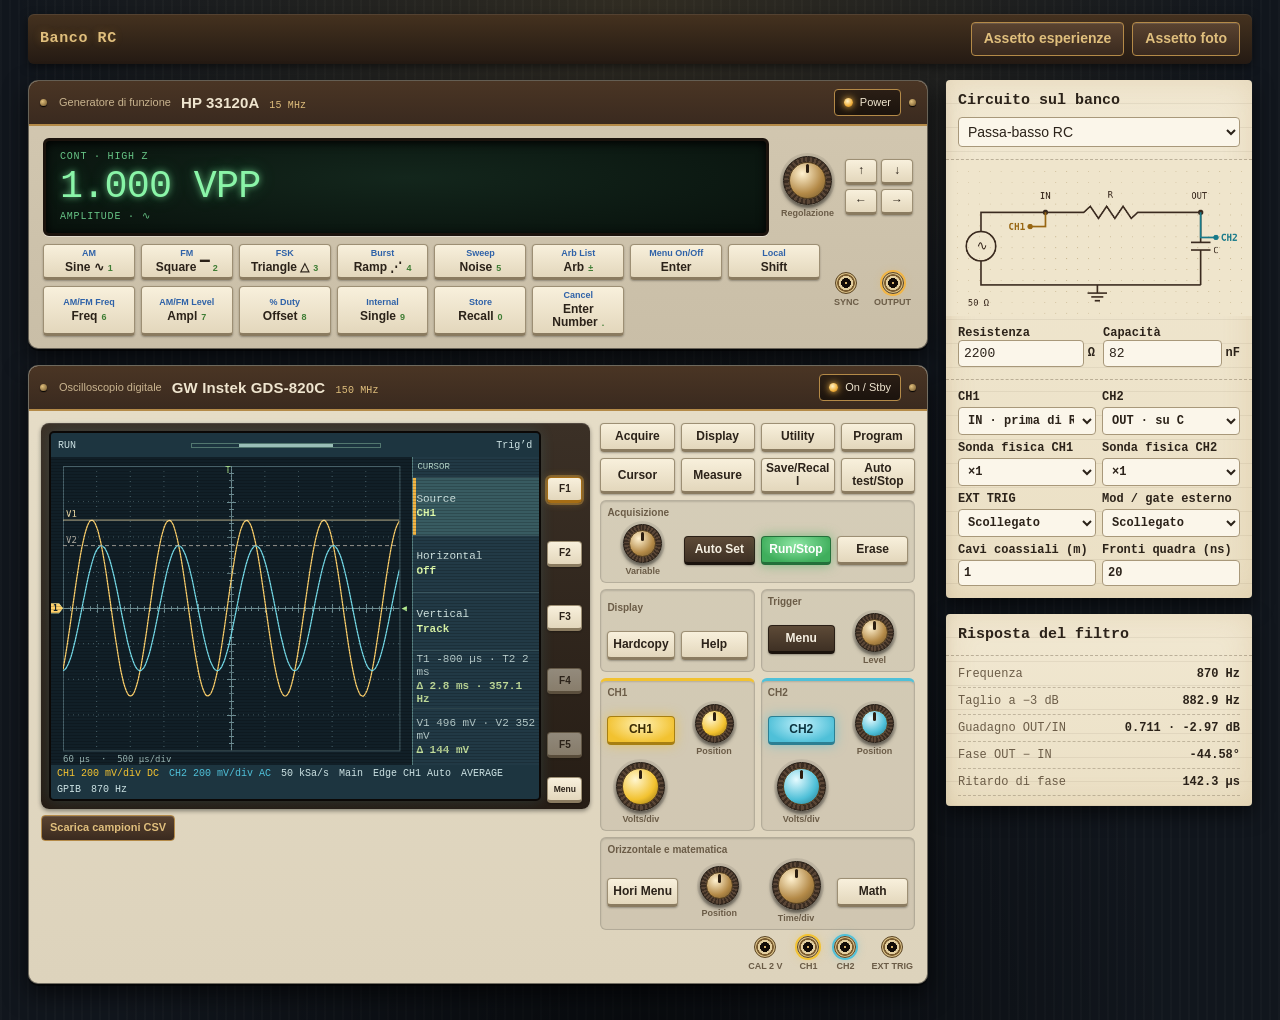
==== commit 13939b1d: "Porta posizioni e livello di trigger sulla griglia dei punti Le manopole Position (verticale e orizz" ====
--- a/banco-rc.html
+++ b/banco-rc.html
@@ -4248,13 +4248,18 @@
     s.time = scaleStep(choices.filter((t) => t >= fastest), s.time, -d);
   } else s.time = scaleStep(choices, s.time, -d);
 }
+// Le manopole di posizione e di livello si muovono di un punto del display
+// (1/25 di divisione) e restano sulla griglia dei punti, così lo zero si
+// raggiunge esattamente (la posizione di 60 µs a 500 µs/div della foto sono
+// 3 punti da 20 µs).
+const onDotGrid = (value, step) => {
+  const v = Math.round(value / step) * step;
+  return Math.abs(v) < step * 1e-6 ? 0 : Number(v.toPrecision(12));
+};
 function channelOffset(channel, delta) {
   const limit = channel.scale <= 0.05 ? 0.5 : channel.scale <= 0.5 ? 5 : 50;
-  channel.pos = clamp(
-    channel.pos + (delta * channel.scale) / 10,
-    -limit,
-    limit,
-  );
+  const step = channel.scale / DISPLAY_POINTS_PER_DIV;
+  channel.pos = clamp(onDotGrid(channel.pos + delta * step, step), -limit, limit);
 }
 function runScope() {
   if (runningProgram?.waiting) {
@@ -4412,8 +4417,8 @@
         { id: "s-trigger", name: "Trigger", className: "slate" },
       ),
       turn("level", "Level", (d) => {
-        const scale = s.channels[s.trigSource === "CH2" ? 1 : 0].scale;
-        s.level = clamp(s.level + (d * scale) / 10, -50, 50);
+        const step = s.channels[s.trigSource === "CH2" ? 1 : 0].scale / DISPLAY_POINTS_PER_DIV;
+        s.level = clamp(onDotGrid(s.level + d * step, step), -50, 50);
       }),
     ),
   );
@@ -4465,11 +4470,8 @@
         "h-position",
         "Position",
         (d) => {
-          s.pos = clamp(
-            s.pos + (d * visibleTime()) / 10,
-            -s.time * 20,
-            s.time * 1000,
-          );
+          const step = visibleTime() / DISPLAY_POINTS_PER_DIV;
+          s.pos = clamp(onDotGrid(s.pos + d * step, step), -s.time * 20, s.time * 1000);
         },
         false,
         false,
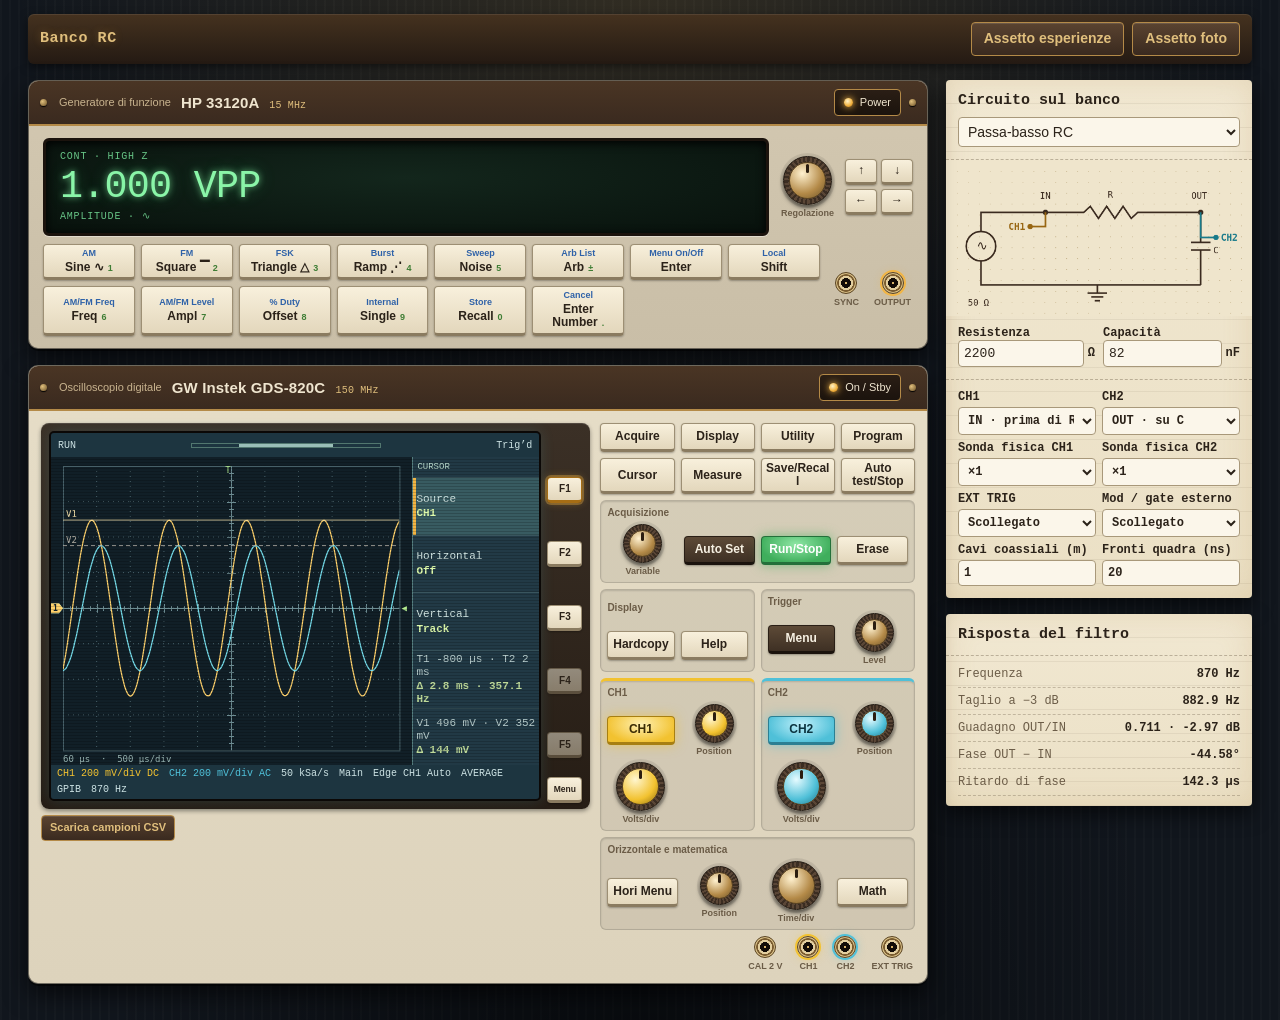
==== commit 39f79170: "Corregge le imprecisioni trovate nella seconda revisione Voce "Previous" nei menu in inglese, ampiez" ====
--- a/banco-rc.html
+++ b/banco-rc.html
@@ -897,7 +897,7 @@
 /* Avvisi: un cartellino che si accende in basso a destra. */
 .notice {
   position: fixed;
-  right: 14px;
+  left: 14px;
   bottom: 14px;
   z-index: 5;
   max-width: min(400px, 90vw);
@@ -1899,6 +1899,7 @@
     factoryArbs,
     load,
     transfer,
+    nodeTransfer,
     response,
     signal,
     analog,
@@ -2451,7 +2452,8 @@
     freq: [0.0001, maxFrequency()],
     amp: [
       Math.max(g.term === "HIGH Z" ? 0.1 : 0.05, offset / 2),
-      Math.min(2 * half * arbAmplitudeFactor(), 2 * (half - offset)),
+      // Arrotondato per difetto alla risoluzione del display (SINC: 6,084 Vpp).
+      Math.min(Math.floor(2 * half * arbAmplitudeFactor() * 1000) / 1000, 2 * (half - offset)),
     ],
     offset: [-offsetLimit, offsetLimit],
     duty: g.freq <= 5e6 ? [20, 80] : [40, 60],
@@ -2568,8 +2570,9 @@
     g.amp = clamp(g.amp, ...rangeG("amp"));
     g.offset = clamp(g.offset, ...rangeG("offset"));
   }
-  if (g.freq !== before[0]) setGenMessage("FREQ LIMIT");
-  else if (g.amp !== before[1]) setGenMessage("AMPL LIMIT");
+  const moved = (a, b) => Math.abs(a - b) > 1e-9 * Math.max(1, Math.abs(b));
+  if (moved(g.freq, before[0])) setGenMessage("FREQ LIMIT");
+  else if (moved(g.amp, before[1])) setGenMessage("AMPL LIMIT");
   else if (genReadout === "MAX VALUE") genReadout = "";
 }
 function currentGenItem() {
@@ -3335,7 +3338,7 @@
   const info = (label, value) => row(label, value, null);
   const back = (menu) =>
     row(
-      "Indietro",
+      "Previous",
       "",
       () => {
         s.menu = menu;
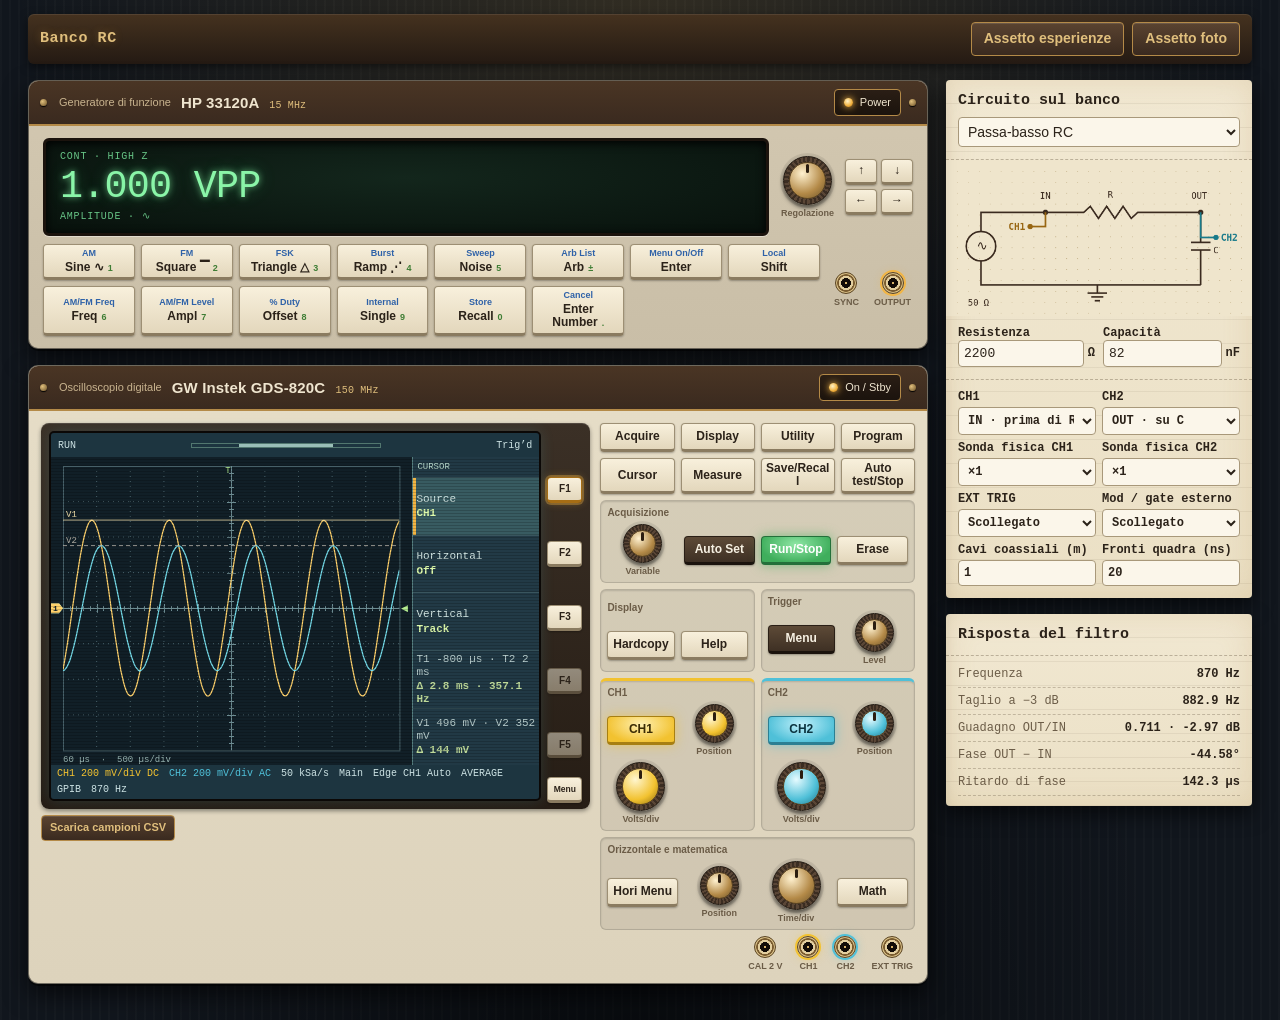
==== commit a33110e1: "Corregge tre difetti trovati con il fuzzing e aggiunge le difese Peak Detect con 125 000 punti blocc" ====
--- a/banco-rc.html
+++ b/banco-rc.html
@@ -1227,8 +1227,13 @@
   const normalizations = new WeakMap();
   function arbValue(points, p) {
     if (!normalizations.has(points)) {
-      const lo = Math.min(...points),
-        hi = Math.max(...points);
+      // Ciclo, non Math.min(...points): array lunghi superano lo stack.
+      let lo = Infinity,
+        hi = -Infinity;
+      for (const v of points) {
+        lo = Math.min(lo, v);
+        hi = Math.max(hi, v);
+      }
       normalizations.set(points, [lo, hi]);
     }
     const [lo, hi] = normalizations.get(points);
@@ -2170,6 +2175,60 @@
   DC: "DC",
 };
 
+// Minimo e massimo con un ciclo: Math.max(...array) supera lo stack del
+// browser con array lunghi (memoria da 125 000 punti).
+function rangeOf(list) {
+  let lo = Infinity,
+    hi = -Infinity;
+  for (const v of list) {
+    if (v < lo) lo = v;
+    if (v > hi) hi = v;
+  }
+  return [lo, hi];
+}
+// I dati salvati nel browser possono essere vecchi o danneggiati: si tengono
+// solo i campi con il tipo atteso, gli altri tornano al valore predefinito.
+function sanitize(defaults, value) {
+  if (Array.isArray(defaults)) {
+    if (!Array.isArray(value) || value.length !== defaults.length) return structuredClone(defaults);
+    return defaults.map((d, i) => sanitize(d, value[i]));
+  }
+  if (defaults && typeof defaults === "object") {
+    const source = value && typeof value === "object" && !Array.isArray(value) ? value : {};
+    return Object.fromEntries(Object.keys(defaults).map((k) => [k, sanitize(defaults[k], source[k])]));
+  }
+  if (typeof defaults === "number") return Number.isFinite(value) ? value : defaults;
+  return typeof value === typeof defaults ? value : defaults;
+}
+const finiteArray = (a, min = 1) =>
+  Array.isArray(a) && a.length >= min && a.every((v) => Number.isFinite(v));
+function storedArbs() {
+  const raw = stored("arbs", {});
+  if (!raw || typeof raw !== "object" || Array.isArray(raw)) return {};
+  return Object.fromEntries(
+    Object.entries(raw)
+      .filter(([, points]) => finiteArray(points, 8) && points.length <= 16000)
+      .slice(0, 4),
+  );
+}
+function storedRefs() {
+  const raw = stored("refs", {});
+  const valid = (r) =>
+    r && finiteArray(r.points, 2) && r.dt > 0 && Number.isFinite(r.start) && r.scale > 0;
+  return Object.fromEntries(["A", "B"].filter((k) => valid(raw?.[k])).map((k) => [k, raw[k]]));
+}
+function storedGen(value) {
+  const clean = sanitize(genDefault(), value);
+  if (!["SINE", "SQUARE", "TRIANGLE", "RAMP", "NOISE", "ARB", "DC"].includes(clean.wave)) clean.wave = "SINE";
+  if (!["CONT", "AM", "FM", "FSK", "BURST", "SWEEP"].includes(clean.mode)) clean.mode = "CONT";
+  if (!["50 Ω", "HIGH Z"].includes(clean.term)) clean.term = "HIGH Z";
+  return clean;
+}
+// Raccolte salvate (configurazioni, stati): sempre un oggetto semplice.
+function storedObject(key) {
+  const raw = stored(key, {});
+  return raw && typeof raw === "object" && !Array.isArray(raw) ? raw : {};
+}
 function stored(key, fallback) {
   try {
     return JSON.parse(localStorage.getItem("banco-rc-" + key)) ?? fallback;
@@ -2439,7 +2498,9 @@
 function arbAmplitudeFactor() {
   if (g.wave !== "ARB") return 1;
   const points = g.arbs[g.arb] ?? Physics.factoryArbs[g.arb];
-  return Math.min(1, (Math.max(...points) - Math.min(...points)) / 2);
+  const [lo, hi] = rangeOf(points);
+  // Una forma piatta non ha escursione da limitare: si usa la scala piena.
+  return hi - lo > 1e-12 ? Math.min(1, (hi - lo) / 2) : 1;
 }
 // Vincoli fra ampiezza e offset: |Voffset| + Vpp/2 ≤ Vmax e |Voffset| ≤ 2·Vpp,
 // con Vmax = 5 V su 50 Ω e 10 V ad alta impedenza (User's Guide, pp. 60–62).
@@ -2581,7 +2642,7 @@
 function enterGen() {
   if (genAction) {
     if (genAction.type === "state") {
-      const states = stored("genStates", {});
+      const states = storedObject("genStates");
       if (genAction.store) {
         states[genAction.slot] = g;
         if (save("genStates", states)) say("Stato generatore salvato");
@@ -2592,7 +2653,7 @@
             : states[genAction.slot];
         if (saved) {
           const arbs = g.arbs;
-          g = { ...genDefault(), ...saved, on: true, arbs };
+          g = { ...storedGen(saved), on: true, arbs };
           if (
             !Object.hasOwn(arbs, g.arb) &&
             !Object.hasOwn(Physics.factoryArbs, g.arb)
@@ -2721,7 +2782,7 @@
       const arbs = g.arbs;
       g =
         g.settings.powerOn === "LAST STATE"
-          ? { ...prior, on: true, arbs }
+          ? { ...storedGen(prior), on: true, arbs }
           : factoryGen(g);
       genField = "freq";
       genUnit = "Vpp";
@@ -3904,23 +3965,31 @@
       "programBound",
     ].includes(k),
 );
-let refData = stored("refs", {}),
+let refData = storedRefs(),
   template = null;
 function scopeSetup() {
   return copy(Object.fromEntries(setupKeys.map((k) => [k, s[k]])));
 }
 function saveSetup() {
-  const setups = stored("setups", {});
+  const setups = storedObject("setups");
   setups[s.slot] = scopeSetup();
   if (save("setups", setups)) say("Configurazione salvata in M" + s.slot);
 }
 function recallSetup(slot) {
-  const setup = stored("setups", {})[slot];
+  const setup = storedObject("setups")[slot];
   if (!setup) {
     say("Configurazione M" + slot + " vuota");
     return false;
   }
-  Object.assign(s, setup, { slot });
+  const defaults = scopeDefault();
+  const clean = sanitize(
+    Object.fromEntries(setupKeys.map((k) => [k, defaults[k]])),
+    setup,
+  );
+  if (!timeSteps.includes(clean.time)) clean.time = defaults.time;
+  if (!lengths.includes(clean.recordLength)) clean.recordLength = defaults.recordLength;
+  for (const c of clean.channels) if (!voltSteps.includes(c.scale)) c.scale = 0.2;
+  Object.assign(s, clean, { slot });
   return true;
 }
 function factoryScope() {
@@ -4020,9 +4089,27 @@
   if (s.goAction.includes("Beep")) playBeep();
 }
 
-let program = stored("program", {}),
+const programMenus = ["Measure", "Cursor"];
+// Passi del programma salvati: solo quelli con memoria, menu e tempo validi.
+function storedProgram() {
+  const raw = stored("program", {});
+  return Object.fromEntries(
+    Object.entries(raw && typeof raw === "object" ? raw : {}).filter(
+      ([n, step]) =>
+        Number(n) >= 1 &&
+        Number(n) <= 15 &&
+        Number.isInteger(step?.Memory) &&
+        step.Memory >= 1 &&
+        step.Memory <= 15 &&
+        programMenus.includes(step.Menu) &&
+        Number.isFinite(step.Time) &&
+        step.Time >= 0 &&
+        step.Time <= 99,
+    ),
+  );
+}
+let program = storedProgram(),
   audio;
-const programMenus = ["Measure", "Cursor"];
 function programListing() {
   const selected =
     s.programMode === "Edit" ? s.programStep : s["program" + s.programBound];
@@ -4142,7 +4229,7 @@
     { length: Math.max(0, s.programTo - s.programFrom + 1) },
     (_, i) => program[s.programFrom + i],
   );
-  const setups = stored("setups", {});
+  const setups = storedObject("setups");
   if (!steps.length || steps.some((step) => !step || !setups[step.Memory])) {
     say("Definisci ogni passo e salva la configurazione associata");
     return;
@@ -4748,8 +4835,7 @@
     times.map((t) => triggerSourceAt(fe, t)),
     dt,
   );
-  const min = Math.min(...values),
-    max = Math.max(...values);
+  const [min, max] = rangeOf(values);
   const sourceIndex = s.trigSource === "CH2" ? 1 : 0;
   const sensitivity =
     (s.trigSource === "EXT"
@@ -4919,7 +5005,7 @@
     const adcPerSample = Math.max(1, dt * REALTIME_MAX);
     // Peak Detect e Average con memoria lunga usano più conversioni per
     // intervallo, entro un budget di calcolo per acquisizione.
-    const budget = Math.max(12, Math.floor(2e5 / length));
+    const budget = Math.max(2, Math.floor(4e5 / length));
     const sub = peak || hiRes ? Math.min(budget, Math.ceil(adcPerSample)) : 1;
     for (let i = 0; i < length; i++) {
       const t = p.trigger + start + i * dt;
@@ -5209,8 +5295,8 @@
     const result = Physics.measures(finite, dt);
     if (capture.extrema && !measureT) {
       const [lo, hi] = capture.extrema[j];
-      result.Vmax = Math.max(...hi);
-      result.Vmin = Math.min(...lo);
+      result.Vmax = rangeOf(hi)[1];
+      result.Vmin = rangeOf(lo)[0];
       result.Vpp = result.Vmax - result.Vmin;
     }
     return result;
@@ -5930,7 +6016,7 @@
   $("reset-lab").onclick = () => {
     stopProgram();
     g = genDefault();
-    g.arbs = stored("arbs", {});
+    g.arbs = storedArbs();
     s = scopeDefault();
     lab = labDefault();
     capture = null;
@@ -6025,7 +6111,19 @@
   renderScope();
 }
 let shownStatus = "";
+// Il ciclo di aggiornamento non deve fermarsi: un errore in un fotogramma
+// viene registrato e l'acquisizione riparte al fotogramma successivo.
 function tick(timestamp) {
+  try {
+    tickFrame(timestamp);
+  } catch (error) {
+    console.error(error);
+    pending = null;
+    nextArm = 0;
+  }
+  requestAnimationFrame(tick);
+}
+function tickFrame(timestamp) {
   if (positionReadout && performance.now() > positionReadout.until) {
     positionReadout = null;
     renderScope();
@@ -6054,9 +6152,8 @@
     } else if (triggerStatus !== shownStatus) renderScope();
     shownStatus = triggerStatus;
   }
-  requestAnimationFrame(tick);
-}
-g.arbs = stored("arbs", {});
+}
+g.arbs = storedArbs();
 setupGenerator();
 setupScope();
 setupLab();
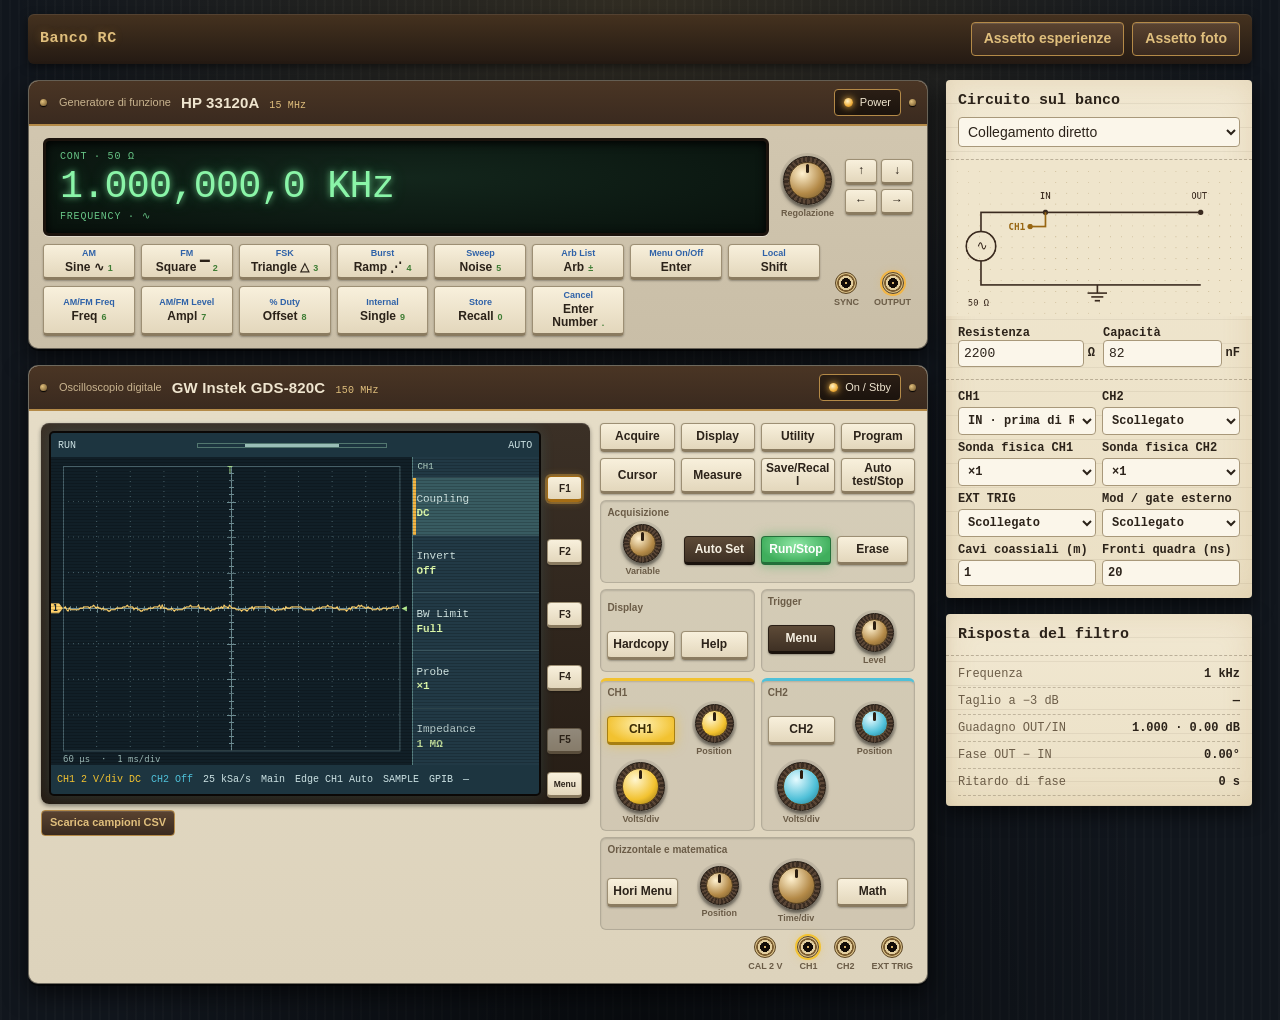
==== commit 017ba86e: "Apre il simulatore nell'assetto delle esperienze All'apertura generatore e oscilloscopio partono com" ====
--- a/banco-rc.html
+++ b/banco-rc.html
@@ -6002,51 +6002,61 @@
     });
   }
   $("lab-preset").onclick = () => {
-    $("reset-lab").click();
-    g = factoryGen(g);
-    genField = "freq";
-    lab.circuit = "direct";
-    lab.channels[1].node = "none";
-    factoryScope();
-    s.menu = "CH1";
-    $("circuit").value = lab.circuit;
-    changed();
+    experiencePreset();
     say("Assetto delle esperienze: generatore su CH1, strumenti alle impostazioni di fabbrica");
   };
   $("reset-lab").onclick = () => {
-    stopProgram();
-    g = genDefault();
-    g.arbs = storedArbs();
-    s = scopeDefault();
-    lab = labDefault();
-    capture = null;
-    pending = null;
-    averageState = null;
-    etState = null;
-    rollState = null;
-    overlay = [];
-    undo = null;
-    lastTrigger = -Infinity;
-    help = null;
-    genShift = false;
-    genReadout = "";
-    genAction = null;
-    genEntry = null;
-    menuLevel = -1;
-    menuIndex = 0;
-    menuGroup = 0;
-    genField = "amp";
-    genUnit = "Vpp";
-    preferredRow = 0;
-    digit = 0;
-    $("circuit").value = lab.circuit;
-    $("resistance").value = lab.r;
-    $("capacitance").value = 82;
-    $("cable").value = lab.cable;
-    $("gen-edge").value = lab.genEdge * 1e9;
-    changed();
+    photoPreset();
     say("Assetto foto ripristinato");
   };
+}
+// Assetto della foto: circuito RC, 870 Hz, 1 Vpp, cursori come nella foto.
+function photoPreset() {
+  stopProgram();
+  g = genDefault();
+  g.arbs = storedArbs();
+  s = scopeDefault();
+  lab = labDefault();
+  capture = null;
+  pending = null;
+  averageState = null;
+  etState = null;
+  rollState = null;
+  overlay = [];
+  undo = null;
+  lastTrigger = -Infinity;
+  help = null;
+  genShift = false;
+  genReadout = "";
+  genAction = null;
+  genEntry = null;
+  menuLevel = -1;
+  menuIndex = 0;
+  menuGroup = 0;
+  genField = "amp";
+  genUnit = "Vpp";
+  preferredRow = 0;
+  digit = 0;
+  $("circuit").value = lab.circuit;
+  $("resistance").value = lab.r;
+  $("capacitance").value = 82;
+  $("cable").value = lab.cable;
+  $("gen-edge").value = lab.genEdge * 1e9;
+  changed();
+}
+// Assetto delle esperienze, anche all'apertura: generatore collegato
+// direttamente a CH1, entrambi gli strumenti come appena accesi e alle
+// impostazioni di fabbrica.
+function experiencePreset() {
+  photoPreset();
+  g = factoryGen(g);
+  genField = "freq";
+  lab.circuit = "direct";
+  lab.channels[1].node = "none";
+  factoryScope();
+  s.menu = "CH1";
+  $("circuit").value = lab.circuit;
+  changed();
 }
 function download(blob, name) {
   const url = URL.createObjectURL(blob),
@@ -6157,6 +6167,7 @@
 setupGenerator();
 setupScope();
 setupLab();
+experiencePreset();
 new ResizeObserver(traceCanvas).observe(canvas);
 render();
 requestAnimationFrame(tick);
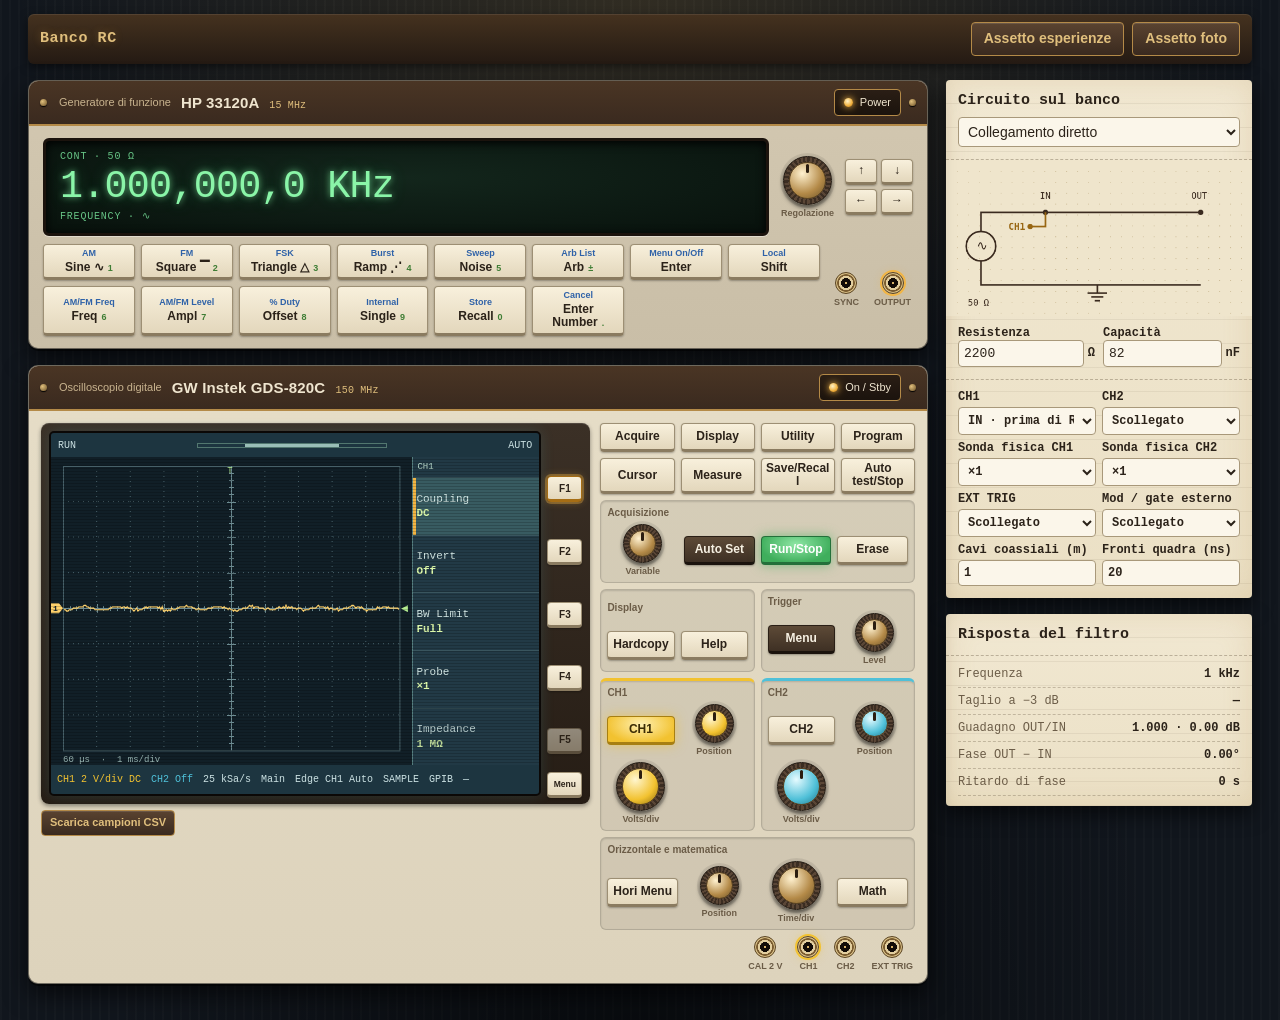
==== commit 70f0ee42: "Accorcia il titolo e allarga il margine laterale su telefono Co-Authored-By: Claude Opus 5.5 <norepl" ====
--- a/banco-rc.html
+++ b/banco-rc.html
@@ -3,7 +3,7 @@
   <head>
     <meta charset="utf-8" />
     <meta name="viewport" content="width=device-width,initial-scale=1" />
-    <title>Banco RC · Laboratorio di misure</title>
+    <title>Banco RC</title>
     <meta name="theme-color" content="#3a2a1f" />
     <style>
 /* Banco RC: laboratorio retrò in penombra. Legno scuro, bachelite crema,
@@ -974,7 +974,7 @@
 }
 @media (max-width: 620px) {
   .bench {
-    padding: 10px 8px 24px;
+    padding: 10px 16px 24px;
   }
   .toolbar {
     padding: 6px 8px;
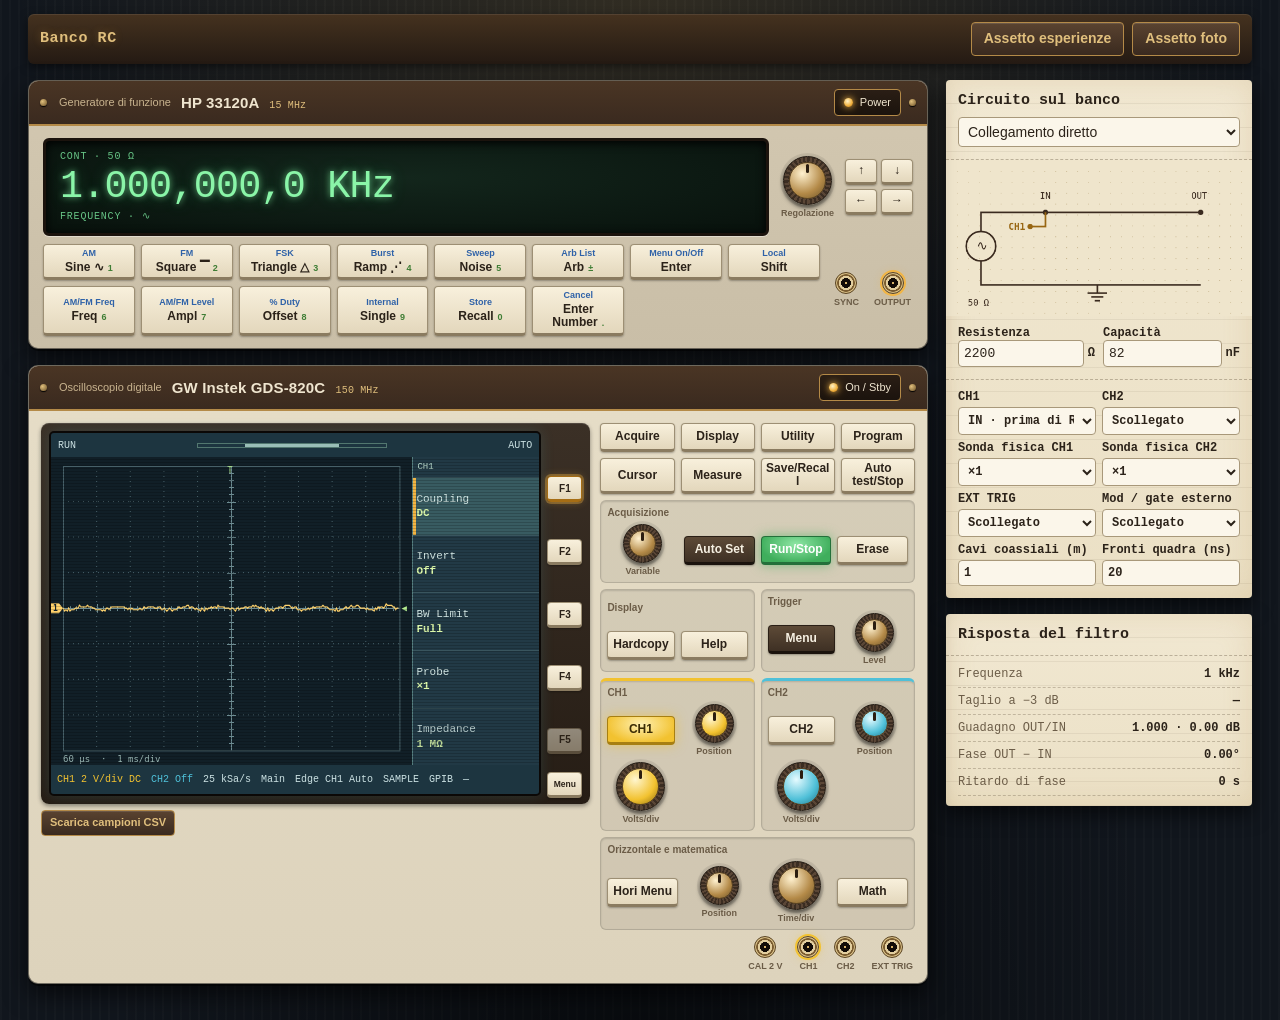
==== commit 0eb52836: "Fronti e curve di carica nitidi anche a frequenze basse Il regime periodico usa una griglia non unif" ====
--- a/banco-rc.html
+++ b/banco-rc.html
@@ -1463,32 +1463,35 @@
     };
   }
 
-  // Integratore esatto del circuito per un ingresso costante su ogni passo.
-  function stepper(lab, dt) {
+  // Integratore esatto del circuito per un ingresso costante su ogni passo:
+  // transitions(lab)(dt) restituisce il passo di durata dt.
+  function transitions(lab) {
     const input = load(lab, "in"),
       output = load(lab, "out");
-    if (lab.circuit === "open") return () => [0, 0];
+    if (lab.circuit === "open") return () => () => [0, 0];
     const dc = nodeTransfer(lab, 0).map((z) => z[0]);
-    if (lab.circuit === "direct") {
-      const q = input.cap
-        ? Math.exp((-dt * (0.02 + input.conductance)) / input.cap)
-        : 0;
-      return (state, u) => {
-        const v = dc[0] * u + q * (state[0] - dc[0] * u);
-        return [v, v];
+    if (lab.circuit === "direct")
+      return (dt) => {
+        const q = input.cap
+          ? Math.exp((-dt * (0.02 + input.conductance)) / input.cap)
+          : 0;
+        return (state, u) => {
+          const v = dc[0] * u + q * (state[0] - dc[0] * u);
+          return [v, v];
+        };
       };
-    }
     const gr = 1 / lab.r,
       gi = 0.02 + input.conductance + gr;
     const go = gr + output.conductance,
       co = output.cap + lab.c;
-    if (!input.cap) {
-      const q = Math.exp((-dt * (go - (gr * gr) / gi)) / co);
-      return (state, u) => {
-        const v = dc[1] * u + q * (state[1] - dc[1] * u);
-        return [(0.02 * u + gr * v) / gi, v];
+    if (!input.cap)
+      return (dt) => {
+        const q = Math.exp((-dt * (go - (gr * gr) / gi)) / co);
+        return (state, u) => {
+          const v = dc[1] * u + q * (state[1] - dc[1] * u);
+          return [(0.02 * u + gr * v) / gi, v];
+        };
       };
-    }
     const a = -gi / input.cap,
       b = gr / input.cap,
       c = gr / co,
@@ -1496,16 +1499,35 @@
     const distance = Math.hypot(a - d, 2 * Math.sqrt(b * c));
     const fast = (a + d - distance) / 2;
     const slow = (gi * go - gr * gr) / (input.cap * co * fast);
-    const fastFactor = Math.exp(dt * fast),
-      slowFactor = Math.exp(dt * slow);
-    const k = (slowFactor - fastFactor) / (slow - fast);
-    const e00 = fastFactor + k * (a - fast),
-      e11 = fastFactor + k * (d - fast);
-    return (state, u) => {
-      const x = state[0] - dc[0] * u,
-        y = state[1] - dc[1] * u;
-      return [dc[0] * u + e00 * x + k * b * y, dc[1] * u + k * c * x + e11 * y];
+    return (dt) => {
+      const fastFactor = Math.exp(dt * fast),
+        slowFactor = Math.exp(dt * slow);
+      const k = (slowFactor - fastFactor) / (slow - fast);
+      const e00 = fastFactor + k * (a - fast),
+        e11 = fastFactor + k * (d - fast);
+      return (state, u) => {
+        const x = state[0] - dc[0] * u,
+          y = state[1] - dc[1] * u;
+        return [dc[0] * u + e00 * x + k * b * y, dc[1] * u + k * c * x + e11 * y];
+      };
     };
+  }
+  const stepper = (lab, dt) => transitions(lab)(dt);
+
+  // Stato iniziale del regime periodico: run(stato) dà lo stato dopo un
+  // periodo; il sistema è lineare, quindi bastano tre prove.
+  function periodicStart(run) {
+    const v = run([0, 0]),
+      x = run([1, 0]),
+      y = run([0, 1]);
+    const a = 1 - (x[0] - v[0]),
+      b = -(y[0] - v[0]),
+      c = -(x[1] - v[1]),
+      d = 1 - (y[1] - v[1]);
+    const det = a * d - c * b;
+    return Math.abs(det) > 1e-14
+      ? [(d * v[0] - b * v[1]) / det, (a * v[1] - c * v[0]) / det]
+      : [0, 0];
   }
 
   // Costante di tempo più rapida del circuito, per scegliere il passo.
@@ -1516,11 +1538,17 @@
   }
 
   // Regime periodico ai nodi IN e OUT su un periodo del generatore.
+  const TABLE_POINTS = 131072,
+    REFINED_CELLS = 16384;
   function steadyTable(g, lab, minTau = Infinity) {
     const period = 1 / g.freq;
     const tau = Math.min(minTau, fastestTau(lab));
     const wanted = Number.isFinite(tau) ? period / (tau / 4) : 0;
-    const points = clamp(2 ** Math.ceil(Math.log2(Math.max(1, wanted))), 2048, 131072);
+    const points = clamp(2 ** Math.ceil(Math.log2(Math.max(1, wanted))), 2048, TABLE_POINTS);
+    if (wanted > TABLE_POINTS) {
+      const refined = refinedTable(g, lab, period, REFINED_CELLS, tau / 4);
+      if (refined) return refined;
+    }
     const dt = period / points;
     const advance = stepper(lab, dt);
     const delay = cableDelay(lab);
@@ -1533,18 +1561,7 @@
       for (const value of forcing) state = advance(state, value);
       return state;
     };
-    const v = run([0, 0]),
-      x = run([1, 0]),
-      y = run([0, 1]);
-    const a = 1 - (x[0] - v[0]),
-      b = -(y[0] - v[0]),
-      c = -(x[1] - v[1]),
-      d = 1 - (y[1] - v[1]);
-    const det = a * d - c * b;
-    let state =
-      Math.abs(det) > 1e-14
-        ? [(d * v[0] - b * v[1]) / det, (a * v[1] - c * v[0]) / det]
-        : [0, 0];
+    let state = periodicStart(run);
     const values = [new Float64Array(points), new Float64Array(points)];
     for (let i = 0; i < points; i++) {
       values[0][i] = state[0];
@@ -1552,6 +1569,122 @@
       state = advance(state, forcing[i]);
     }
     return { period, dt, values };
+  }
+
+  // Regime periodico su una griglia non uniforme, per i periodi lunghi:
+  // una griglia regolare per le parti lente più punti fitti dopo ogni salto
+  // della sorgente (fronti della quadra, ritorno della rampa), con passi che
+  // partono da `fine` e crescono del 4 % del tempo trascorso dal salto.
+  // Così fronti e curve di carica restano risolti a ogni frequenza; con la
+  // sola griglia regolare si allargherebbero fino al suo passo (con 131072
+  // punti, 7,6 µs a 1 Hz e 763 µs a 10 mHz).
+  function refinedTable(g, lab, period, cells, fine) {
+    const dt = period / cells;
+    const delay = cableDelay(lab);
+    const raw = (t) => source(g, t - delay, () => 0);
+    const grid = new Float64Array(cells + 1);
+    let lo = Infinity,
+      hi = -Infinity;
+    for (let k = 0; k <= cells; k++) {
+      grid[k] = raw(k * dt);
+      lo = Math.min(lo, grid[k]);
+      hi = Math.max(hi, grid[k]);
+    }
+    // Salto: più di un quarto dell'escursione in una sola cella.
+    const threshold = 0.25 * (hi - lo);
+    if (!(threshold > 0)) return null;
+    const jumps = [];
+    for (let k = 0; k < cells; k++) {
+      if (Math.abs(grid[k + 1] - grid[k]) <= threshold) continue;
+      if (jumps.length === 64) return null;
+      // Istante del salto per bisezione, a meno di un millesimo di `fine`.
+      let a = k * dt,
+        b = (k + 1) * dt;
+      for (let i = 0; i < 80 && b - a > fine * 1e-3; i++) {
+        const m = (a + b) / 2,
+          v = raw(m);
+        if (Math.abs(v - grid[k]) <= Math.abs(v - grid[k + 1])) a = m;
+        else b = m;
+      }
+      jumps.push(b);
+    }
+    if (!jumps.length) return null;
+    // Punti fitti dopo ogni salto, riportati nel periodo e ordinati.
+    const extra = [];
+    for (const t of jumps) {
+      let s = 0;
+      for (let h = fine; h < dt; h = Math.max(fine, 0.04 * s)) {
+        const x = t + s;
+        extra.push(x - Math.floor(x / period) * period);
+        s += h;
+      }
+    }
+    extra.sort((a, b) => a - b);
+    // Fusione con la griglia regolare, senza punti quasi coincidenti.
+    const gap = fine * 1e-3;
+    const merged = new Float64Array(cells + extra.length);
+    let n = 0;
+    for (let k = 0, e = 0; k < cells || e < extra.length; ) {
+      const t =
+        e === extra.length || (k < cells && k * dt <= extra[e]) ? k++ * dt : extra[e++];
+      if (!n || t - merged[n - 1] > gap) merged[n++] = t;
+    }
+    while (period - merged[n - 1] <= gap) n--;
+    const times = merged.subarray(0, n);
+    // Durata di ogni passo; quelli della griglia regolare valgono dt esatto.
+    const span = new Float64Array(n);
+    for (let j = 0; j < n; j++) {
+      const h = (j + 1 < n ? times[j + 1] : period) - times[j];
+      span[j] = Math.abs(h - dt) <= 1e-9 * dt ? dt : h;
+    }
+    // Ingresso costante su ogni passo: media della sorgente filtrata dai
+    // fronti del generatore (primo ordine), esatta per sorgente costante.
+    const forcing = new Float64Array(n);
+    for (let j = 0; j < n; j++) forcing[j] = raw(times[j] + span[j] / 2);
+    const tg = edgeTau(g, lab);
+    if (tg) {
+      const mid = forcing.slice(),
+        regularDecay = Math.exp(-dt / tg);
+      let w = mid[n - 1];
+      for (let pass = 0; pass < 2; pass++)
+        for (let j = 0; j < n; j++) {
+          const h = span[j],
+            m = mid[j],
+            e = h === dt ? regularDecay : Math.exp(-h / tg);
+          forcing[j] = m + ((w - m) * (1 - e) * tg) / h;
+          w = m + (w - m) * e;
+        }
+    }
+    const transition = transitions(lab),
+      regular = transition(dt),
+      memo = new Map(),
+      advance = new Array(n);
+    for (let j = 0; j < n; j++) {
+      const h = span[j];
+      if (h !== dt && !memo.has(h)) memo.set(h, transition(h));
+      advance[j] = h === dt ? regular : memo.get(h);
+    }
+    const run = (state) => {
+      for (let j = 0; j < n; j++) state = advance[j](state, forcing[j]);
+      return state;
+    };
+    let state = periodicStart(run);
+    const values = [new Float64Array(n), new Float64Array(n)];
+    for (let j = 0; j < n; j++) {
+      values[0][j] = state[0];
+      values[1][j] = state[1];
+      state = advance[j](state, forcing[j]);
+    }
+    // Passo che porta a ogni punto, per i filtri dello stadio d'ingresso, e
+    // primo punto di ogni cella regolare, per la ricerca nella tabella.
+    const steps = new Float64Array(n);
+    for (let j = 0; j < n; j++) steps[j] = span[(j + n - 1) % n];
+    const cellStart = new Int32Array(cells + 1);
+    for (let k = 0, j = 0; k <= cells; k++) {
+      while (j + 1 < n && times[j + 1] <= k * dt) j++;
+      cellStart[k] = j;
+    }
+    return { period, dt, values, times, steps, cellStart, cells };
   }
 
   // Evoluzione non periodica (modulazioni, rumore) su un intervallo.
@@ -1609,6 +1742,29 @@
       return mix(values[i], values[(i + 1) % n], p - Math.floor(p));
     };
   };
+  // Lettura di una tabella periodica, uniforme o non uniforme.
+  function tableLookup(table, values) {
+    if (!table.times) return periodicLookup(values, table.period);
+    const { period, times, cellStart, cells } = table;
+    const n = times.length,
+      width = period / cells;
+    return (t) => {
+      const x = frac(t / period) * period;
+      const k = Math.min(cells - 1, Math.floor(x / width));
+      let lo = cellStart[k],
+        hi = cellStart[k + 1];
+      while (lo > 0 && times[lo] > x) lo--;
+      if (times[hi] <= x) lo = hi;
+      else
+        while (hi - lo > 1) {
+          const m = (lo + hi) >> 1;
+          if (times[m] <= x) lo = m;
+          else hi = m;
+        }
+      const next = lo + 1 < n ? times[lo + 1] : period;
+      return mix(values[lo], values[(lo + 1) % n], (x - times[lo]) / (next - times[lo]));
+    };
+  }
   const linearLookup = (values, start, dt) => (t) => {
     const p = clamp((t - start) / dt, 0, values.length - 1 - 1e-9);
     const i = Math.floor(p);
@@ -1629,8 +1785,8 @@
         );
     }
     const table = steadyTable(g, lab);
-    const a = periodicLookup(table.values[0], table.period),
-      b = periodicLookup(table.values[1], table.period);
+    const a = tableLookup(table, table.values[0]),
+      b = tableLookup(table, table.values[1]);
     return (t) => [a(t), b(t)];
   }
 
@@ -1654,19 +1810,30 @@
     }
     return cDiv(h, [1, hz / spec.bw]);
   }
+  // Filtro del primo ordine su campioni a passo dt, oppure a passi diversi
+  // se dt è un array (dt[i] = durata del passo che arriva al campione i).
   function firstOrder(u, dt, tau, highpass, init) {
     const n = u.length,
       out = new Float64Array(n);
-    const a = Math.exp(-dt / tau);
+    const decay = new Float64Array(n);
+    if (typeof dt === "number") decay.fill(Math.exp(-dt / tau));
+    else
+      for (let i = 0, last = NaN, value = 0; i < n; i++) {
+        if (dt[i] !== last) value = Math.exp(-(last = dt[i]) / tau);
+        decay[i] = value;
+      }
     let x = init;
     if (init === null) {
       // Regime periodico: x(0) = x(T).
-      let r = 0;
-      for (let i = 0; i < n; i++) r = a * r + (1 - a) * u[i];
-      x = r / -Math.expm1((-n * dt) / tau);
+      let r = 0,
+        total = 0;
+      for (let i = 0; i < n; i++) r = decay[i] * r + (1 - decay[i]) * u[i];
+      if (typeof dt === "number") total = n * dt;
+      else for (const h of dt) total += h;
+      x = r / -Math.expm1(-total / tau);
     }
     for (let i = 0; i < n; i++) {
-      x = a * x + (1 - a) * u[i];
+      x = decay[i] * x + (1 - decay[i]) * u[i];
       out[i] = highpass ? u[i] - x : x;
     }
     return out;
@@ -1676,7 +1843,8 @@
     if (spec.ac)
       y = firstOrder(y, dt, 1 / (TAU * AC_CORNER_HZ), true, periodic ? null : bias);
     const tl = 1 / (TAU * spec.bw);
-    if (dt < 20 * tl) y = firstOrder(y, dt, tl, false, periodic ? null : y[0]);
+    if (typeof dt !== "number" || dt < 20 * tl)
+      y = firstOrder(y, dt, tl, false, periodic ? null : y[0]);
     return y;
   }
 
@@ -1733,8 +1901,8 @@
       }
       if (periodic) {
         table ??= steadyTable(g, lab, minTau);
-        const y = frontEndTable(table.values[k], table.dt, spec, true);
-        return periodicLookup(y, table.period);
+        const y = frontEndTable(table.values[k], table.steps ?? table.dt, spec, true);
+        return tableLookup(table, y);
       }
       transient ??= transientTable(g, lab, t0, t1, external, minTau);
       const u = transient.values[k];
@@ -4892,11 +5060,40 @@
       })
       .filter(Number.isFinite);
   }
-  const interval = edges[1] - edges[0];
+  // L'istante del passaggio si affina sul segnale continuo: i punti della
+  // ricerca bastano a trovare il fronte, ma a 1 Hz distano decine di µs.
+  const refine = (time, rising) =>
+    refineCrossing((t) => triggerSourceAt(fe, t), time, from, dt, values, rising);
+  const interval =
+    edges.length > 1 ? refine(edges[1], r) - refine(edges[0], r) : NaN;
+  const time = candidates[0];
   return {
-    time: candidates[0] ?? null,
+    time:
+      time === undefined
+        ? null
+        : refine(time, s.trigType === "Pulse" ? !r : r),
     hz: Number.isFinite(interval) && interval > 0 ? 1 / interval : NaN,
   };
+}
+// Bisezione fra i due punti di ricerca che racchiudono il passaggio per il
+// livello. Lo scarto fra segnale filtrato (accoppiamento AC, reiezioni) e
+// segnale continuo si prende lineare sul passo.
+function refineCrossing(signal, time, from, dt, values, rising) {
+  const i = clamp(Math.floor((time - from) / dt), 0, values.length - 2);
+  const start = from + i * dt;
+  const shiftA = values[i] - signal(start),
+    shiftB = values[i + 1] - signal(start + dt);
+  const above = (t) =>
+    signal(t) + mix(shiftA, shiftB, (t - start) / dt) >= s.level;
+  if (above(start) === rising || above(start + dt) !== rising) return time;
+  let a = start,
+    b = start + dt;
+  for (let k = 0; k < 48 && b - a > 1e-12; k++) {
+    const m = (a + b) / 2;
+    if (above(m) === rising) b = m;
+    else a = m;
+  }
+  return (a + b) / 2;
 }
 
 const isRoll = () =>
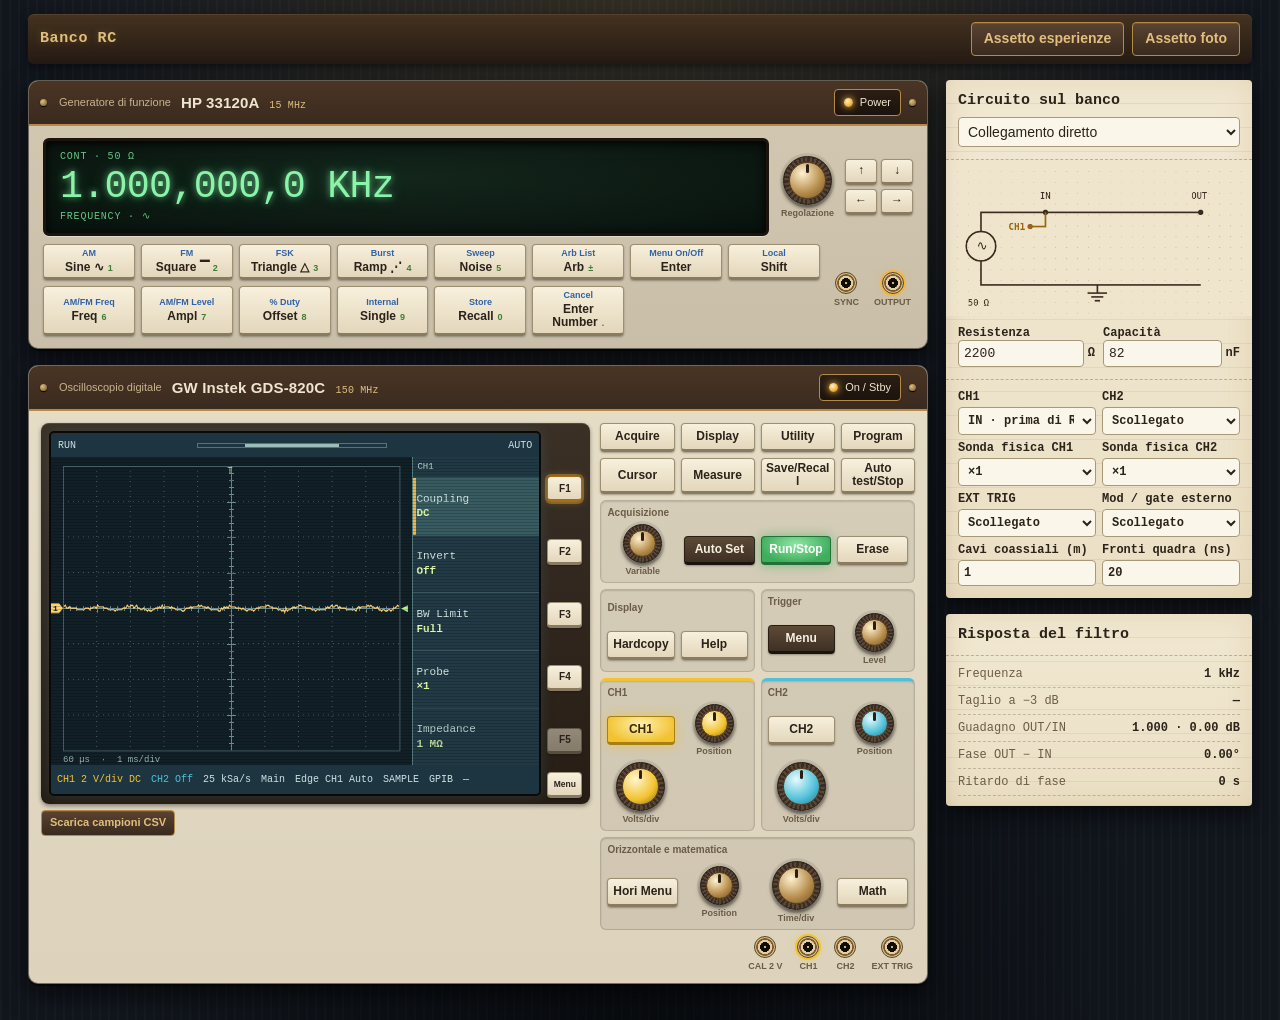
==== commit 2d7d1a9f: "Memoria circolare continua: meno attesa dopo i cambi verticali e di trigger Dopo un cambio di livell" ====
--- a/banco-rc.html
+++ b/banco-rc.html
@@ -4769,6 +4769,12 @@
 // Stato del motore di acquisizione.
 let pending = null,
   nextArm = 0,
+  // La memoria circolare si riempie di continuo mentre lo strumento è in
+  // Run: dopo un cambio di livello di trigger, posizione o scala verticale i
+  // campioni di pre-trigger ci sono già. Si svuota solo se cambiano la base
+  // dei tempi, la memoria o il modo di acquisizione, o dopo uno Stop.
+  bufferKey = null,
+  bufferStart = 0,
   averageState = null,
   etState = null,
   rollState = null,
@@ -5110,8 +5116,14 @@
 
 // Arma una nuova acquisizione: la memoria circolare deve prima riempire la
 // parte di pre-trigger, poi si attende l'evento e la parte di post-trigger.
+const samplingKey = () => [s.time, s.recordLength, s.acq, s.horizontal].join("|");
 function armAcquisition(t) {
   const plan = acquisitionPlan();
+  const key = samplingKey();
+  if (key !== bufferKey) {
+    bufferKey = key;
+    bufferStart = t;
+  }
   const duration = plan.et ? 20 * s.time : plan.length / plan.fs;
   const recordStart = s.pos - duration / 2;
   const pre = Math.max(0, -recordStart),
@@ -5122,8 +5134,8 @@
     recordStart,
     pre,
     post,
-    armedAt: t,
-    from: t + pre,
+    ready: Math.max(t, bufferStart + pre),
+    from: Math.max(t, bufferStart + pre),
     revision: changeRevision,
     trigger: null,
     hz: NaN,
@@ -5154,7 +5166,7 @@
       p.from = to;
       const auto = s.trigMode === "Auto" || s.trigMode === "Auto Level";
       const timeout = Math.max(0.15, p.duration);
-      if (auto && t - p.armedAt - p.pre > timeout) {
+      if (auto && t - p.ready > timeout) {
         p.trigger = t - p.post;
         p.triggered = false;
       } else {
@@ -6331,6 +6343,7 @@
   requestAnimationFrame(tick);
 }
 function tickFrame(timestamp) {
+  if (!s.on || !s.running) bufferKey = null;
   if (positionReadout && performance.now() > positionReadout.until) {
     positionReadout = null;
     renderScope();
